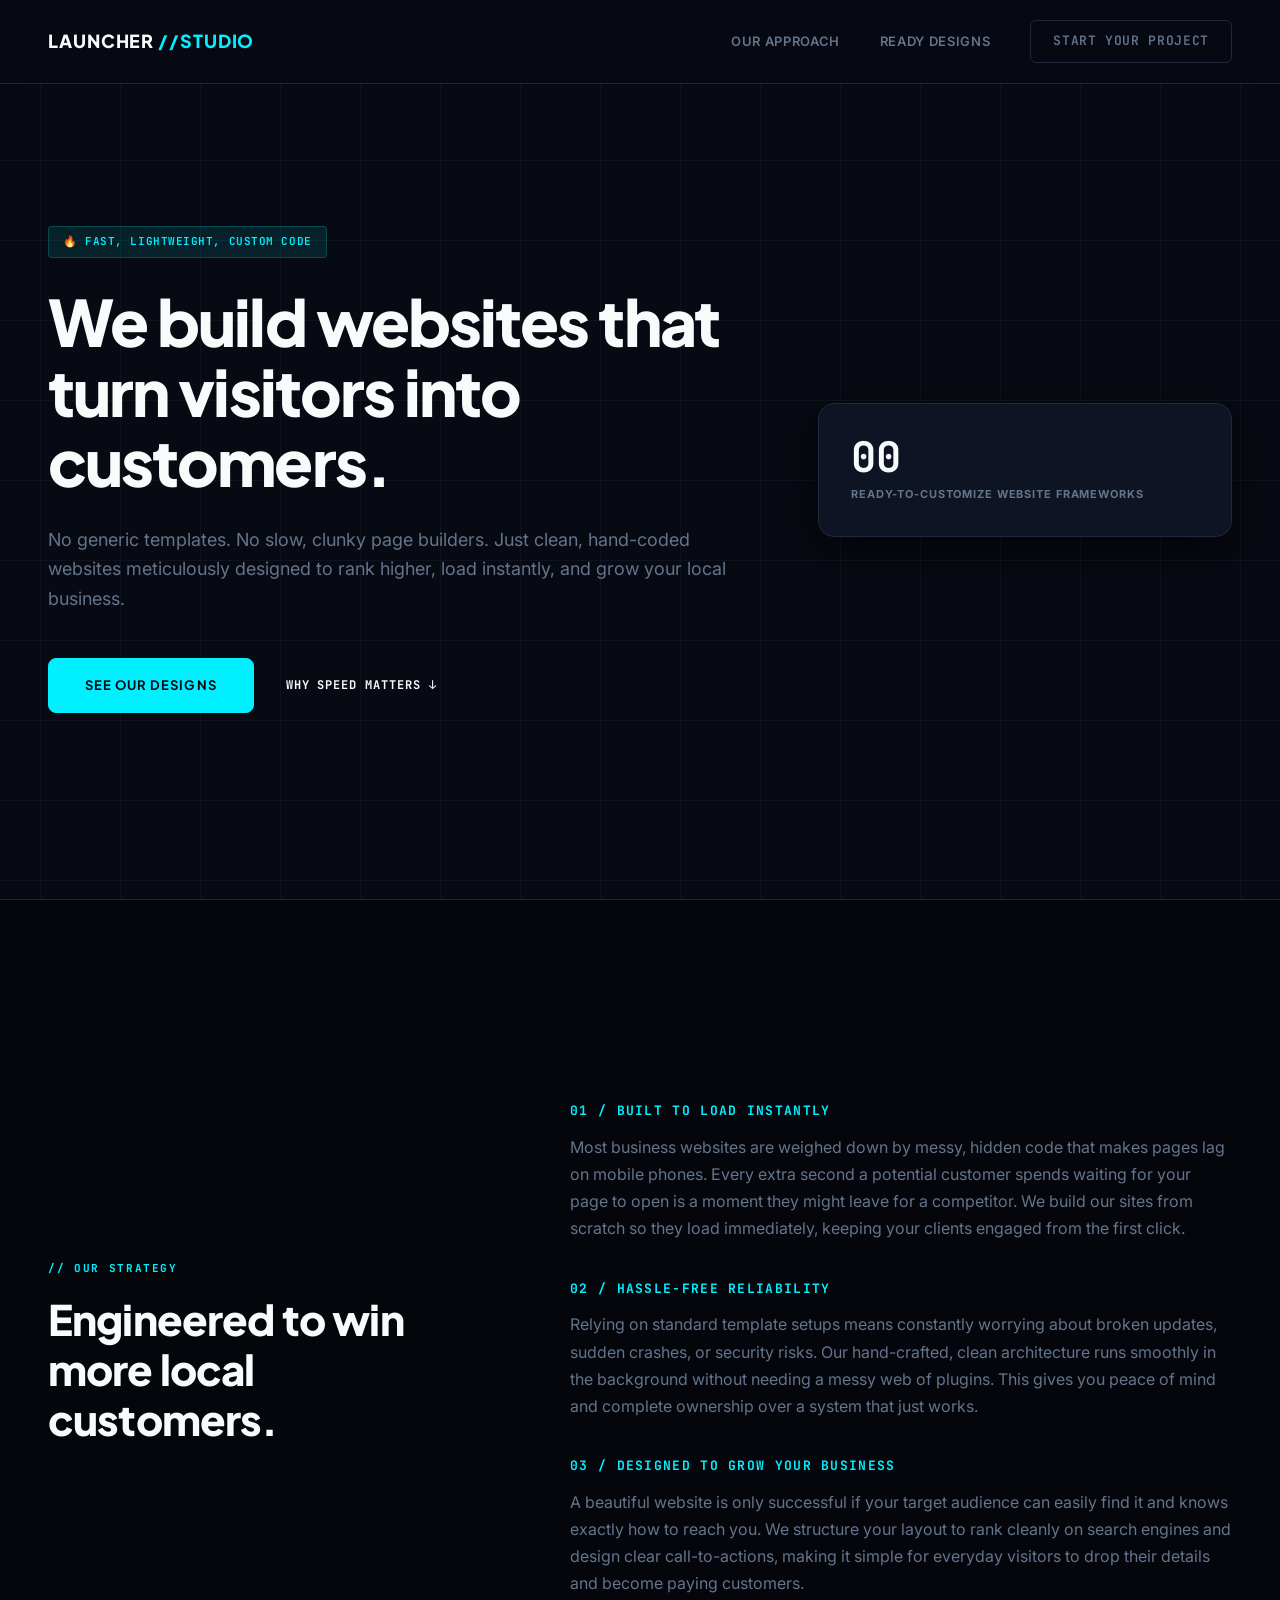
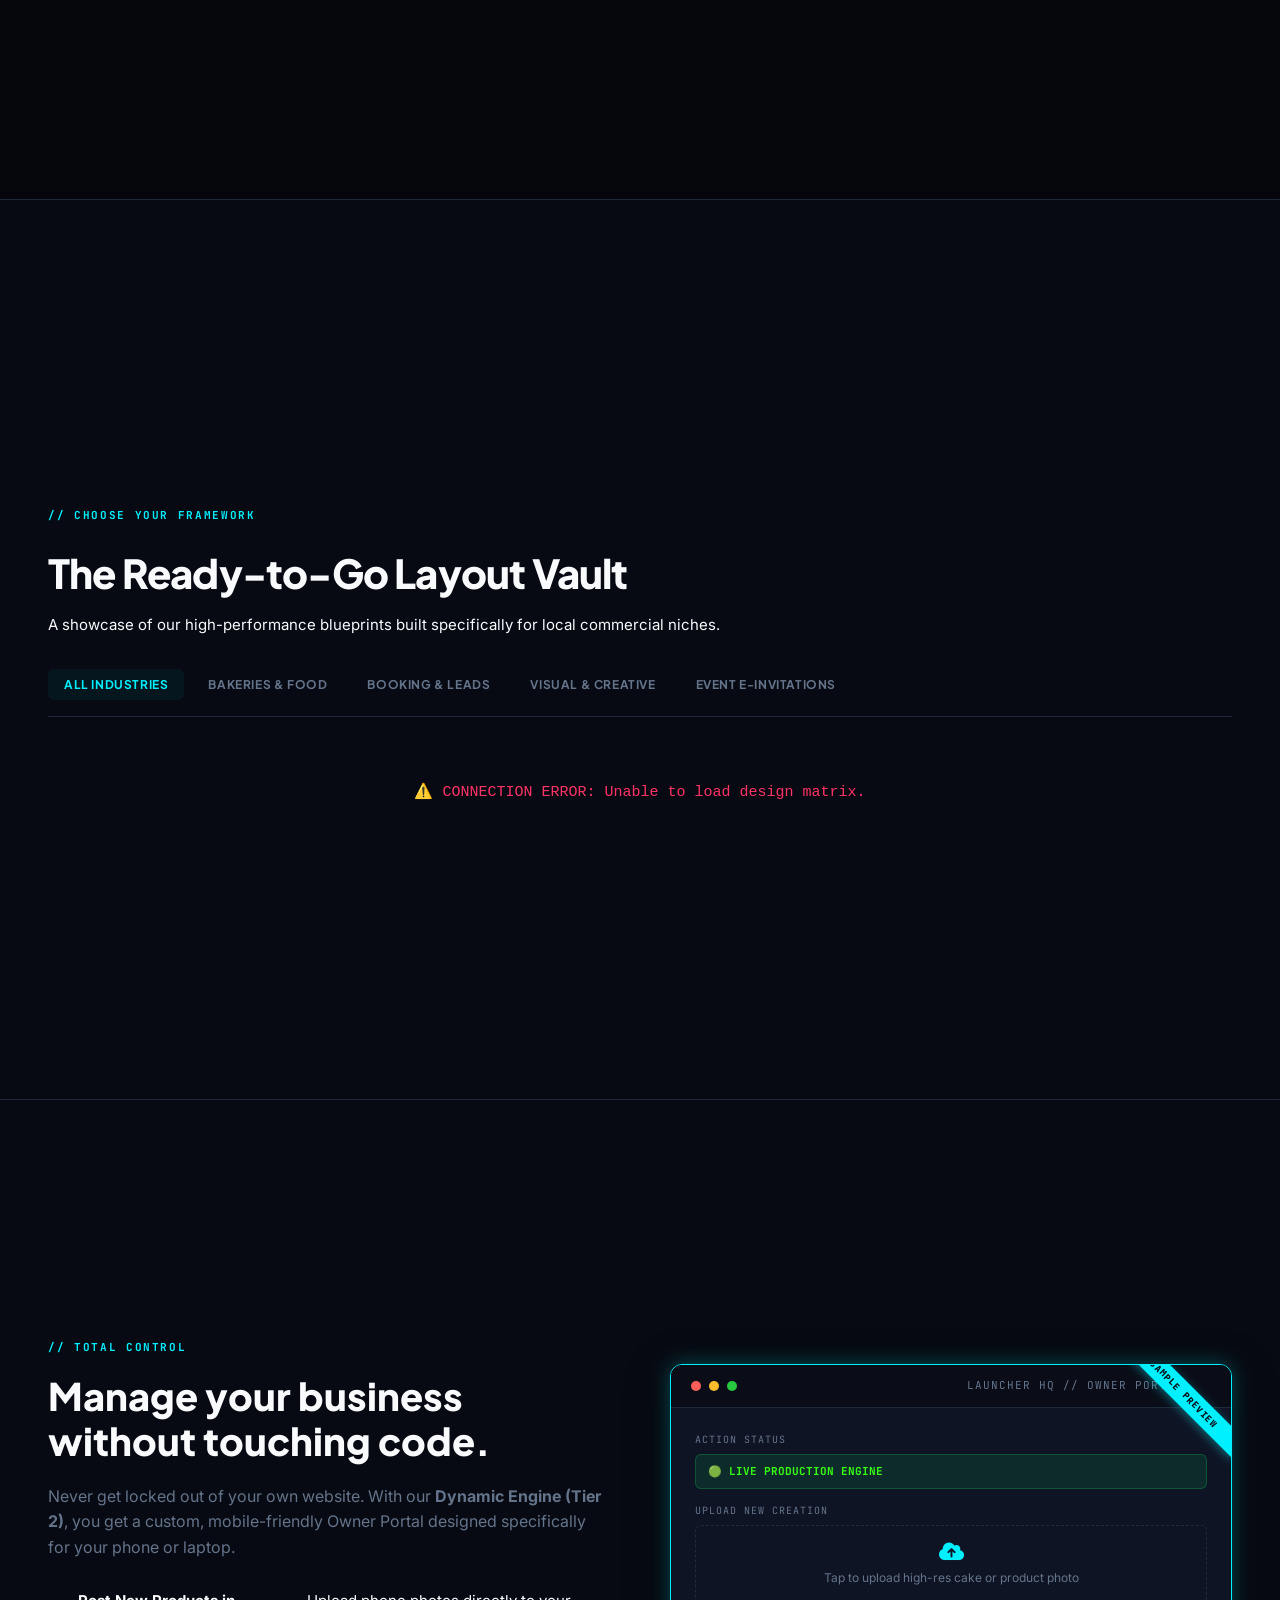
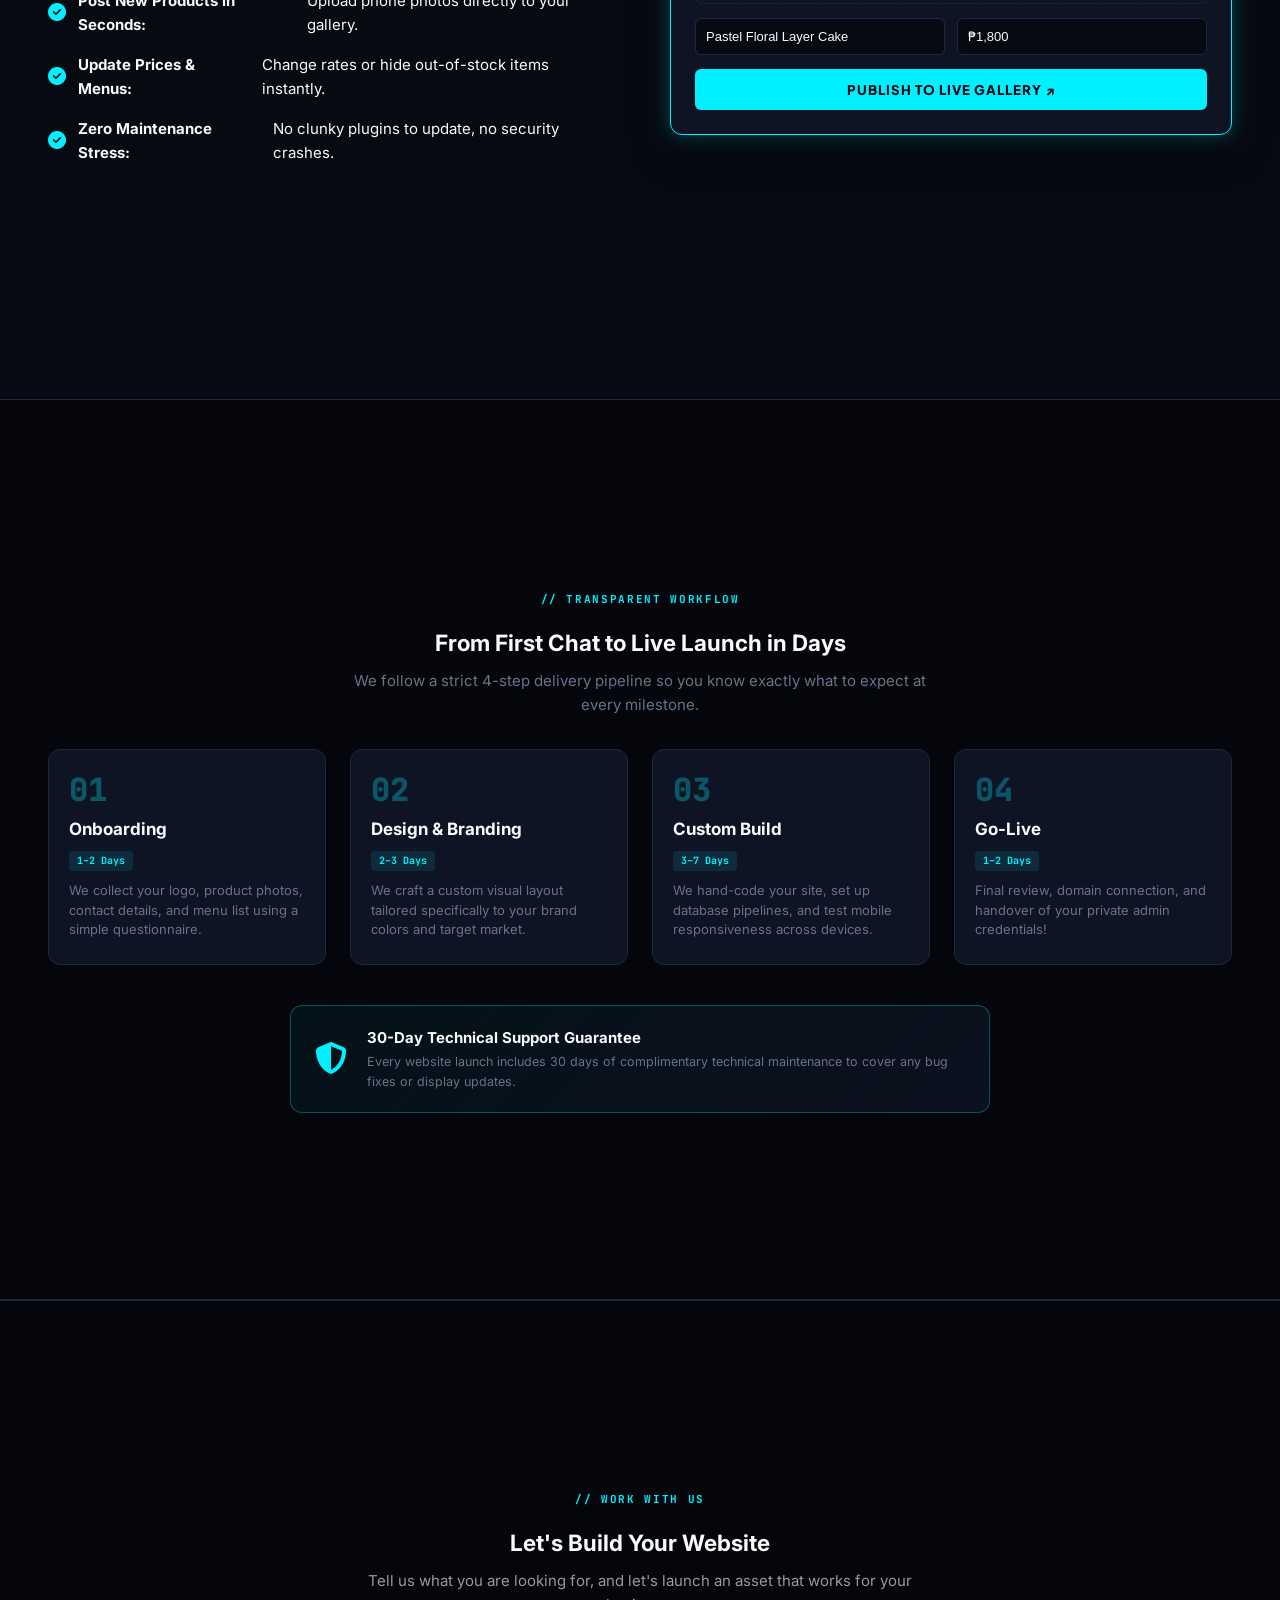
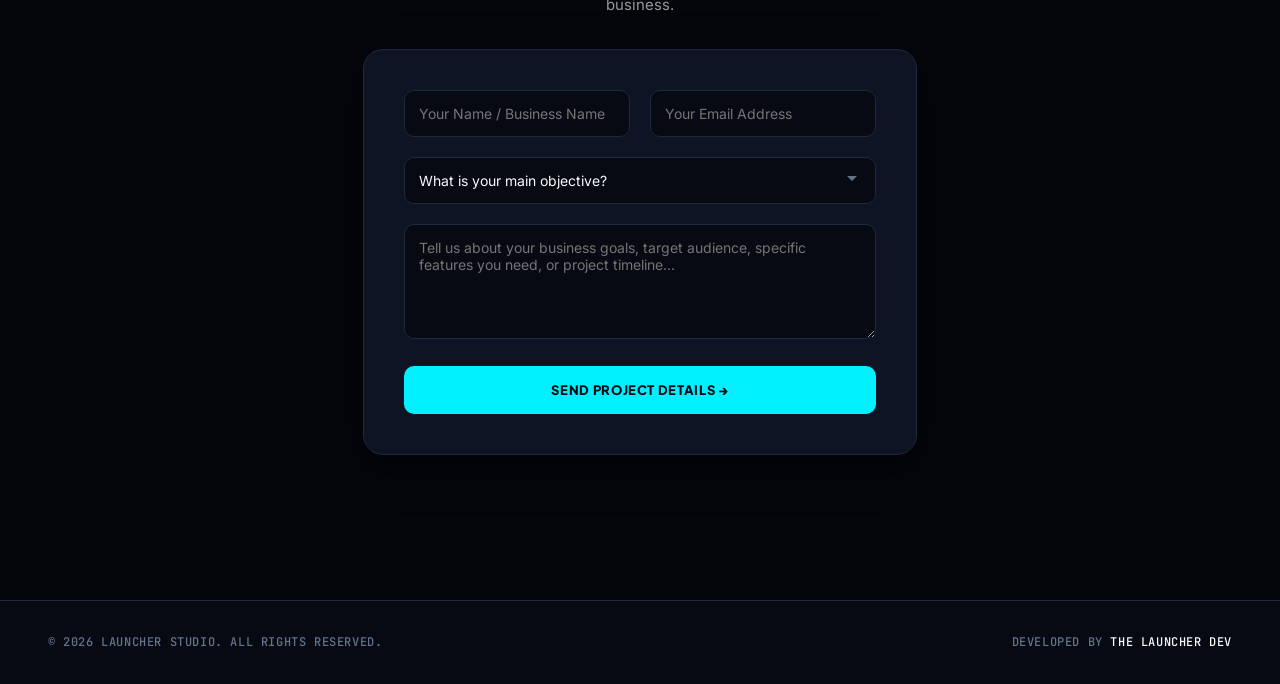
==== index.html @ 42aa4235 "design-update2" ====
<!DOCTYPE html>
<html lang="en">
<head>
    <meta charset="UTF-8">
    <meta name="viewport" content="width=device-width, initial-scale=1.0">
    <title>Launcher //Studio</title>
    <link rel="icon" type="image/svg+xml" href="/Files/LaunchpadFAV.svg">
    <link rel="stylesheet" href="styles.css">

    <!-- FontAwesome for loading spinners & icons -->
    <link rel="stylesheet" href="https://cdnjs.cloudflare.com/ajax/libs/font-awesome/6.4.0/css/all.min.css">

    <meta property="og:type" content="website">
    <meta property="og:url" content="https://launcher-studio.vercel.app">
    <meta property="og:title" content="LAUNCHER STUDIO // High-Performance Web Engine">
    <meta property="og:description" content="Fast, lightweight, hand-coded websites built to turn local visitors into customers. Zero page-builder bloat.">
    <meta property="og:image" content="https://launcher-studio.vercel.app/Files/og-preview.png">

    <meta name="twitter:card" content="summary_large_image">
    <meta name="twitter:url" content="https://launcher-studio.vercel.app">
    <meta name="twitter:title" content="LAUNCHER STUDIO // High-Performance Web Engine">
    <meta name="twitter:description" content="Fast, lightweight, hand-coded websites built to turn local visitors into customers. Zero page-builder bloat.">
    <meta name="twitter:image" content="https://launcher-studio.vercel.app/Files/og-preview.png">
</head>
<body>

    <header class="navbar">
        <div class="container nav-container">
            <a href="#" class="logo">LAUNCHER <span>//STUDIO</span></a>
            
            <button class="nav-toggle" aria-label="Toggle Menu" id="navToggle">
                <span class="bar"></span>
                <span class="bar"></span>
            </button>

            <nav class="nav-menu" id="navMenu">
                <a href="#mission">Our Approach</a>
                <a href="#work">Ready Designs</a>
                <a href="#contact" class="btn btn-nav-stark">Start Your Project</a>
            </nav>
        </div>
    </header>

    <main>
        <section class="hero-section">
            <div class="container hero-layout-grid">
                <div class="hero-text-block anim-slide-left">
                    <span class="hero-ticker">🔥 FAST, LIGHTWEIGHT, CUSTOM CODE</span>
                    <h1>We build websites that turn visitors into customers.</h1>
                    <p class="hero-lead">No generic templates. No slow, clunky page builders. Just clean, hand-coded websites meticulously designed to rank higher, load instantly, and grow your local business.</p>
                    <div class="hero-cta-group anim-fade-up delay-1">
                        <a href="#work" class="btn btn-stark-primary">See Our Designs</a>
                        <a href="#mission" class="btn btn-stark-link">Why Speed Matters ↓</a>
                    </div>
                </div>
                <div class="hero-stats-block anim-slide-right delay-2">
                    <div class="stat-box">
                        <div class="stat-num" id="templateCounter">
                            <i class="fas fa-spinner fa-spin" style="font-size: 0.8em; opacity: 0.6;"></i>
                        </div>
                        <div class="stat-label">Ready-to-Customize Website Frameworks</div>
                    </div>
                </div>
            </div>
        </section>

        <section id="mission" class="mission-section">
            <div class="container mission-grid">
                <div class="grid-left-sticky anim-slide-left">
                    <span class="section-indicator">// OUR STRATEGY</span>
                    <h2>Engineered to win more local customers.</h2>
                </div>
                <div class="grid-right-content anim-slide-right delay-1">
                    
                    <div class="philosophy-block">
                        <h4>01 / Built to Load Instantly</h4>
                        <p>
                            Most business websites are weighed down by messy, hidden code that makes pages lag on mobile phones. Every extra second a potential customer spends waiting for your page to open is a moment they might leave for a competitor. We build our sites from scratch so they load immediately, keeping your clients engaged from the first click.
                        </p>
                    </div>

                    <div class="philosophy-block">
                        <h4>02 / Hassle-Free Reliability</h4>
                        <p>
                            Relying on standard template setups means constantly worrying about broken updates, sudden crashes, or security risks. Our hand-crafted, clean architecture runs smoothly in the background without needing a messy web of plugins. This gives you peace of mind and complete ownership over a system that just works.
                        </p>
                    </div>

                    <div class="philosophy-block">
                        <h4>03 / Designed to Grow Your Business</h4>
                        <p>
                            A beautiful website is only successful if your target audience can easily find it and knows exactly how to reach you. We structure your layout to rank cleanly on search engines and design clear call-to-actions, making it simple for everyday visitors to drop their details and become paying customers.
                        </p>
                    </div>

                </div>
            </div>
        </section>

        <section id="work" class="work-section">
            <div class="container">
                <div class="work-section-header anim-slide-left">
                    <span class="section-indicator">// CHOOSE YOUR FRAMEWORK</span>
                    <h2>The Ready-to-Go Layout Vault</h2>
                    <p>A showcase of our high-performance blueprints built specifically for local commercial niches.</p>
                </div>

                <div class="filter-controls anim-fade-up delay-1">
                    <button class="filter-btn active" data-filter="all">All Industries</button>
                    <button class="filter-btn" data-filter="bakery">Bakeries & Food</button>
                    <button class="filter-btn" data-filter="conversion">Booking & Leads</button>
                    <button class="filter-btn" data-filter="visual">Visual & Creative</button>
                    <button class="filter-btn" data-filter="invite">Event E-Invitations</button>
                </div>

                <div class="work-matrix-grid anim-fade-up delay-2" id="projectMatrix">
                </div>
            </div>
        </section>

        <section id="portal-feature" class="portal-feature-section">
            <div class="container portal-grid">
                <div class="portal-text-block anim-slide-left">
                    <span class="section-indicator">// TOTAL CONTROL</span>
                    <h2>Manage your business without touching code.</h2>
                    <p class="portal-lead">
                        Never get locked out of your own website. With our <strong>Dynamic Engine (Tier 2)</strong>, you get a custom, mobile-friendly Owner Portal designed specifically for your phone or laptop.
                    </p>
                    <ul class="portal-benefits-list">
                        <li><i class="fas fa-check-circle"></i> <strong>Post New Products in Seconds:</strong> Upload phone photos directly to your gallery.</li>
                        <li><i class="fas fa-check-circle"></i> <strong>Update Prices & Menus:</strong> Change rates or hide out-of-stock items instantly.</li>
                        <li><i class="fas fa-check-circle"></i> <strong>Zero Maintenance Stress:</strong> No clunky plugins to update, no security crashes.</li>
                    </ul>
                </div>
                
                <div class="portal-preview-card anim-slide-right delay-1">
                    <div class="portal-sample-ribbon">SAMPLE PREVIEW</div>

                    <div class="portal-card-header">
                        <span class="dot red"></span>
                        <span class="dot yellow"></span>
                        <span class="dot green"></span>
                        <span class="console-title">LAUNCHER HQ // OWNER PORTAL</span>
                    </div>
                    <div class="portal-card-body">
                        <div class="mock-input-group">
                            <label>ACTION STATUS</label>
                            <div class="mock-badge">🟢 LIVE PRODUCTION ENGINE</div>
                        </div>
                        <div class="mock-input-group">
                            <label>UPLOAD NEW CREATION</label>
                            <div class="mock-upload-zone">
                                <i class="fas fa-cloud-upload-alt"></i>
                                <span>Tap to upload high-res cake or product photo</span>
                            </div>
                        </div>
                        <div class="mock-input-row">
                            <input type="text" value="Pastel Floral Layer Cake" readonly>
                            <input type="text" value="₱1,800" readonly>
                        </div>
                        <button class="mock-btn-publish" onclick="return false;">Publish to Live Gallery ↗</button>
                    </div>
                </div>
            </div>
        </section>

        <section id="process" class="process-section">
            <div class="container">
                <div class="text-center anim-slide-left" style="margin-bottom: 32px;">
                    <span class="section-indicator">// TRANSPARENT WORKFLOW</span>
                    <h2>From First Chat to Live Launch in Days</h2>
                    <p style="color: var(--text-muted); margin-top: 8px; max-width: 600px; margin-left: auto; margin-right: auto;">
                        We follow a strict 4-step delivery pipeline so you know exactly what to expect at every milestone.
                    </p>
                </div>

                <div class="pipeline-grid anim-fade-up delay-1">
                    <div class="pipeline-card">
                        <div class="step-num">01</div>
                        <h4>Onboarding</h4>
                        <span class="time-tag">1–2 Days</span>
                        <p>We collect your logo, product photos, contact details, and menu list using a simple questionnaire.</p>
                    </div>

                    <div class="pipeline-card">
                        <div class="step-num">02</div>
                        <h4>Design & Branding</h4>
                        <span class="time-tag">2–3 Days</span>
                        <p>We craft a custom visual layout tailored specifically to your brand colors and target market.</p>
                    </div>

                    <div class="pipeline-card">
                        <div class="step-num">03</div>
                        <h4>Custom Build</h4>
                        <span class="time-tag">3–7 Days</span>
                        <p>We hand-code your site, set up database pipelines, and test mobile responsiveness across devices.</p>
                    </div>

                    <div class="pipeline-card">
                        <div class="step-num">04</div>
                        <h4>Go-Live</h4>
                        <span class="time-tag">1–2 Days</span>
                        <p>Final review, domain connection, and handover of your private admin credentials!</p>
                    </div>
                </div>

                <div class="warranty-badge-container anim-fade-up delay-2">
                    <div class="warranty-badge">
                        <div class="warranty-icon"><i class="fas fa-shield-alt"></i></div>
                        <div class="warranty-text">
                            <h4>30-Day Technical Support Guarantee</h4>
                            <p>Every website launch includes 30 days of complimentary technical maintenance to cover any bug fixes or display updates.</p>
                        </div>
                    </div>
                </div>
            </div>
        </section>

        <section id="contact" class="contact-section">
            <div class="container contact-max-width">
                <div class="text-center anim-slide-left" style="margin-bottom: 32px;">
                    <span class="section-indicator">// WORK WITH US</span>
                    <h2>Let's Build Your Website</h2>
                    <p style="color: #999999; margin-top: 8px;">Tell us what you are looking for, and let's launch an asset that works for your business.</p>
                </div>

                <form id="agencyForm" class="agency-intake-form anim-fade-up delay-1">
                    <div class="stark-input-row">
                        <input type="text" id="bizName" placeholder="Your Name / Business Name" required>
                        <input type="email" id="bizEmail" placeholder="Your Email Address" required>
                    </div>
                    <div class="stark-input-group">
                        <select id="bizGoal" required>
                            <option value="" disabled selected>What is your main objective?</option>
                            <option value="custom">Launch a Pre-Built Vault Framework</option>
                            <option value="fullstack">Build a Custom Full-Stack Data App</option>
                            <option value="consult">Book an Optimization Strategy Call</option>
                        </select>
                    </div>
                    <div class="stark-input-group">
                        <textarea id="bizBrief" rows="5" placeholder="Tell us about your business goals, target audience, specific features you need, or project timeline..."></textarea>
                    </div>
                    <button type="submit" class="btn btn-stark-submit">Send Project Details →</button>
                </form>
            </div>
        </section>
    </main>

    <footer class="site-footer">
        <div class="container footer-grid">
            <p>&copy; 2026 LAUNCHER STUDIO. All Rights Reserved.</p>
            <p class="attribution">Developed by <a href="mailto:the.launchpaddev@gmail.com">The launcher Dev</a></p>
        </div>
    </footer>

    <script src="config.js"></script>
    <script src="script.js"></script>
</body>
</html>
---- styles.css ----
/* ==========================================================================
   1. PREMIUM STUDIO TOKENS & RESET (Cyber-Industrial Layered Theme)
   ========================================================================== */
@import url('https://fonts.googleapis.com/css2?family=Inter:wght@400;500;600;700&family=Plus+Jakarta+Sans:wght@700;800&family=JetBrains+Mono:wght@500;700&display=swap');

:root {
    /* Layered Slate Canvas Engine */
    --bg-obsidian: #070A12;         /* Deep, clean space background */
    --bg-panel: #0F1424;            /* Elevated surface for cards, forms, and modules */
    --border-slate: #1E293B;        /* Tactical crisp section separators */
    --border-glow: rgba(0, 240, 255, 0.2);
    
    /* Typography Palette */
    --text-primary: #F8FAFC;        /* High-contrast crisp silver white */
    --text-muted: #64748B;          /* Industrial secondary text gray */
    
    /* Ignition Accents */
    --neon-cyan: #00F0FF;           /* Core interactive system trigger */
    --neon-volt: #39FF14;           /* Successful state tracking green */
    --cyan-glow: 0px 0px 20px rgba(0, 240, 255, 0.3);
    --panel-shadow: 0 12px 40px rgba(0, 0, 0, 0.6);
    
    /* Fonts & System Metrics */
    --font-mono: 'JetBrains Mono', 'Fira Code', monospace;
    --font-sans: 'Inter', -apple-system, sans-serif;
    --font-heading: 'Plus Jakarta Sans', sans-serif;
    --matrix-transition: all 0.35s cubic-bezier(0.4, 0, 0.2, 1);
    --container-max-width: 1340px;
}

*, *::before, *::after {
    box-sizing: border-box;
    margin: 0;
    padding: 0;
}

/* ⚡ CONTINUOUS PROXIMITY SCROLL SNAP ENGINE */
html {
    scroll-behavior: smooth;
    scroll-snap-type: y proximity;
    -webkit-text-size-adjust: 100%;
}

body {
    font-family: var(--font-sans);
    font-size: 15px;
    line-height: 1.6;
    color: var(--text-primary);
    background-color: var(--bg-obsidian);
    overflow-x: hidden;
}

/* ==========================================================================
   2. REUSABLE INFRASTRUCTURE UTILITIES & DIRECTIONAL SCROLL ANIMATIONS
   ========================================================================== */
.container {
    width: 100%;
    max-width: var(--container-max-width);
    margin: 0 auto;
    padding: 0 48px;
}
@media (max-width: 768px) {
    .container { padding: 0 24px; }
}

.text-center { text-align: center; }

.section-indicator {
    display: inline-block;
    font-family: var(--font-mono);
    font-size: 11px;
    font-weight: 700;
    color: var(--neon-cyan);
    letter-spacing: 0.15em;
    margin-bottom: 16px;
    text-transform: uppercase;
}

/* Stark Premium Interface Buttons */
.btn {
    display: inline-flex;
    align-items: center;
    justify-content: center;
    font-family: var(--font-heading);
    font-size: 13px;
    font-weight: 700;
    text-transform: uppercase;
    letter-spacing: 0.08em;
    text-decoration: none;
    border-radius: 8px; 
    transition: var(--matrix-transition);
    cursor: pointer;
    border: none;
}

.btn-stark-primary {
    background-color: var(--neon-cyan);
    color: var(--bg-obsidian);
    padding: 16px 36px;
    border: 1px solid var(--neon-cyan);
}
.btn-stark-primary:hover {
    background-color: transparent;
    color: var(--neon-cyan);
    box-shadow: var(--cyan-glow);
    transform: translateY(-2px);
}

.btn-stark-link {
    background: transparent;
    color: var(--text-primary);
    padding: 16px 0;
    font-family: var(--font-mono);
    font-size: 12px;
}
.btn-stark-link:hover {
    color: var(--neon-cyan);
    padding-left: 8px;
}

/* ⚡ EDITORIAL DIRECTIONAL ANIMATION CLASSES */

/* 1. SLIDE IN FROM LEFT TO RIGHT (Text Headers, Indicators) */
.anim-slide-left {
    opacity: 0;
    transform: translateX(-60px);
    transition: opacity 0.9s cubic-bezier(0.16, 1, 0.3, 1), 
                transform 0.9s cubic-bezier(0.16, 1, 0.3, 1);
    will-change: opacity, transform;
}

/* 2. SLIDE IN FROM RIGHT TO LEFT (Cards, Mockups, Panels) */
.anim-slide-right {
    opacity: 0;
    transform: translateX(60px);
    transition: opacity 0.9s cubic-bezier(0.16, 1, 0.3, 1), 
                transform 0.9s cubic-bezier(0.16, 1, 0.3, 1);
    will-change: opacity, transform;
}

/* 3. SOFT VERTICAL FADE UP (Subtext, CTAs, Grid Cards) */
.anim-fade-up {
    opacity: 0;
    transform: translateY(40px);
    transition: opacity 0.9s cubic-bezier(0.16, 1, 0.3, 1), 
                transform 0.9s cubic-bezier(0.16, 1, 0.3, 1);
    will-change: opacity, transform;
}

/* Trigger classes added dynamically by JS IntersectionObserver */
.anim-slide-left.is-revealed,
.anim-slide-right.is-revealed,
.anim-fade-up.is-revealed {
    opacity: 1;
    transform: translate(0, 0);
}

/* Optional Stagger Delay Helpers */
.delay-1 { transition-delay: 0.15s; }
.delay-2 { transition-delay: 0.3s; }
.delay-3 { transition-delay: 0.45s; }

/* ==========================================================================
   3. STRUCTURAL FIXATION NAVIGATION LAYER
   ========================================================================== */
.navbar {
    position: fixed;
    top: 0;
    left: 0;
    width: 100%;
    background-color: rgba(7, 10, 18, 0.85);
    backdrop-filter: blur(12px);
    -webkit-backdrop-filter: blur(12px);
    border-bottom: 1px solid var(--border-slate);
    z-index: 1000;
    height: 84px;
    transition: var(--matrix-transition);
}

.nav-toggle {
    display: none !important;
}

.nav-container {
    display: flex;
    justify-content: space-between;
    align-items: center;
    height: 100%;
}

.logo {
    font-family: var(--font-heading);
    font-size: 18px;
    font-weight: 800;
    color: var(--text-primary);
    text-decoration: none;
    letter-spacing: 0.05em;
}

.logo span {
    color: var(--neon-cyan);
}

.nav-menu {
    display: flex;
    align-items: center;
    gap: 40px;
}

.nav-menu a {
    color: var(--text-muted);
    text-decoration: none;
    font-weight: 600;
    font-size: 13px;
    text-transform: uppercase;
    letter-spacing: 0.05em;
    transition: var(--matrix-transition);
}

.nav-menu a:hover {
    color: var(--neon-cyan);
}

.btn-nav-stark {
    background: transparent;
    border: 1px solid var(--border-slate);
    color: var(--text-primary);
    padding: 10px 22px;
    font-size: 11px;
    font-family: var(--font-mono);
    border-radius: 6px;
}
.btn-nav-stark:hover {
    border-color: var(--neon-cyan);
    color: var(--neon-cyan);
    box-shadow: var(--cyan-glow);
}

/* ==========================================================================
   4. FULL-VIEWPORT SECTIONS (100vh Layouts)
   ========================================================================== */

/* 1. HERO SECTION */
.hero-section {
    min-height: 100vh;
    scroll-snap-align: center;
    display: flex;
    align-items: center;
    padding: 100px 0 60px 0;
    border-bottom: 1px solid var(--border-slate);
    background-image: linear-gradient(rgba(30, 41, 59, 0.3) 1px, transparent 1px), 
                      linear-gradient(90deg, rgba(30, 41, 59, 0.3) 1px, transparent 1px);
    background-size: 80px 80px;
    background-position: center top;
}

.hero-layout-grid {
    display: grid;
    grid-template-columns: 1.25fr 0.75fr;
    gap: 80px;
    align-items: center;
    width: 100%;
}

.hero-ticker {
    display: inline-block;
    font-family: var(--font-mono);
    font-size: 11px;
    font-weight: 600;
    background-color: rgba(0, 240, 255, 0.1);
    color: var(--neon-cyan);
    border: 1px solid rgba(0, 240, 255, 0.2);
    padding: 6px 14px;
    margin-bottom: 28px;
    border-radius: 4px;
    letter-spacing: 0.05em;
}

.hero-text-block h1 {
    font-family: var(--font-heading);
    font-size: 64px;
    font-weight: 800;
    line-height: 1.1;
    letter-spacing: -0.03em;
    margin-bottom: 28px;
    color: var(--text-primary);
}

.hero-lead {
    font-size: 18px;
    line-height: 1.65;
    color: var(--text-muted);
    margin-bottom: 44px;
    max-width: 680px;
}

.hero-cta-group {
    display: flex;
    align-items: center;
    gap: 32px;
}

.hero-stats-block {
    display: flex;
    flex-direction: column;
    gap: 28px;
}

.stat-box {
    border: 1px solid var(--border-slate);
    background-color: var(--bg-panel);
    padding: 32px;
    border-radius: 16px;
    box-shadow: var(--panel-shadow);
    transition: var(--matrix-transition);
}
.stat-box:hover {
    border-color: rgba(0, 240, 255, 0.3);
    transform: translateX(4px);
}

.stat-num {
    font-family: var(--font-mono);
    font-size: 42px;
    font-weight: 700;
    line-height: 1;
    margin-bottom: 8px;
    color: var(--text-primary);
}

.stat-label {
    font-size: 11px;
    font-weight: 700;
    text-transform: uppercase;
    color: var(--text-muted);
    letter-spacing: 0.08em;
}

/* 2. MISSION SECTION */
.mission-section {
    min-height: 100vh;
    scroll-snap-align: center;
    display: flex;
    align-items: center;
    padding: 100px 0;
    background-color: #04060C;
    border-bottom: 1px solid var(--border-slate);
}

.mission-grid {
    display: grid;
    grid-template-columns: 0.8fr 1.2fr;
    gap: 80px;
    align-items: center;
    width: 100%;
}

.grid-left-sticky h2 {
    font-family: var(--font-heading);
    font-size: 42px;
    font-weight: 800;
    line-height: 1.2;
    letter-spacing: -0.02em;
    color: var(--text-primary);
}

.philosophy-block {
    margin-bottom: 36px;
}
.philosophy-block:last-child { margin-bottom: 0; }

.philosophy-block h4 {
    font-family: var(--font-mono);
    font-size: 13px;
    text-transform: uppercase;
    letter-spacing: 0.1em;
    margin-bottom: 12px;
    color: var(--neon-cyan);
}

.philosophy-block p {
    font-size: 16px;
    line-height: 1.7;
    color: var(--text-muted);
}

/* 3. READY DESIGNS MATRIX SECTION */
.work-section {
    min-height: 100vh;
    scroll-snap-align: center;
    display: flex;
    align-items: center;
    padding: 100px 0 60px 0;
    border-bottom: 1px solid var(--border-slate);
}

.work-section-header {
    margin-bottom: 32px;
}

.work-section-header h2 {
    font-family: var(--font-heading);
    font-size: 40px;
    font-weight: 800;
    margin-bottom: 8px;
    letter-spacing: -0.02em;
}

.filter-controls {
    display: flex;
    flex-wrap: wrap;
    gap: 8px;
    margin-bottom: 32px;
    border-bottom: 1px solid var(--border-slate);
    padding-bottom: 16px;
}

.filter-btn {
    background: transparent;
    border: none;
    font-family: var(--font-heading);
    font-size: 12px;
    font-weight: 700;
    text-transform: uppercase;
    letter-spacing: 0.05em;
    color: var(--text-muted);
    cursor: pointer;
    padding: 8px 16px;
    border-radius: 6px;
    transition: var(--matrix-transition);
}

.filter-btn.active, .filter-btn:hover {
    color: var(--neon-cyan);
    background-color: rgba(0, 240, 255, 0.05);
}

.work-matrix-grid {
    display: grid;
    grid-template-columns: repeat(auto-fill, minmax(280px, 320px));
    justify-content: center;
    gap: 20px;
    width: 100%;
    margin: 0 auto;
}

.matrix-item {
    background-color: var(--bg-panel);
    border: 1px solid var(--border-slate);
    border-radius: 12px;
    display: flex;
    flex-direction: column;
    justify-content: space-between;
    overflow: hidden;
    box-shadow: var(--panel-shadow);
    transition: var(--matrix-transition);
    height: 100%;
}

.matrix-item:hover {
    transform: translateY(-8px);
    border-color: var(--neon-cyan);
    box-shadow: var(--cyan-glow), var(--panel-shadow);
}

.image-viewport {
    width: 100%;
    height: 140px;
    background: linear-gradient(135deg, #0A0F1D 0%, #1A233D 100%);
    border-bottom: 1px solid var(--border-slate);
    position: relative;
    overflow: hidden;
    display: flex;
    align-items: center;
    justify-content: center;
}

.image-viewport.fallback-mesh,
.image-viewport:not(:has(img)), 
.image-viewport:has(img[src=""]), 
.image-viewport:has(img:not([src])) {
    background: radial-gradient(circle at 80% 20%, rgba(0, 240, 255, 0.15) 0%, transparent 60%),
                linear-gradient(135deg, #070A12 0%, #131A2E 100%) !important;
}

.image-viewport img {
    width: 100%;
    height: 100%;
    object-fit: cover;
    transition: var(--matrix-transition);
}

.matrix-item:hover .image-viewport img {
    transform: scale(1.04);
}

.mesh-banner-text {
    font-family: var(--font-mono);
    font-size: 11px;
    font-weight: 700;
    color: var(--neon-cyan);
    letter-spacing: 0.15em;
    text-transform: uppercase;
    opacity: 0.8;
    position: absolute;
    z-index: 2;
}

.item-data-pane {
    padding: 16px;
    display: flex;
    flex-direction: column;
    gap: 6px;
    flex-grow: 1;
}

.item-tag {
    font-family: var(--font-mono);
    font-size: 10px;
    font-weight: 700;
    text-transform: uppercase;
    color: var(--neon-cyan);
    letter-spacing: 0.08em;
}

.item-data-pane h3 {
    font-family: var(--font-heading);
    font-size: 16px; 
    font-weight: 700;
    color: var(--text-primary);
    line-height: 1.2;
}

.item-data-pane p {
    font-size: 12.5px;
    color: var(--text-muted);
    line-height: 1.4;
}

.item-action-pane {
    padding: 0 16px 16px 16px;
}

.matrix-btn-blueprint {
    display: inline-flex;
    align-items: center;
    justify-content: center;
    width: 100%;
    padding: 10px;
    background-color: transparent;
    border: 1px solid var(--border-slate);
    color: var(--text-primary) !important;
    font-family: var(--font-heading);
    font-size: 11px;
    font-weight: 700;
    text-transform: uppercase;
    text-decoration: none;
    letter-spacing: 0.08em;
    border-radius: 8px;
    transition: var(--matrix-transition);
}

.matrix-btn-blueprint:hover {
    background-color: var(--neon-cyan);
    border-color: var(--neon-cyan);
    color: var(--bg-obsidian) !important;
    box-shadow: var(--cyan-glow);
}

.matrix-fallback-tag {
    display: block;
    text-align: center;
    font-family: var(--font-mono);
    font-size: 11px;
    color: var(--text-muted);
    font-style: italic;
    padding: 10px;
    border: 1px dashed var(--border-slate);
    border-radius: 8px;
}

/* 4. OWNER PORTAL FEATURE SECTION */
.portal-feature-section {
    min-height: 100vh;
    scroll-snap-align: center;
    display: flex;
    align-items: center;
    padding: 100px 0;
    background-color: var(--bg-obsidian);
    border-bottom: 1px solid var(--border-slate);
}

.portal-grid {
    display: grid;
    grid-template-columns: 1fr 1fr;
    gap: 60px;
    align-items: center;
    width: 100%;
}

.portal-text-block h2 {
    font-family: var(--font-heading);
    font-size: 38px;
    font-weight: 800;
    line-height: 1.2;
    margin-bottom: 20px;
}

.portal-lead {
    font-size: 16px;
    color: var(--text-muted);
    margin-bottom: 28px;
}

.portal-benefits-list {
    list-style: none;
    display: flex;
    flex-direction: column;
    gap: 16px;
}

.portal-benefits-list li {
    display: flex;
    align-items: center;
    gap: 12px;
    font-size: 15px;
    color: var(--text-primary);
}

.portal-benefits-list i {
    color: var(--neon-cyan);
    font-size: 18px;
}

/* Mock Dashboard Preview Card */
.portal-preview-card {
    background: var(--bg-panel);
    border: 1px solid var(--neon-cyan);
    border-radius: 12px;
    box-shadow: var(--cyan-glow), var(--panel-shadow);
    overflow: hidden;
    position: relative;
}

.portal-sample-ribbon {
    position: absolute;
    top: 18px;
    right: -32px;
    transform: rotate(45deg);
    background: var(--neon-cyan);
    color: var(--bg-obsidian);
    font-family: var(--font-mono);
    font-size: 9px;
    font-weight: 800;
    letter-spacing: 1.5px;
    padding: 4px 34px;
    box-shadow: 0 2px 10px rgba(0, 240, 255, 0.4);
    z-index: 10;
    text-transform: uppercase;
    pointer-events: none;
}

.portal-card-header {
    background: #0A0D18;
    padding: 12px 20px;
    border-bottom: 1px solid var(--border-slate);
    display: flex;
    align-items: center;
    gap: 8px;
}

.portal-card-header .dot {
    width: 10px;
    height: 10px;
    border-radius: 50%;
}
.dot.red { background: #ff5f56; }
.dot.yellow { background: #ffbd2e; }
.dot.green { background: #27c93f; }

.console-title {
    font-family: var(--font-mono);
    font-size: 11px;
    color: var(--text-muted);
    margin-left: auto;
    letter-spacing: 1px;
    padding-right: 28px;
}

.portal-card-body {
    padding: 24px;
    display: flex;
    flex-direction: column;
    gap: 14px;
}

.mock-input-group label {
    font-family: var(--font-mono);
    font-size: 10px;
    color: var(--text-muted);
    letter-spacing: 1px;
    display: block;
    margin-bottom: 6px;
}

.mock-badge {
    background: rgba(0, 255, 102, 0.1);
    color: var(--neon-volt);
    border: 1px solid rgba(0, 255, 102, 0.2);
    padding: 8px 12px;
    border-radius: 6px;
    font-family: var(--font-mono);
    font-size: 11px;
    font-weight: 700;
}

.mock-upload-zone {
    border: 1px dashed var(--border-slate);
    padding: 16px;
    text-align: center;
    border-radius: 6px;
    color: var(--text-muted);
    font-size: 12px;
    display: flex;
    flex-direction: column;
    gap: 6px;
    cursor: pointer;
}

.mock-upload-zone i {
    font-size: 20px;
    color: var(--neon-cyan);
}

.mock-input-row {
    display: flex;
    gap: 12px;
}

.mock-input-row input {
    width: 100%;
    background: var(--bg-obsidian);
    border: 1px solid var(--border-slate);
    padding: 10px;
    color: var(--text-primary);
    border-radius: 6px;
    font-size: 13px;
}

.mock-btn-publish {
    background: var(--neon-cyan);
    color: var(--bg-obsidian);
    border: none;
    padding: 12px;
    font-family: var(--font-heading);
    font-weight: 800;
    border-radius: 6px;
    cursor: pointer;
    text-transform: uppercase;
    letter-spacing: 1px;
}

/* 5. PROCESS PIPELINE SECTION */
.process-section {
    min-height: 100vh;
    scroll-snap-align: center;
    display: flex;
    align-items: center;
    padding: 100px 0;
    background-color: #04060C;
    border-bottom: 1px solid var(--border-slate);
}

.pipeline-grid {
    display: grid;
    grid-template-columns: repeat(auto-fit, minmax(220px, 1fr));
    gap: 24px;
    margin-bottom: 40px;
}

.pipeline-card {
    background: var(--bg-panel);
    border: 1px solid var(--border-slate);
    padding: 24px 20px;
    border-radius: 12px;
    position: relative;
}

.step-num {
    font-family: var(--font-mono);
    font-size: 32px;
    font-weight: 800;
    color: var(--neon-cyan);
    opacity: 0.3;
    line-height: 1;
    margin-bottom: 10px;
}

.pipeline-card h4 {
    font-size: 17px;
    font-weight: 700;
    margin-bottom: 4px;
}

.time-tag {
    display: inline-block;
    font-family: var(--font-mono);
    font-size: 10px;
    background: rgba(0, 240, 255, 0.1);
    color: var(--neon-cyan);
    padding: 2px 8px;
    border-radius: 4px;
    margin-bottom: 10px;
    font-weight: 700;
}

.pipeline-card p {
    font-size: 13px;
    color: var(--text-muted);
    line-height: 1.5;
}

.warranty-badge-container {
    max-width: 700px;
    margin: 0 auto;
}

.warranty-badge {
    background: linear-gradient(135deg, rgba(0, 240, 255, 0.05) 0%, rgba(15, 20, 36, 0.8) 100%);
    border: 1px solid rgba(0, 240, 255, 0.3);
    padding: 20px 24px;
    border-radius: 12px;
    display: flex;
    align-items: center;
    gap: 20px;
}

.warranty-icon {
    font-size: 32px;
    color: var(--neon-cyan);
}

.warranty-text h4 {
    font-size: 15px;
    margin-bottom: 2px;
    color: var(--text-primary);
}

.warranty-text p {
    font-size: 12.5px;
    color: var(--text-muted);
}

/* 6. CONTACT SECTION */
.contact-section {
    min-height: 100vh;
    scroll-snap-align: center;
    display: flex;
    align-items: center;
    padding: 100px 0 60px 0;
    background-color: #04060C;
    border-top: 1px solid var(--border-slate);
}

.contact-max-width {
    max-width: 650px;
    margin: 0 auto;
    width: 100%;
}

.agency-intake-form {
    margin-top: 32px;
    background-color: var(--bg-panel);
    border: 1px solid var(--border-slate);
    padding: 40px;
    border-radius: 20px;
    box-shadow: var(--panel-shadow);
}

.stark-input-row {
    display: flex;
    gap: 20px;
    margin-bottom: 20px;
}

@media (max-width: 580px) {
    .stark-input-row { flex-direction: column; gap: 20px; }
}

.stark-input-group {
    margin-bottom: 20px;
    width: 100%;
}

.stark-input-group label {
    display: block;
    font-family: var(--font-mono);
    font-size: 11px;
    text-transform: uppercase;
    letter-spacing: 0.05em;
    margin-bottom: 8px;
    color: var(--text-muted);
}

.stark-input-row input, 
.stark-input-group select, 
.stark-input-group textarea {
    width: 100%;
    padding: 14px;
    font-family: var(--font-sans);
    font-size: 14px;
    background-color: var(--bg-obsidian);
    border: 1px solid var(--border-slate);
    color: var(--text-primary);
    border-radius: 10px;
    transition: var(--matrix-transition);
}

.stark-input-row input:focus, 
.stark-input-group select:focus, 
.stark-input-group textarea:focus {
    outline: none;
    border-color: var(--neon-cyan);
    box-shadow: 0 0 12px rgba(0, 240, 255, 0.15);
}

.stark-input-group select {
    appearance: none;
    background-image: url("data:image/svg+xml;utf8,<svg xmlns='http://www.w3.org/2000/svg' width='10' height='10' fill='%2364748B'><polygon points='0,0 10,0 5,5'/></svg>");
    background-repeat: no-repeat;
    background-position: right 18px center;
}

.btn-stark-submit {
    width: 100%;
    background-color: var(--neon-cyan);
    color: var(--bg-obsidian);
    padding: 16px;
    font-family: var(--font-heading);
    font-weight: 800;
    text-transform: uppercase;
    letter-spacing: 0.05em;
    border-radius: 10px;
    cursor: pointer;
    transition: var(--matrix-transition);
}
.btn-stark-submit:hover {
    background-color: var(--text-primary);
    color: var(--bg-obsidian);
    box-shadow: 0 0 25px rgba(255, 255, 255, 0.2);
    transform: translateY(-2px);
}

/* ==========================================================================
   5. STUDIO FOOTER SYSTEM & MOBILE OVERRIDES
   ========================================================================== */
.site-footer {
    scroll-snap-align: end;
    background-color: var(--bg-obsidian);
    color: var(--text-muted);
    padding: 32px 0;
    font-size: 12px;
    font-family: var(--font-mono);
    font-weight: 500;
    text-transform: uppercase;
    letter-spacing: 0.05em;
    border-top: 1px solid var(--border-slate);
}

.footer-grid {
    display: flex;
    justify-content: space-between;
    align-items: center;
}

.attribution a {
    color: var(--text-primary);
    text-decoration: none;
    transition: var(--matrix-transition);
}
.attribution a:hover {
    color: var(--neon-cyan);
}

@media (max-width: 992px) {
    .hero-layout-grid, .mission-grid {
        grid-template-columns: 1fr;
        gap: 40px;
    }
    .hero-stats-block { flex-direction: row; flex-wrap: wrap; }
    .stat-box { flex: 1 1 200px; }
}

@media (max-width: 768px) {
    html {
        scroll-snap-type: none;
    }

    .hero-section, 
    .mission-section, 
    .work-section, 
    .portal-feature-section, 
    .process-section, 
    .contact-section {
        min-height: auto;
        padding: 90px 0 60px 0;
    }

    .hero-text-block h1 { font-size: 42px; }
    .footer-grid { flex-direction: column; gap: 20px; text-align: center; }
    .agency-intake-form { padding: 24px; border-radius: 16px; }

    .navbar {
        height: 70px;
    }

    .nav-container {
        position: relative;
        width: 100%;
        display: flex;
        justify-content: space-between;
        align-items: center;
    }

    .nav-toggle {
        display: flex !important;
        flex-direction: column;
        justify-content: space-between;
        width: 24px;
        height: 16px;
        background: transparent;
        border: none;
        cursor: pointer;
        padding: 0;
        z-index: 1100;
    }

    .nav-toggle .bar {
        width: 100%;
        height: 2px;
        background-color: var(--text-primary);
        border-radius: 2px;
        transition: var(--matrix-transition);
        transform-origin: left center;
    }

    .nav-menu {
        display: flex !important;
        flex-direction: column;
        justify-content: flex-start;
        align-items: center;
        gap: 32px;
        position: fixed;
        top: 70px;
        left: 0;
        width: 100%;
        height: 0;
        background-color: rgba(15, 20, 36, 0.98);
        border-bottom: 1px solid var(--border-slate);
        backdrop-filter: blur(16px);
        -webkit-backdrop-filter: blur(16px);
        padding: 0 24px;
        overflow: hidden;
        z-index: 1050;
        transition: height 0.4s cubic-bezier(0.4, 0, 0.2, 1), 
                    padding 0.4s cubic-bezier(0.4, 0, 0.2, 1);
    }

    .nav-menu.active {
        height: calc(100vh - 70px);
        padding: 48px 24px;
    }

    .nav-menu a {
        font-size: 16px;
        width: 100%;
        text-align: center;
        padding: 12px 0;
    }

    .btn-nav-stark {
        width: 80% !important;
        max-width: 280px;
        text-align: center;
        justify-content: center;
        margin-top: 16px;
        border-color: var(--neon-cyan);
        color: var(--neon-cyan);
    }

    .nav-toggle.active .bar:nth-child(1) {
        transform: rotate(45deg) translateY(-2px);
    }

    .nav-toggle.active .bar:nth-child(2) {
        transform: rotate(-45deg) translateY(2px);
    }

    .work-matrix-grid {
        grid-template-columns: repeat(auto-fill, minmax(280px, 1fr)) !important;
        justify-content: center !important;
        gap: 20px !important;
    }

    .portal-grid { grid-template-columns: 1fr; gap: 40px; }
    .warranty-badge { flex-direction: column; text-align: center; }
}
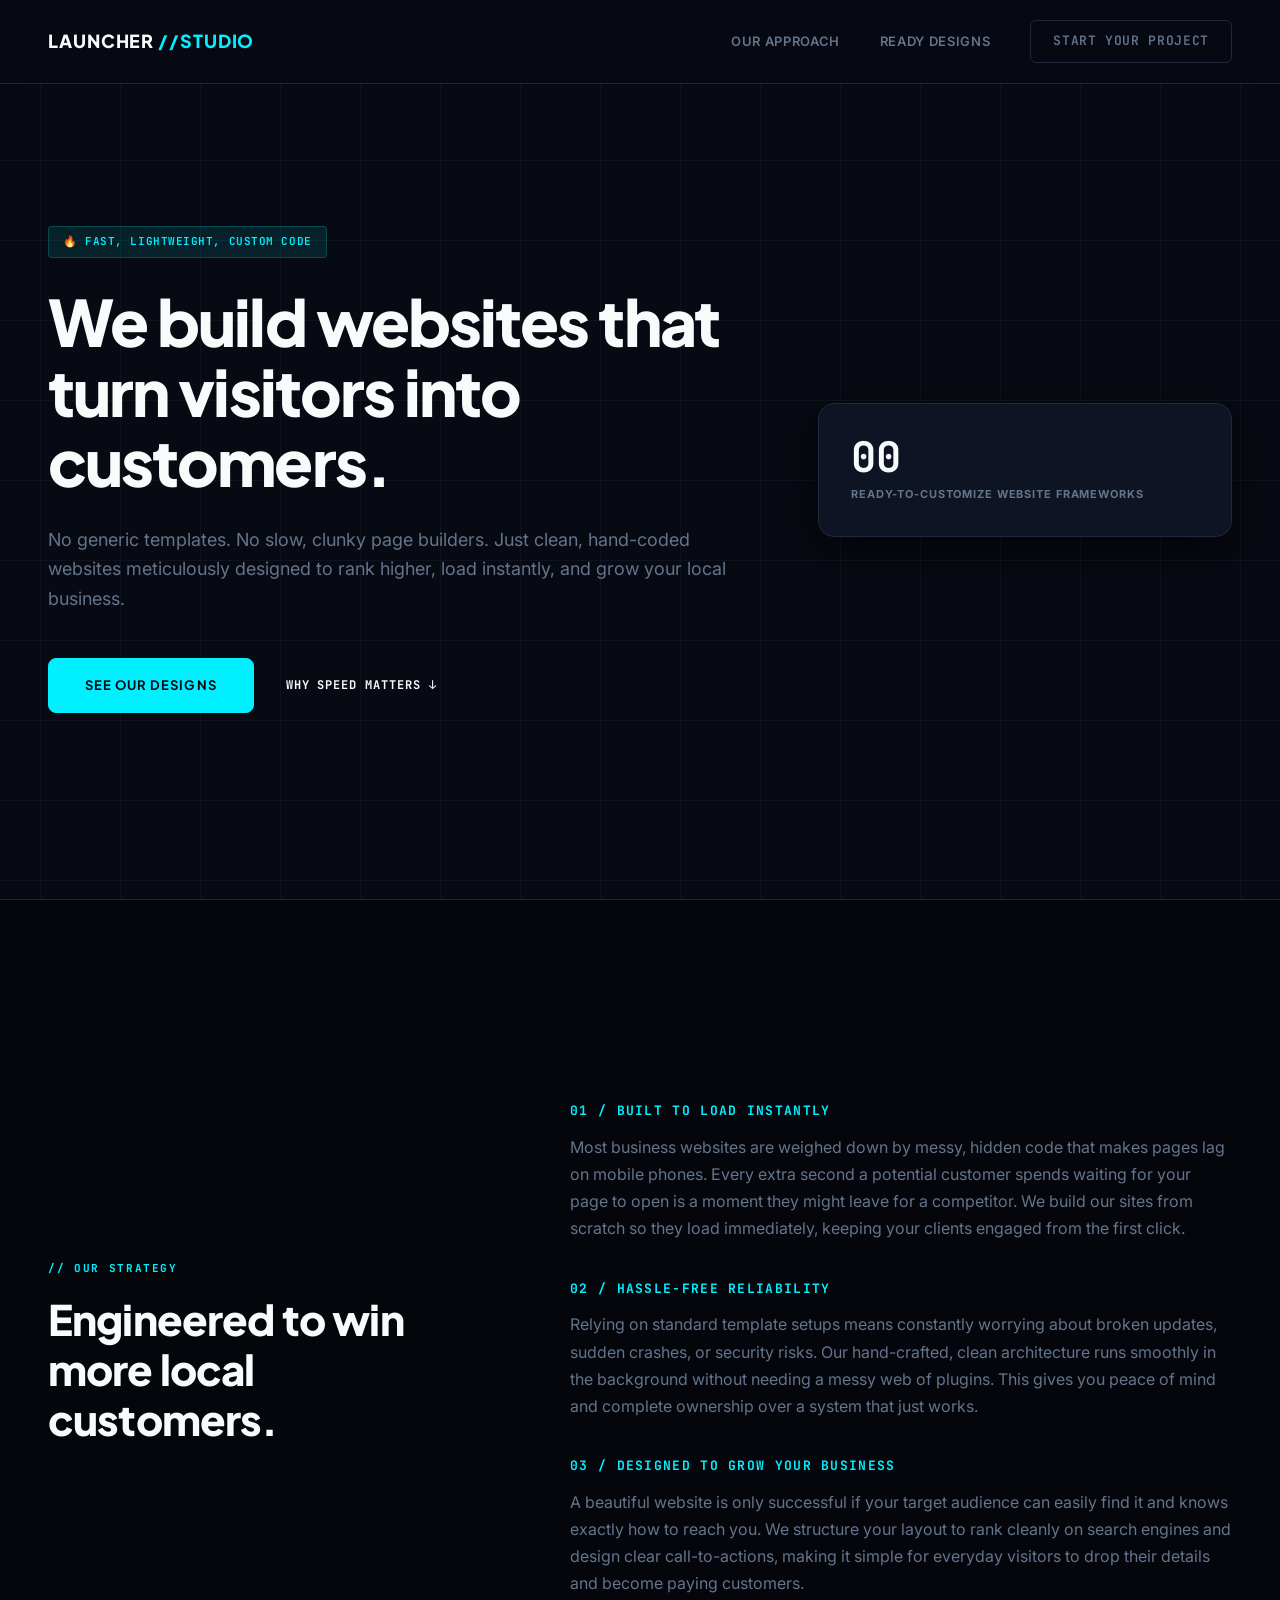
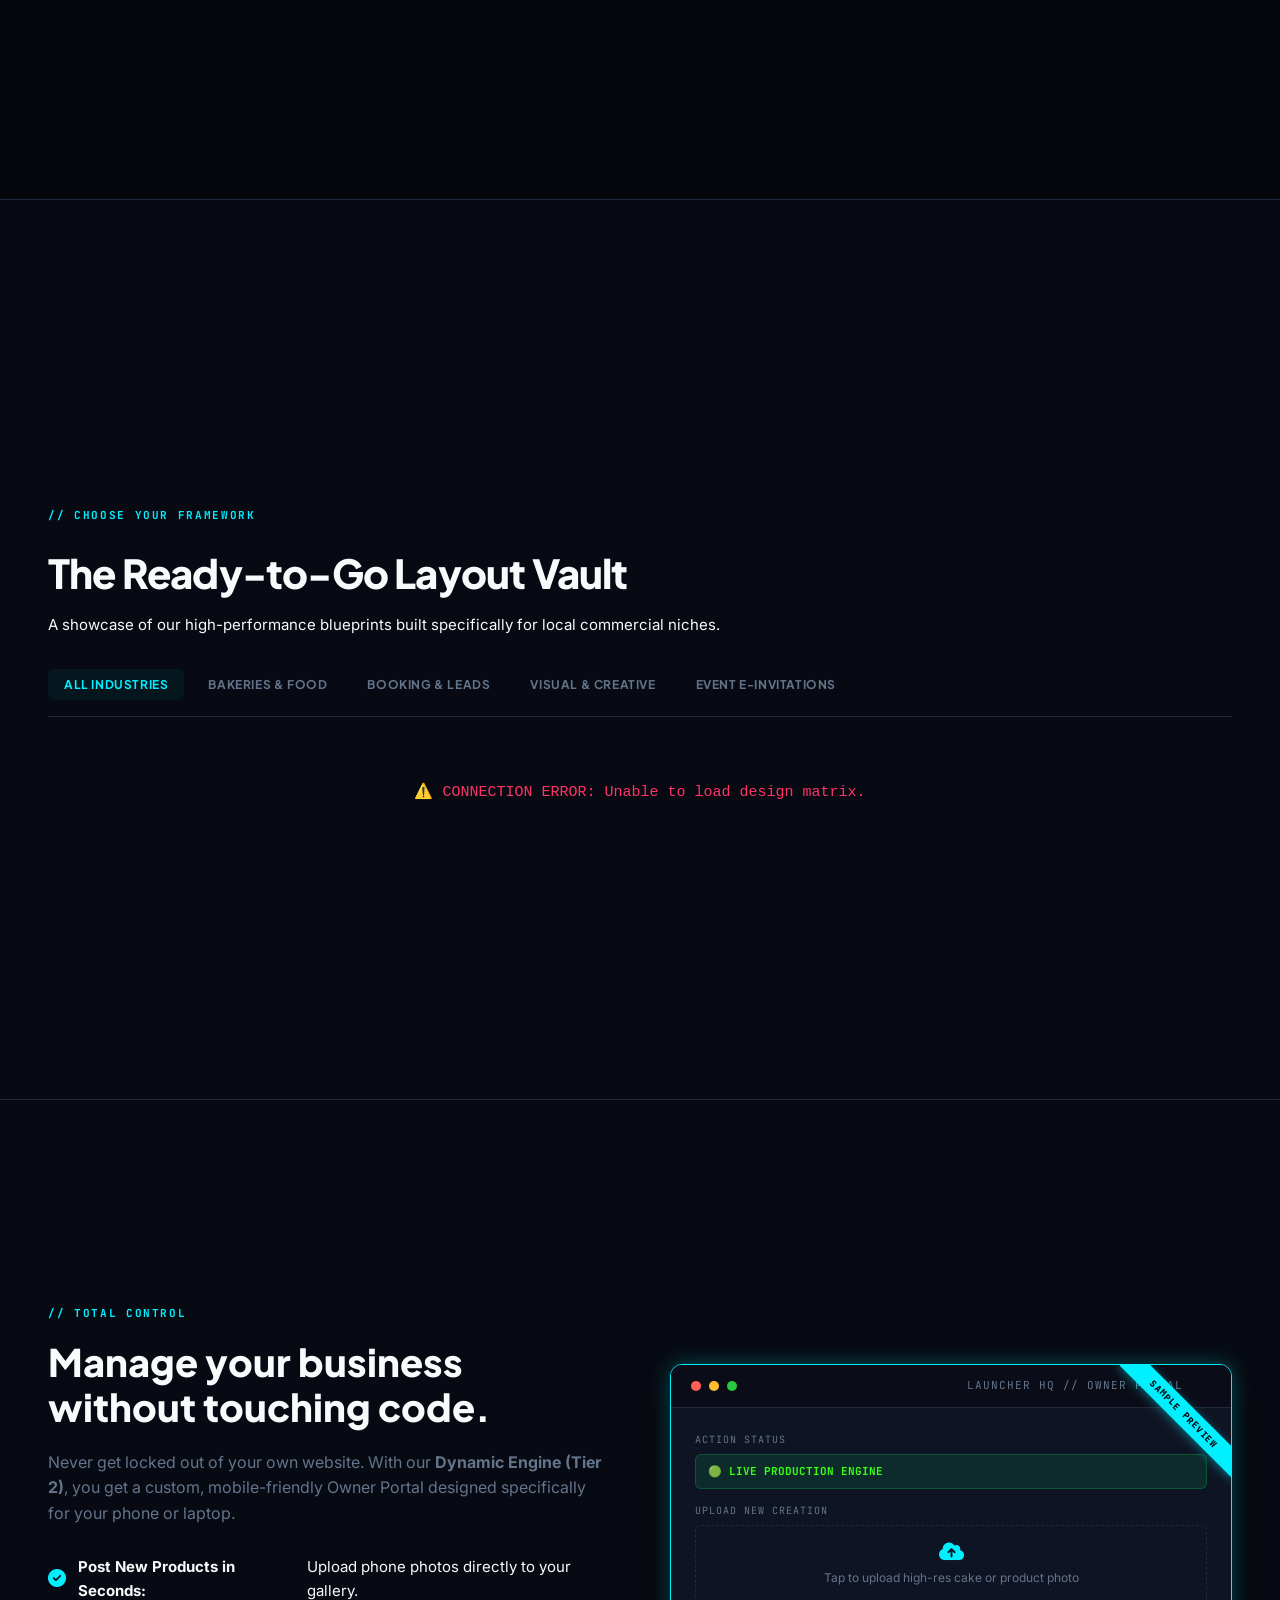
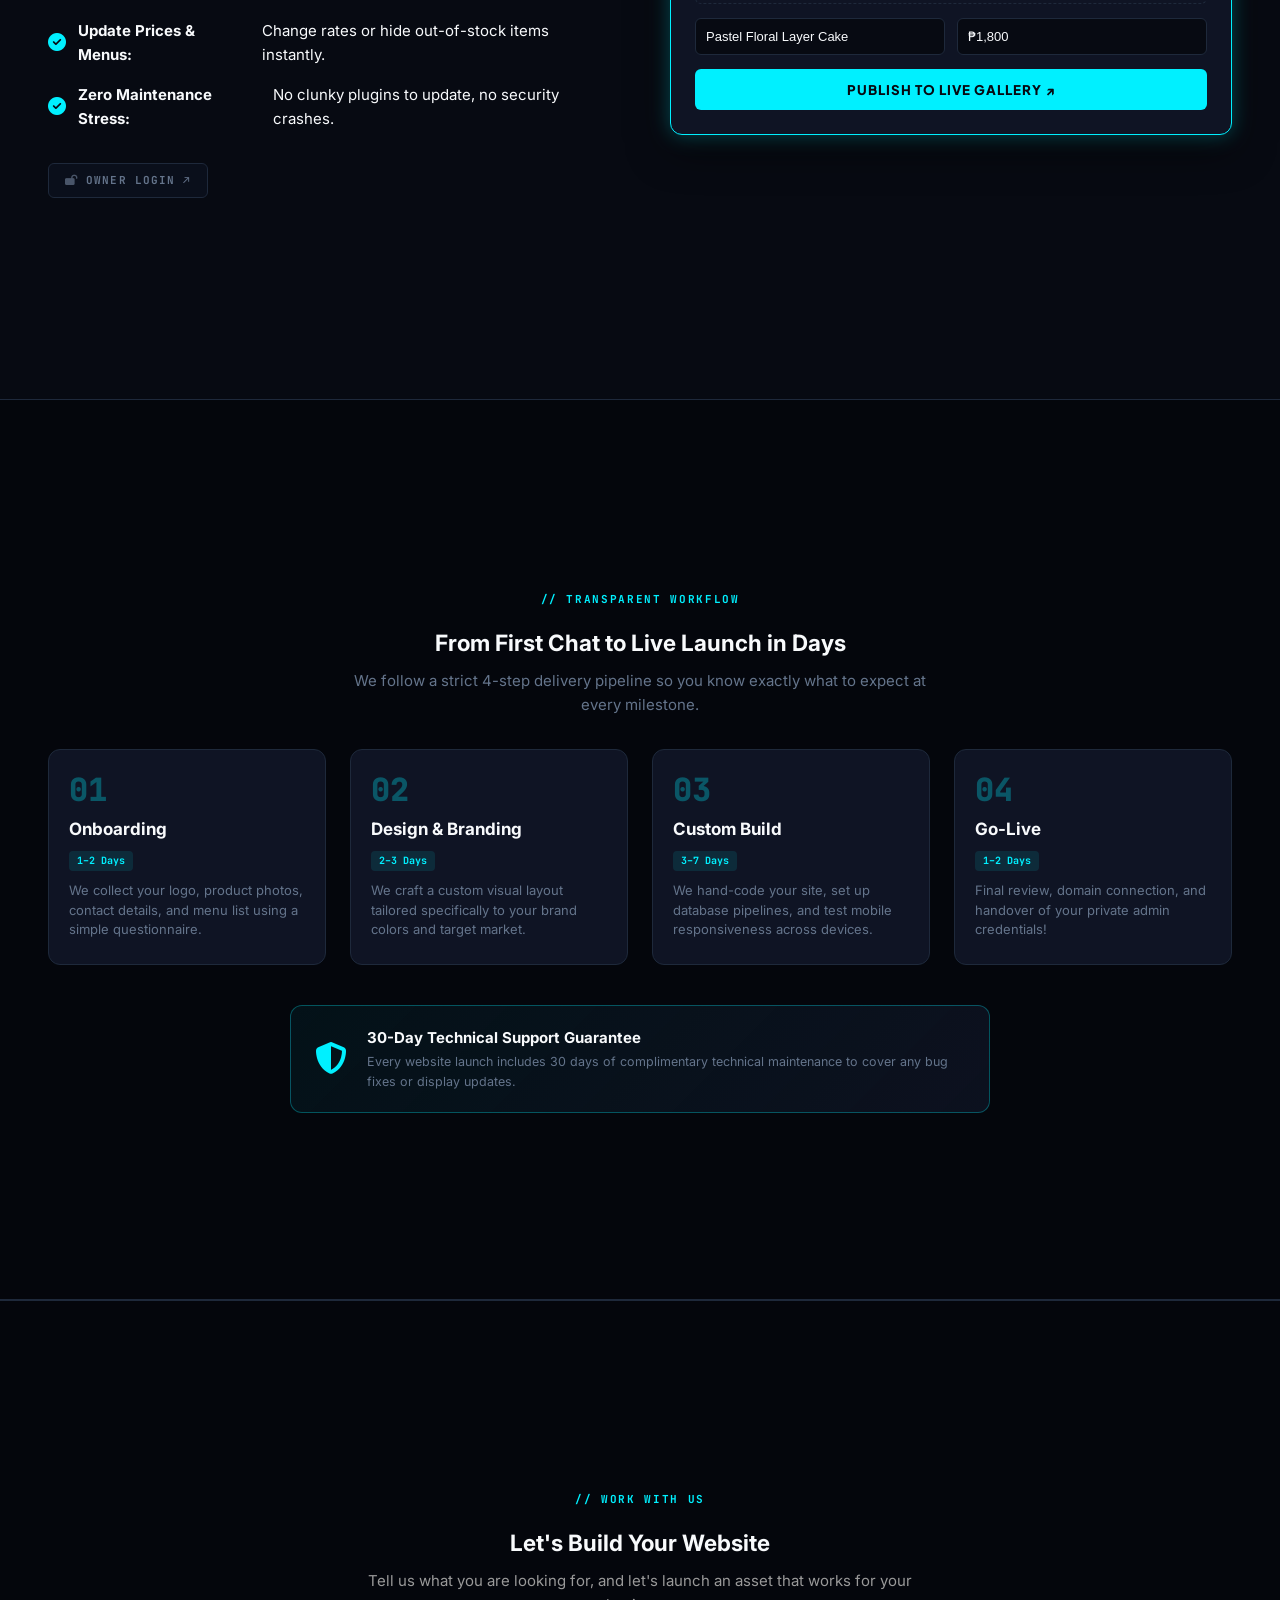
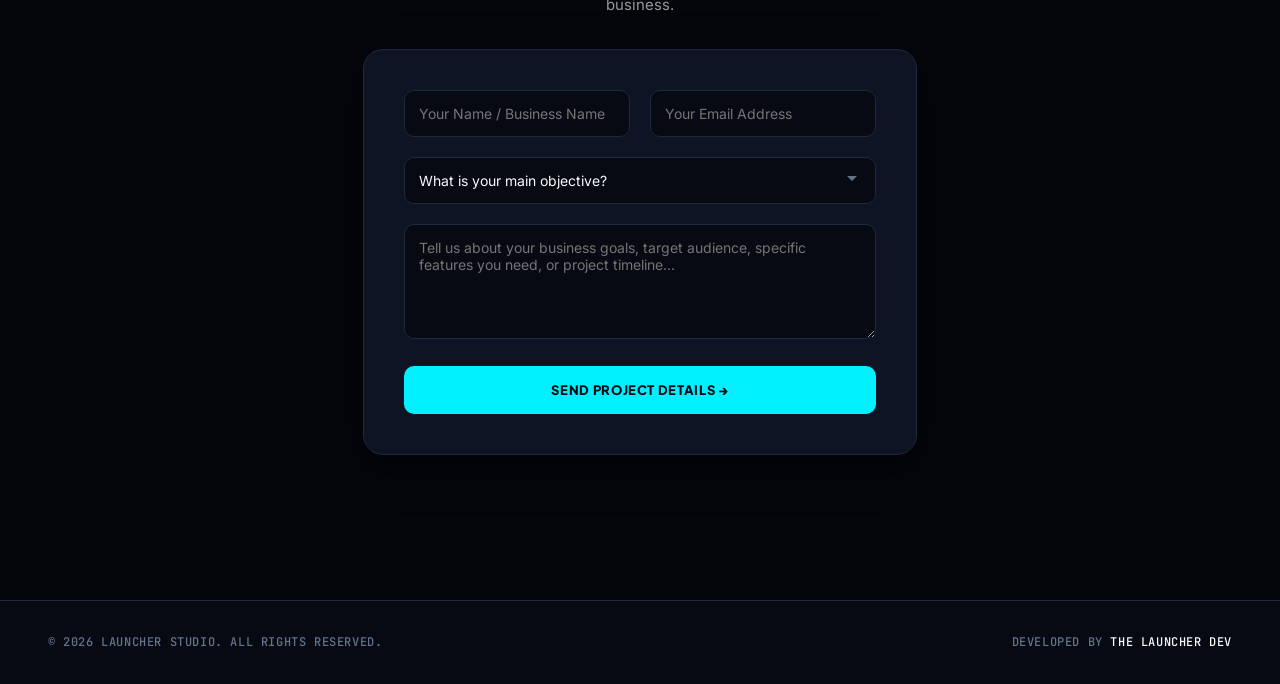
==== commit 47eb389d: "test" ====
--- a/index.html
+++ b/index.html
@@ -131,6 +131,13 @@
                         <li><i class="fas fa-check-circle"></i> <strong>Update Prices & Menus:</strong> Change rates or hide out-of-stock items instantly.</li>
                         <li><i class="fas fa-check-circle"></i> <strong>Zero Maintenance Stress:</strong> No clunky plugins to update, no security crashes.</li>
                     </ul>
+                    
+                    <!-- ⚡ SUBTLE DASHBOARD ACCESS TRIGGER -->
+                    <div class="portal-access-wrapper">
+                        <a href="/dashboard/" class="subtle-portal-btn">
+                            <i class="fas fa-lock-open"></i> Owner Login ↗
+                        </a>
+                    </div>
                 </div>
                 
                 <div class="portal-preview-card anim-slide-right delay-1">
--- a/styles.css
+++ b/styles.css
@@ -48,10 +48,11 @@
     color: var(--text-primary);
     background-color: var(--bg-obsidian);
     overflow-x: hidden;
+    width: 100%;
 }
 
 /* ==========================================================================
-   2. REUSABLE INFRASTRUCTURE UTILITIES & DIRECTIONAL SCROLL ANIMATIONS
+   2. REUSABLE INFRASTRUCTURE UTILITIES & DYNAMIC DIRECTIONAL ANIMATIONS
    ========================================================================== */
 .container {
     width: 100%;
@@ -118,36 +119,31 @@
     padding-left: 8px;
 }
 
-/* ⚡ EDITORIAL DIRECTIONAL ANIMATION CLASSES */
-
-/* 1. SLIDE IN FROM LEFT TO RIGHT (Text Headers, Indicators) */
+/* ⚡ DIRECTIONAL SCROLL ANIMATION CLASSES */
 .anim-slide-left {
     opacity: 0;
-    transform: translateX(-60px);
+    transform: translateX(-50px);
     transition: opacity 0.9s cubic-bezier(0.16, 1, 0.3, 1), 
                 transform 0.9s cubic-bezier(0.16, 1, 0.3, 1);
     will-change: opacity, transform;
 }
 
-/* 2. SLIDE IN FROM RIGHT TO LEFT (Cards, Mockups, Panels) */
 .anim-slide-right {
     opacity: 0;
-    transform: translateX(60px);
+    transform: translateX(50px);
     transition: opacity 0.9s cubic-bezier(0.16, 1, 0.3, 1), 
                 transform 0.9s cubic-bezier(0.16, 1, 0.3, 1);
     will-change: opacity, transform;
 }
 
-/* 3. SOFT VERTICAL FADE UP (Subtext, CTAs, Grid Cards) */
 .anim-fade-up {
     opacity: 0;
-    transform: translateY(40px);
+    transform: translateY(35px);
     transition: opacity 0.9s cubic-bezier(0.16, 1, 0.3, 1), 
                 transform 0.9s cubic-bezier(0.16, 1, 0.3, 1);
     will-change: opacity, transform;
 }
 
-/* Trigger classes added dynamically by JS IntersectionObserver */
 .anim-slide-left.is-revealed,
 .anim-slide-right.is-revealed,
 .anim-fade-up.is-revealed {
@@ -155,7 +151,6 @@
     transform: translate(0, 0);
 }
 
-/* Optional Stagger Delay Helpers */
 .delay-1 { transition-delay: 0.15s; }
 .delay-2 { transition-delay: 0.3s; }
 .delay-3 { transition-delay: 0.45s; }
@@ -617,6 +612,7 @@
     display: flex;
     flex-direction: column;
     gap: 16px;
+    margin-bottom: 32px;
 }
 
 .portal-benefits-list li {
@@ -630,6 +626,41 @@
 .portal-benefits-list i {
     color: var(--neon-cyan);
     font-size: 18px;
+}
+
+/* ⚡ SUBTLE DASHBOARD ACCESS TRIGGER BUTTON STYLING */
+.portal-access-wrapper {
+    display: inline-block;
+}
+
+.subtle-portal-btn {
+    display: inline-flex;
+    align-items: center;
+    gap: 8px;
+    font-family: var(--font-mono);
+    font-size: 11px;
+    font-weight: 700;
+    text-transform: uppercase;
+    letter-spacing: 0.1em;
+    color: var(--text-muted);
+    text-decoration: none;
+    padding: 8px 16px;
+    border: 1px solid var(--border-slate);
+    border-radius: 6px;
+    background-color: rgba(15, 20, 36, 0.5);
+    transition: var(--matrix-transition);
+}
+
+.subtle-portal-btn i {
+    font-size: 11px;
+    opacity: 0.7;
+}
+
+.subtle-portal-btn:hover {
+    color: var(--neon-cyan);
+    border-color: rgba(0, 240, 255, 0.4);
+    background-color: rgba(0, 240, 255, 0.05);
+    box-shadow: 0 0 15px rgba(0, 240, 255, 0.15);
 }
 
 /* Mock Dashboard Preview Card */
@@ -644,7 +675,7 @@
 
 .portal-sample-ribbon {
     position: absolute;
-    top: 18px;
+    top: 38px;
     right: -32px;
     transform: rotate(45deg);
     background: var(--neon-cyan);
@@ -991,9 +1022,20 @@
     .stat-box { flex: 1 1 200px; }
 }
 
+/* ⚡ MOBILE RESPONSIVE ENGINE & OVERFLOW CONTAINMENT */
 @media (max-width: 768px) {
     html {
         scroll-snap-type: none;
+    }
+
+    body, main, section {
+        max-width: 100vw;
+        overflow-x: hidden;
+    }
+
+    .anim-slide-left,
+    .anim-slide-right {
+        transform: translateY(30px);
     }
 
     .hero-section, 
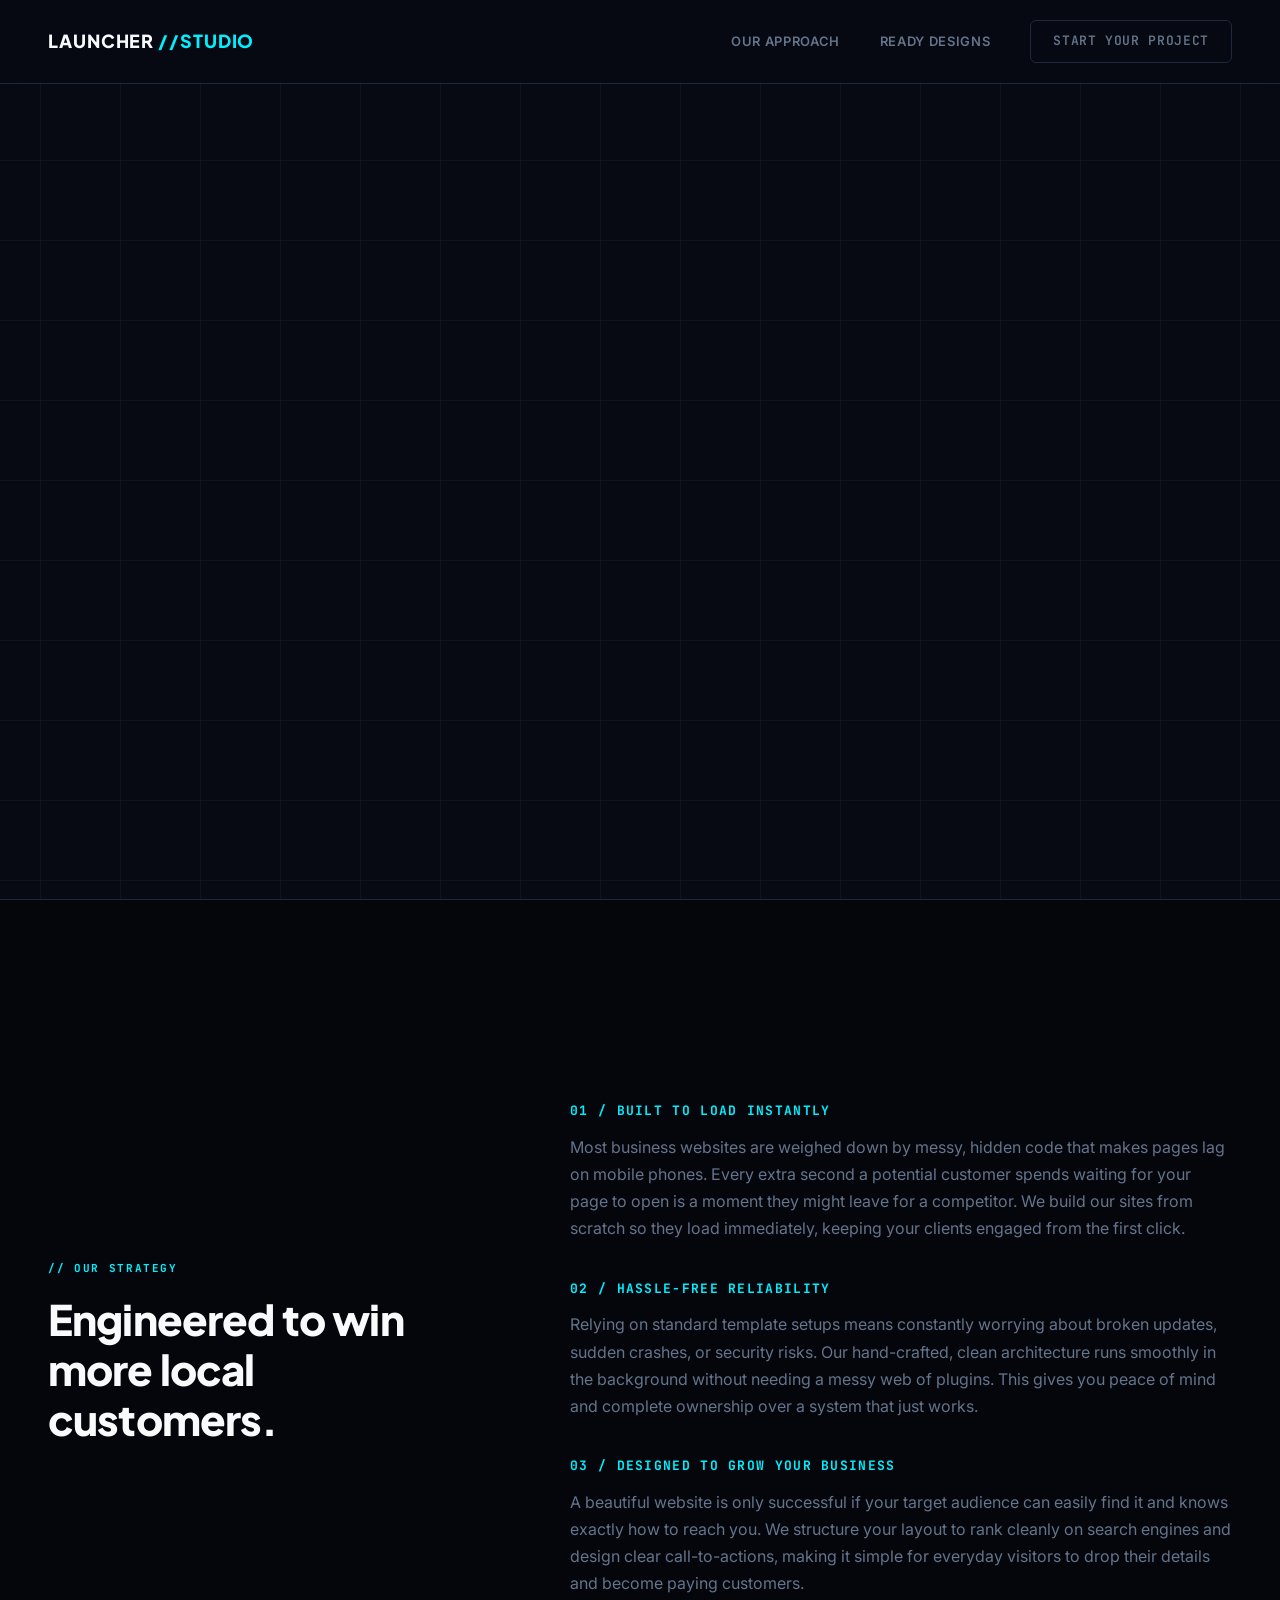
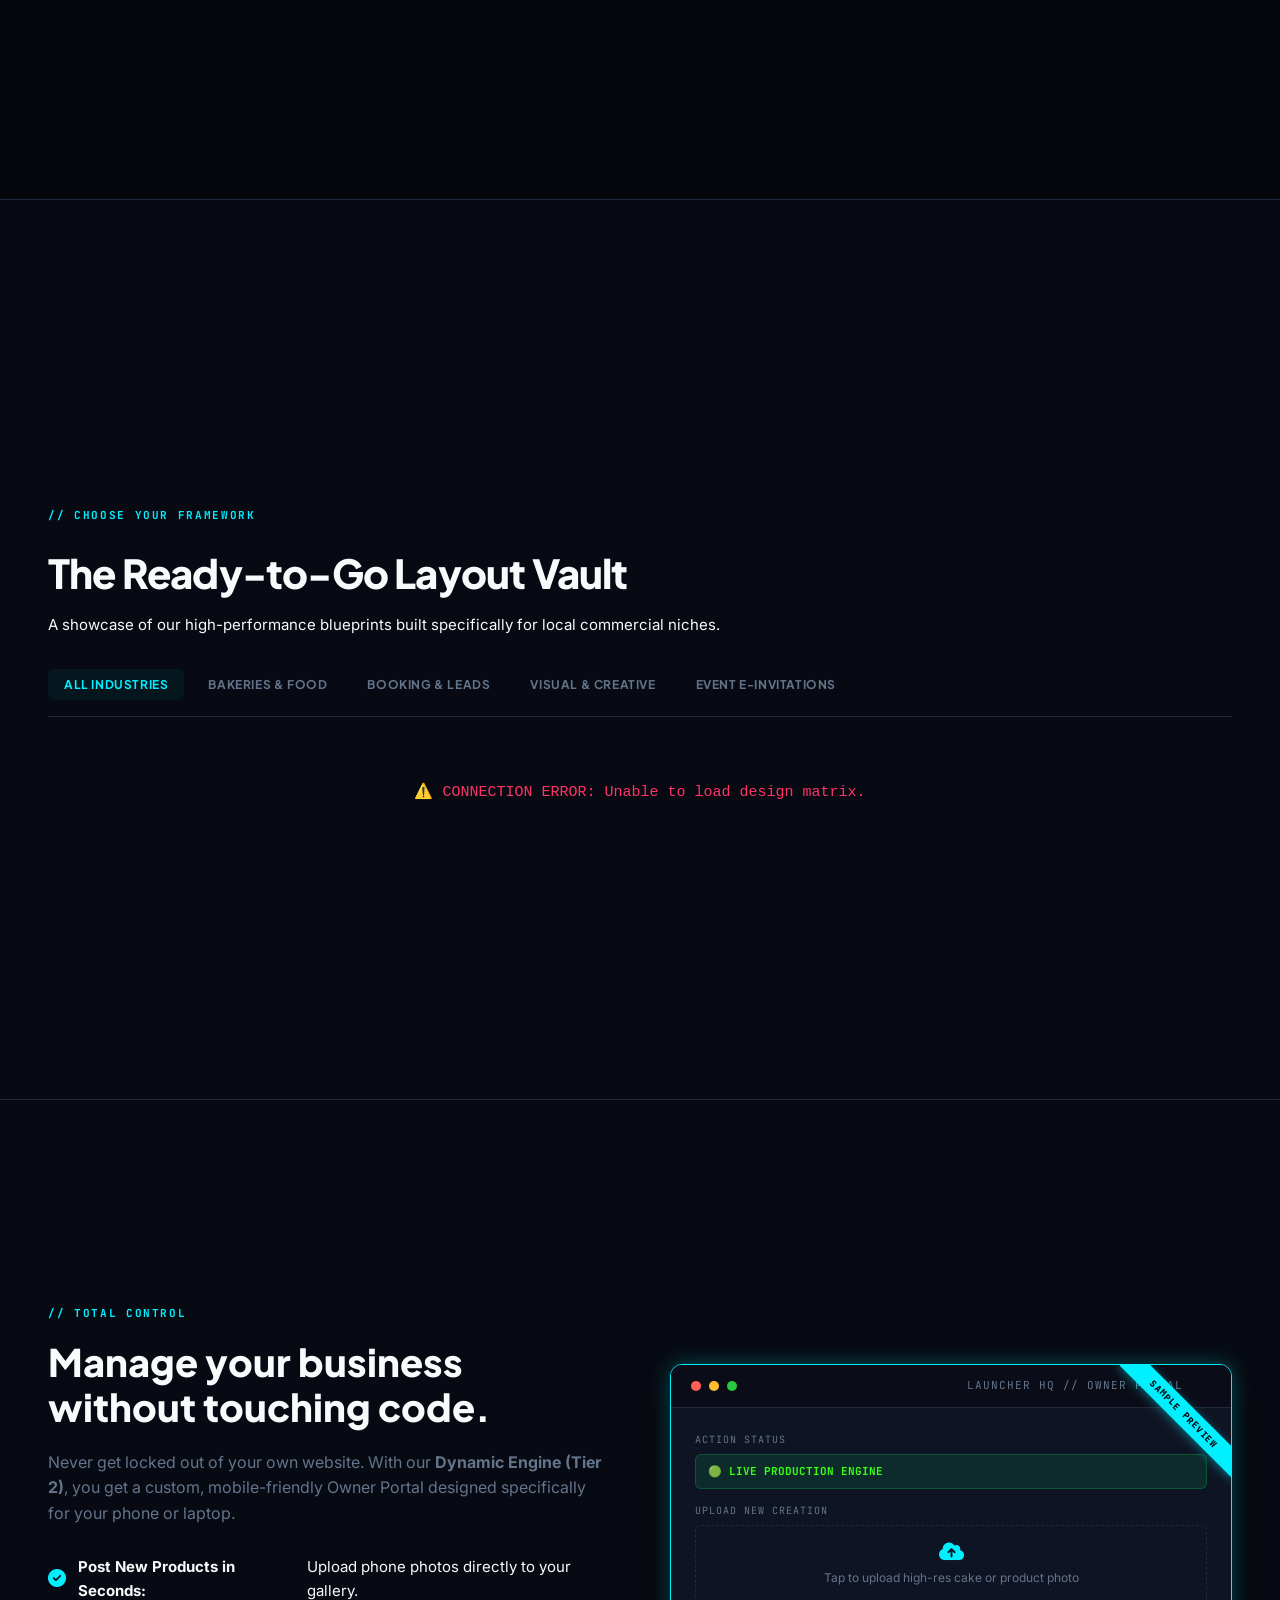
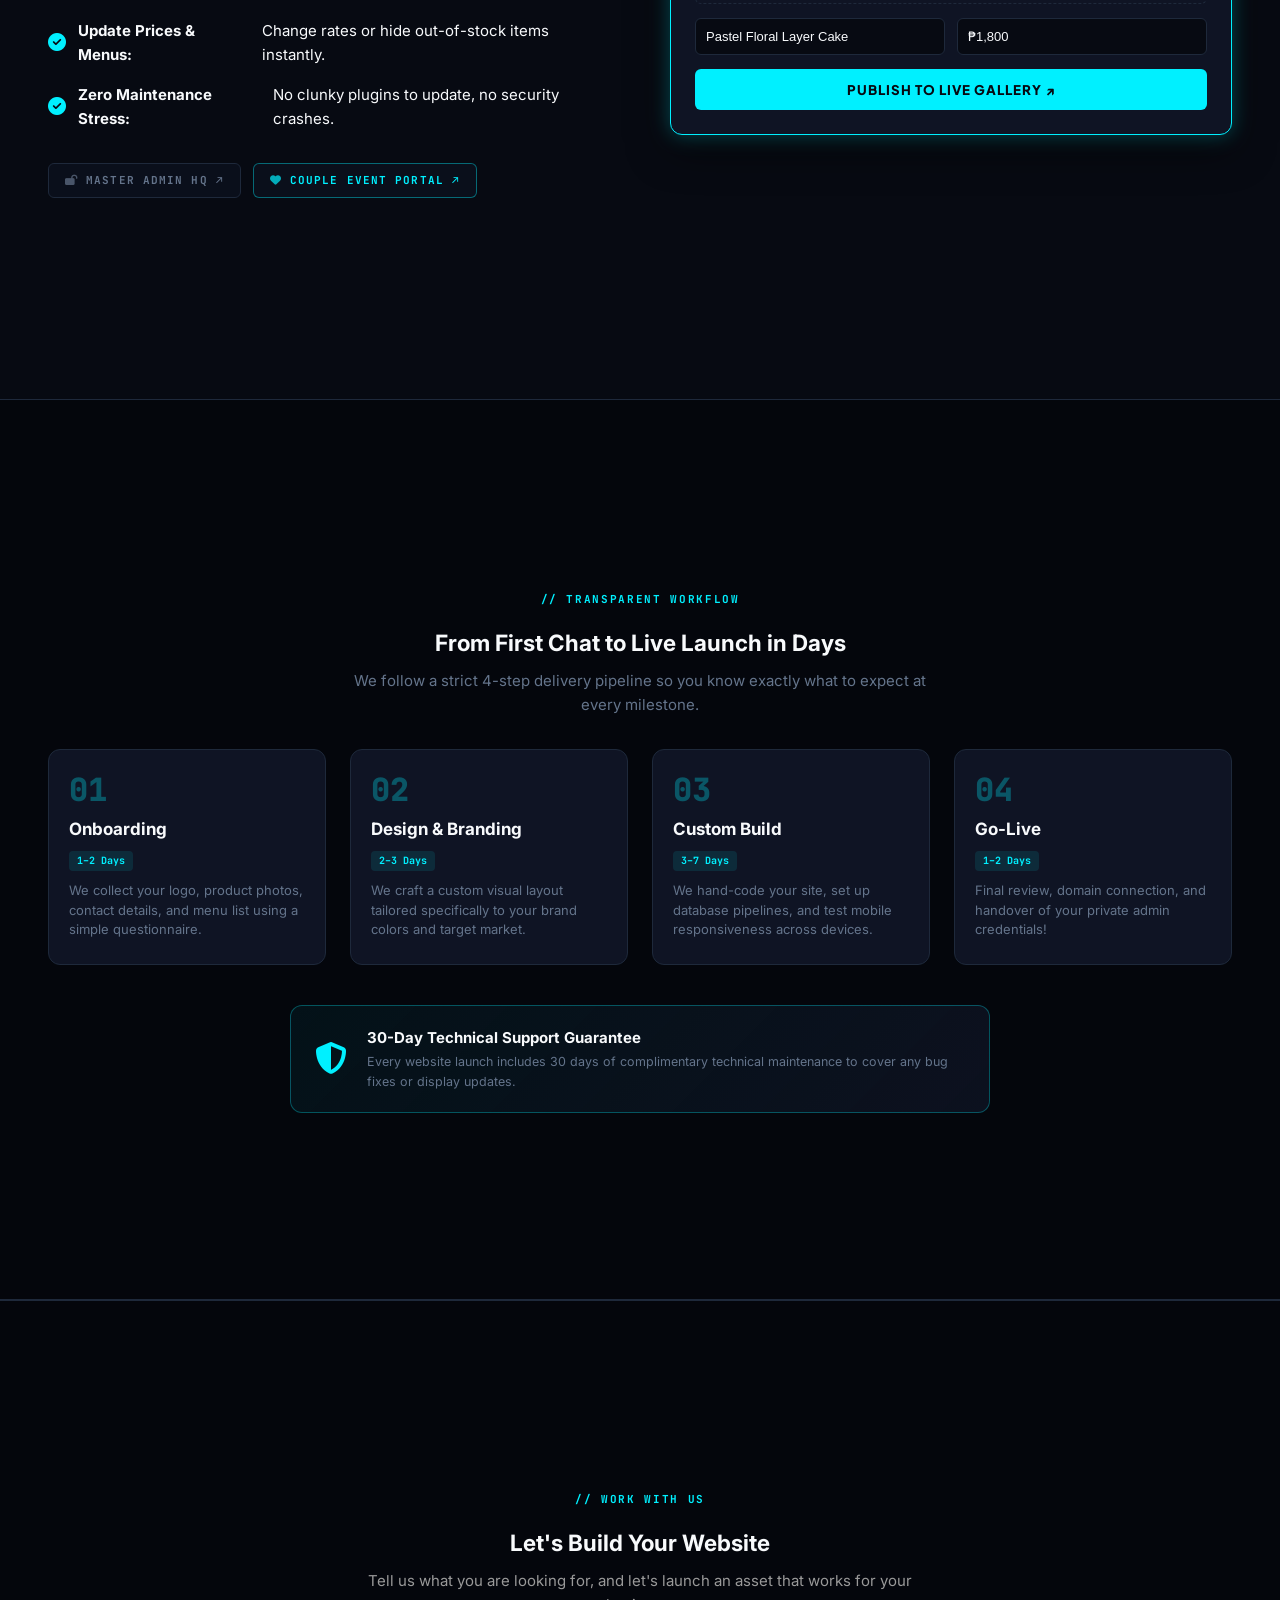
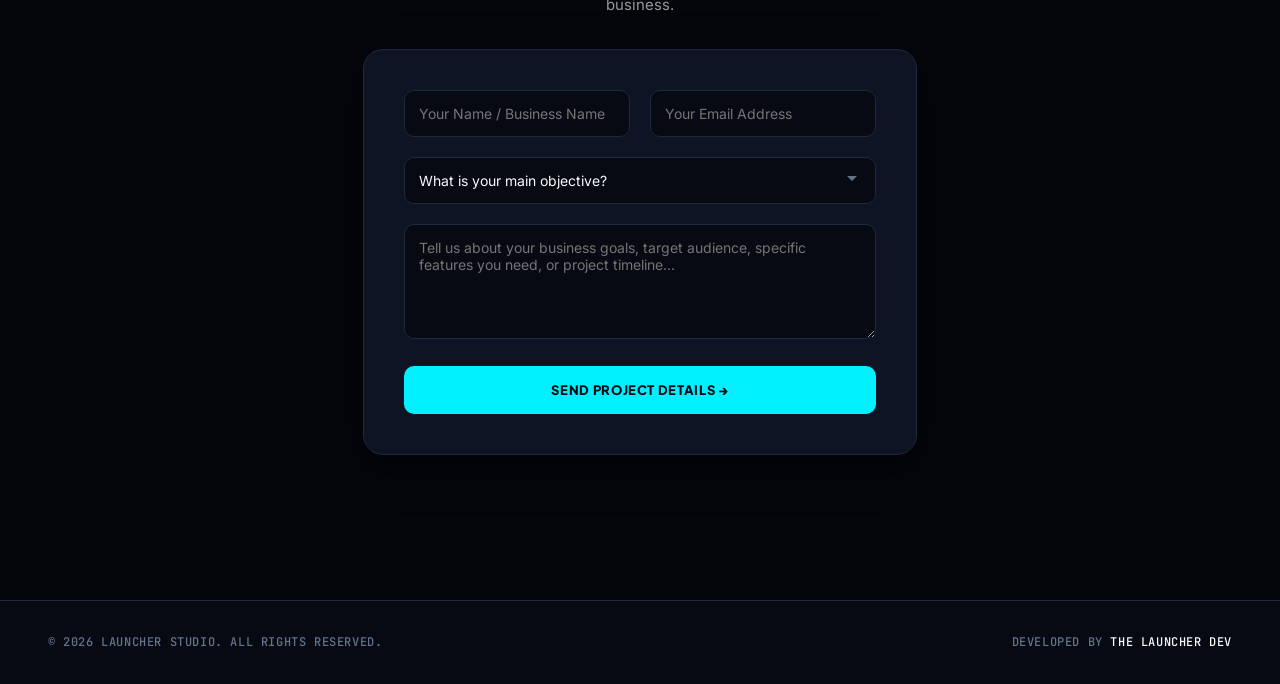
==== commit 3b73df50: "upgraded-version" ====
--- a/index.html
+++ b/index.html
@@ -132,10 +132,13 @@
                         <li><i class="fas fa-check-circle"></i> <strong>Zero Maintenance Stress:</strong> No clunky plugins to update, no security crashes.</li>
                     </ul>
                     
-                    <!-- ⚡ SUBTLE DASHBOARD ACCESS TRIGGER -->
-                    <div class="portal-access-wrapper">
+                    <!-- ⚡ SUBTLE DASHBOARD & EVENT HQ ACCESS TRIGGERS -->
+                    <div class="portal-access-wrapper" style="display: flex; gap: 12px; flex-wrap: wrap;">
                         <a href="/dashboard/" class="subtle-portal-btn">
-                            <i class="fas fa-lock-open"></i> Owner Login ↗
+                            <i class="fas fa-lock-open"></i> Master Admin HQ ↗
+                        </a>
+                        <a href="/event-hq-client-portal/" class="subtle-portal-btn" style="border-color: rgba(0, 240, 255, 0.4); color: var(--neon-cyan);">
+                            <i class="fas fa-heart"></i> Couple Event Portal ↗
                         </a>
                     </div>
                 </div>
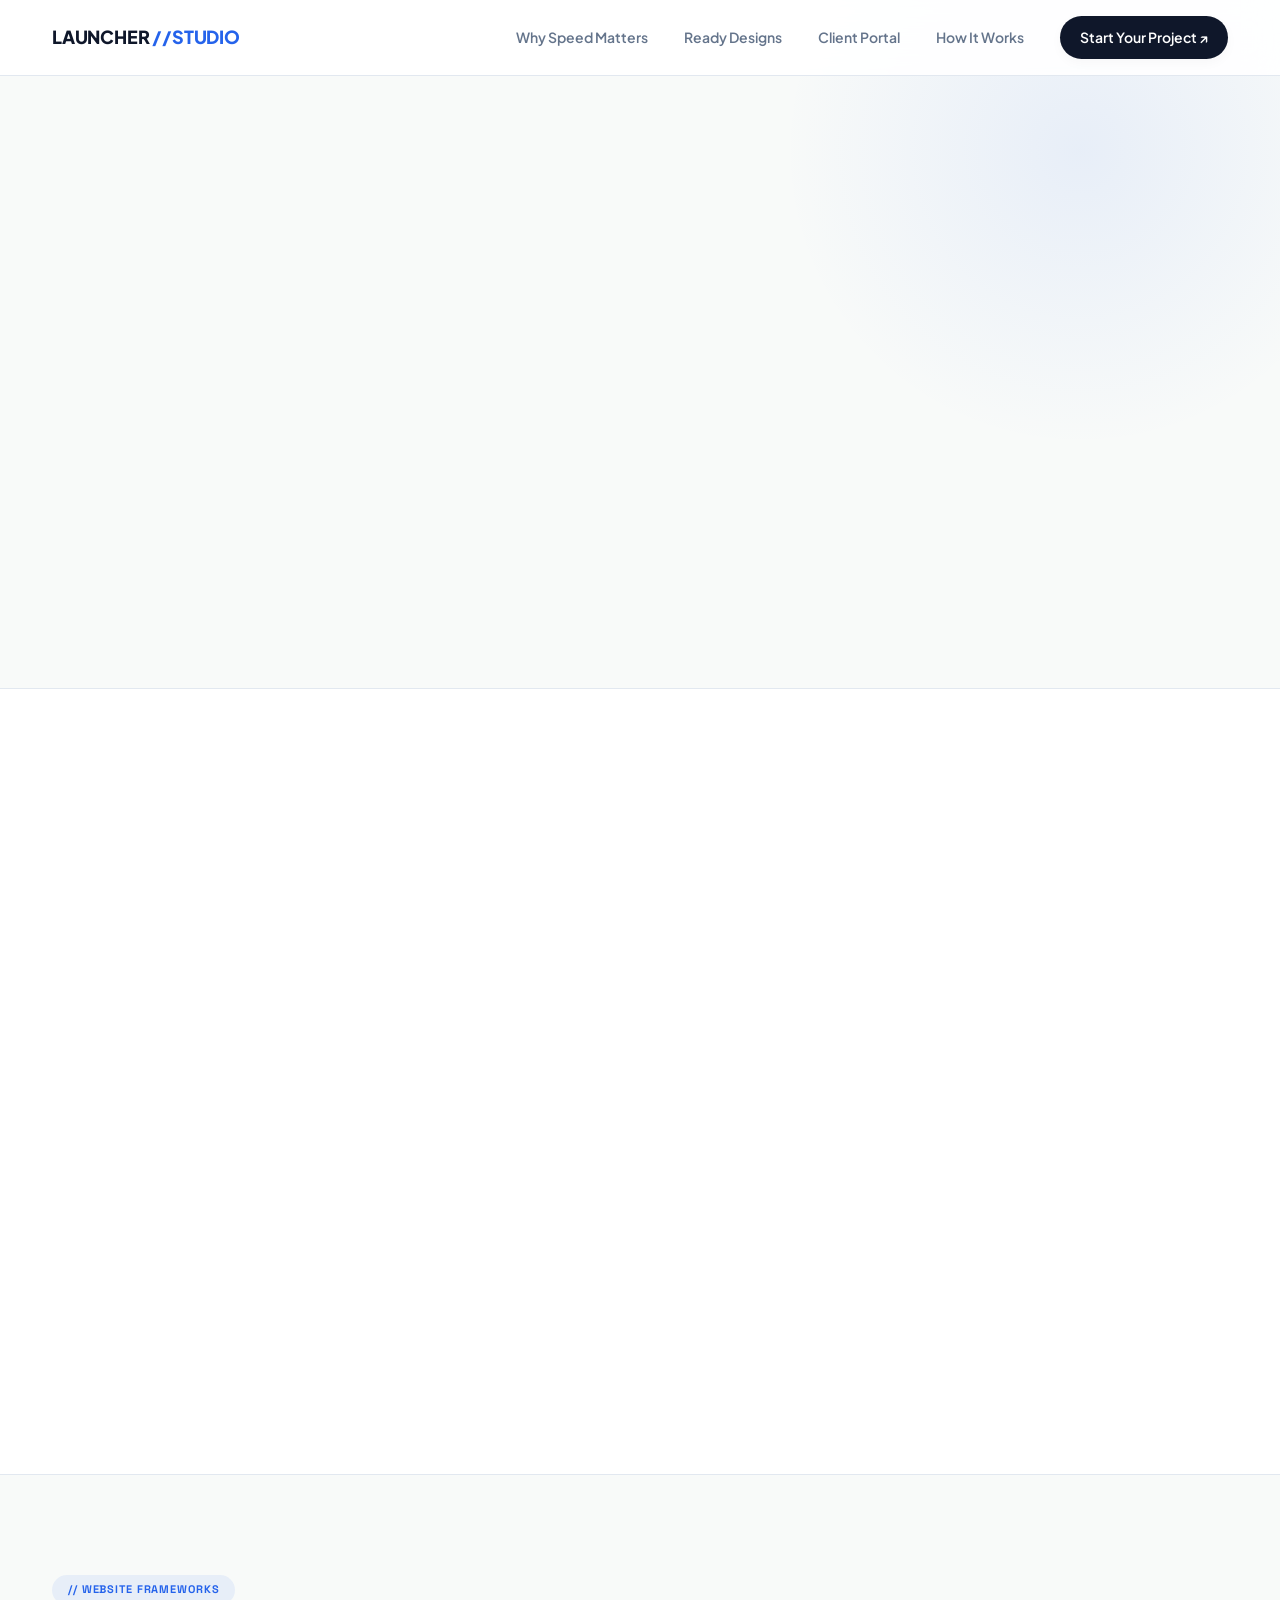
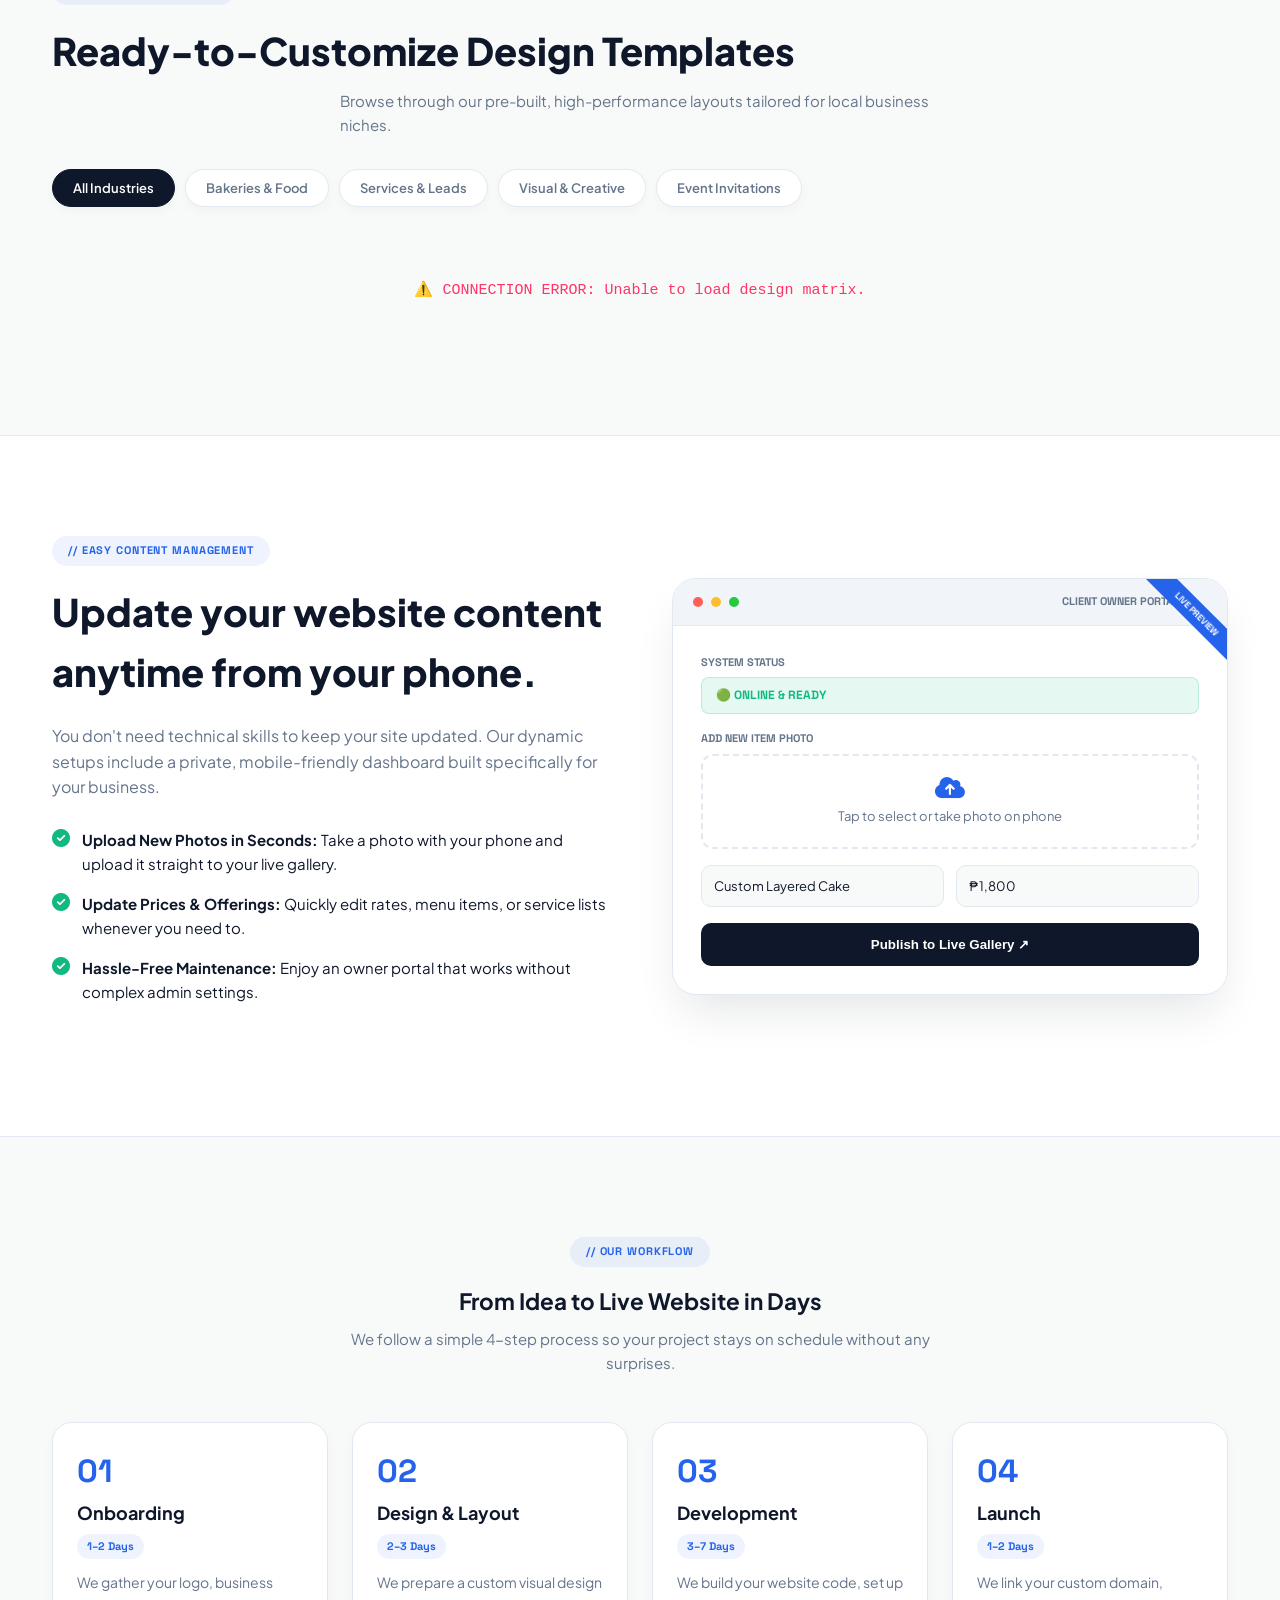
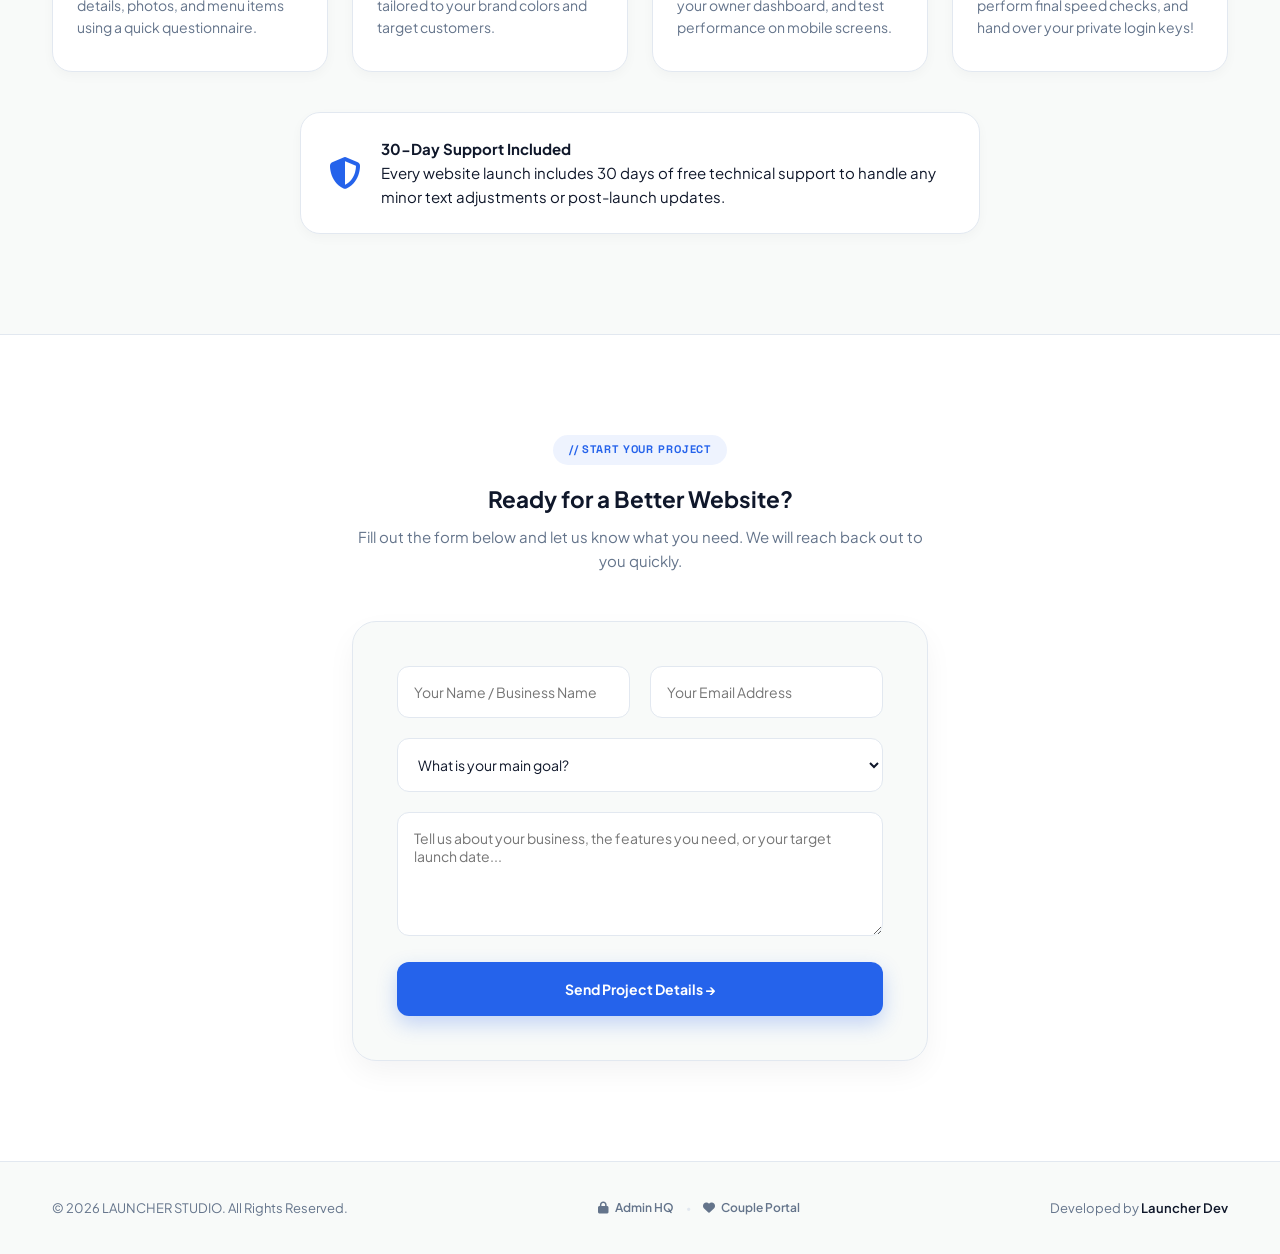
==== commit 53e39bea: "design-upgrade" ====
--- a/index.html
+++ b/index.html
@@ -3,24 +3,21 @@
 <head>
     <meta charset="UTF-8">
     <meta name="viewport" content="width=device-width, initial-scale=1.0">
-    <title>Launcher //Studio</title>
+    <title>Launcher // Studio</title>
     <link rel="icon" type="image/svg+xml" href="/Files/LaunchpadFAV.svg">
     <link rel="stylesheet" href="styles.css">
 
-    <!-- FontAwesome for loading spinners & icons -->
+    <!-- FontAwesome & Google Fonts -->
     <link rel="stylesheet" href="https://cdnjs.cloudflare.com/ajax/libs/font-awesome/6.4.0/css/all.min.css">
+    <link rel="preconnect" href="https://fonts.googleapis.com">
+    <link rel="preconnect" href="https://fonts.gstatic.com" crossorigin>
+    <link href="https://fonts.googleapis.com/css2?family=Plus+Jakarta+Sans:wght@400;500;600;700;800&family=Space+Grotesk:wght@500;700&display=swap" rel="stylesheet">
 
     <meta property="og:type" content="website">
     <meta property="og:url" content="https://launcher-studio.vercel.app">
-    <meta property="og:title" content="LAUNCHER STUDIO // High-Performance Web Engine">
-    <meta property="og:description" content="Fast, lightweight, hand-coded websites built to turn local visitors into customers. Zero page-builder bloat.">
+    <meta property="og:title" content="LAUNCHER STUDIO // High-Performance Web Development">
+    <meta property="og:description" content="Fast, custom-coded websites built to help local businesses attract more customers.">
     <meta property="og:image" content="https://launcher-studio.vercel.app/Files/og-preview.png">
-
-    <meta name="twitter:card" content="summary_large_image">
-    <meta name="twitter:url" content="https://launcher-studio.vercel.app">
-    <meta name="twitter:title" content="LAUNCHER STUDIO // High-Performance Web Engine">
-    <meta name="twitter:description" content="Fast, lightweight, hand-coded websites built to turn local visitors into customers. Zero page-builder bloat.">
-    <meta name="twitter:image" content="https://launcher-studio.vercel.app/Files/og-preview.png">
 </head>
 <body>
 
@@ -31,141 +28,136 @@
             <button class="nav-toggle" aria-label="Toggle Menu" id="navToggle">
                 <span class="bar"></span>
                 <span class="bar"></span>
+                <span class="bar"></span>
             </button>
 
             <nav class="nav-menu" id="navMenu">
-                <a href="#mission">Our Approach</a>
+                <a href="#mission">Why Speed Matters</a>
                 <a href="#work">Ready Designs</a>
-                <a href="#contact" class="btn btn-nav-stark">Start Your Project</a>
+                <a href="#portal-feature">Client Portal</a>
+                <a href="#process">How It Works</a>
+                <a href="#contact" class="btn btn-nav-stark">Start Your Project ↗</a>
             </nav>
         </div>
     </header>
 
     <main>
+        <!-- Hero Section -->
         <section class="hero-section">
+            <div class="hero-backdrop"></div>
             <div class="container hero-layout-grid">
                 <div class="hero-text-block anim-slide-left">
-                    <span class="hero-ticker">🔥 FAST, LIGHTWEIGHT, CUSTOM CODE</span>
-                    <h1>We build websites that turn visitors into customers.</h1>
-                    <p class="hero-lead">No generic templates. No slow, clunky page builders. Just clean, hand-coded websites meticulously designed to rank higher, load instantly, and grow your local business.</p>
+                    <span class="hero-ticker"><i class="fas fa-bolt"></i> FAST, CLEAN & CUSTOM-CODED</span>
+                    <h1>We build websites that turn site visitors into paying customers.</h1>
+                    <p class="hero-lead">No clunky site builders. No slow plugins. We write clean code so your website loads instantly on mobile, ranks better on Google, and makes it easy for local clients to get in touch with you.</p>
                     <div class="hero-cta-group anim-fade-up delay-1">
-                        <a href="#work" class="btn btn-stark-primary">See Our Designs</a>
-                        <a href="#mission" class="btn btn-stark-link">Why Speed Matters ↓</a>
-                    </div>
-                </div>
+                        <a href="#work" class="btn btn-stark-primary">View Ready Designs ↗</a>
+                        <a href="#mission" class="btn btn-stark-link">See How We Help ↓</a>
+                    </div>
+                </div>
+
                 <div class="hero-stats-block anim-slide-right delay-2">
-                    <div class="stat-box">
+                    <div class="floating-card">
+                        <div class="stat-header">
+                            <span class="pulse-indicator"></span>
+                            <span class="stat-tag">SYSTEM STATUS: ACTIVE</span>
+                        </div>
                         <div class="stat-num" id="templateCounter">
                             <i class="fas fa-spinner fa-spin" style="font-size: 0.8em; opacity: 0.6;"></i>
                         </div>
                         <div class="stat-label">Ready-to-Customize Website Frameworks</div>
-                    </div>
-                </div>
-            </div>
-        </section>
-
+                        <div class="stat-footer-bar">
+                            <span><i class="fas fa-mobile-alt"></i> 100% Mobile Ready</span>
+                            <span><i class="fas fa-tachometer-alt"></i> Instant Loading</span>
+                        </div>
+                    </div>
+                </div>
+            </div>
+        </section>
+
+        <!-- Why Speed Matters Section -->
         <section id="mission" class="mission-section">
             <div class="container mission-grid">
                 <div class="grid-left-sticky anim-slide-left">
-                    <span class="section-indicator">// OUR STRATEGY</span>
-                    <h2>Engineered to win more local customers.</h2>
+                    <span class="section-indicator">// OUR APPROACH</span>
+                    <h2>Built to grow your business, not just look pretty.</h2>
                 </div>
                 <div class="grid-right-content anim-slide-right delay-1">
-                    
-                    <div class="philosophy-block">
-                        <h4>01 / Built to Load Instantly</h4>
-                        <p>
-                            Most business websites are weighed down by messy, hidden code that makes pages lag on mobile phones. Every extra second a potential customer spends waiting for your page to open is a moment they might leave for a competitor. We build our sites from scratch so they load immediately, keeping your clients engaged from the first click.
-                        </p>
-                    </div>
-
-                    <div class="philosophy-block">
-                        <h4>02 / Hassle-Free Reliability</h4>
-                        <p>
-                            Relying on standard template setups means constantly worrying about broken updates, sudden crashes, or security risks. Our hand-crafted, clean architecture runs smoothly in the background without needing a messy web of plugins. This gives you peace of mind and complete ownership over a system that just works.
-                        </p>
-                    </div>
-
-                    <div class="philosophy-block">
-                        <h4>03 / Designed to Grow Your Business</h4>
-                        <p>
-                            A beautiful website is only successful if your target audience can easily find it and knows exactly how to reach you. We structure your layout to rank cleanly on search engines and design clear call-to-actions, making it simple for everyday visitors to drop their details and become paying customers.
-                        </p>
-                    </div>
-
-                </div>
-            </div>
-        </section>
-
+                    <div class="philosophy-block hover-lift">
+                        <h4>01 / Loads Instantly on Every Phone</h4>
+                        <p>Most small business websites lag because of heavy templates and unnecessary code. Every second a potential client spends waiting is a client lost to your competitor. Our websites open immediately.</p>
+                    </div>
+
+                    <div class="philosophy-block hover-lift">
+                        <h4>02 / No Constant Breakage or Plugin Updates</h4>
+                        <p>Standard website setups break when plugins auto-update. We hand-code our architecture from scratch so your website runs reliably 24/7 without needing constant troubleshooting.</p>
+                    </div>
+
+                    <div class="philosophy-block hover-lift">
+                        <h4>03 / Clear Steps for Visitors to Contact You</h4>
+                        <p>A great website makes it obvious what to do next. We structure your content with clear buttons and simple contact options so interested visitors can message or call you right away.</p>
+                    </div>
+                </div>
+            </div>
+        </section>
+
+        <!-- Ready Designs Vault Section -->
         <section id="work" class="work-section">
             <div class="container">
                 <div class="work-section-header anim-slide-left">
-                    <span class="section-indicator">// CHOOSE YOUR FRAMEWORK</span>
-                    <h2>The Ready-to-Go Layout Vault</h2>
-                    <p>A showcase of our high-performance blueprints built specifically for local commercial niches.</p>
+                    <span class="section-indicator">// WEBSITE FRAMEWORKS</span>
+                    <h2>Ready-to-Customize Design Templates</h2>
+                    <p class="section-subtitle">Browse through our pre-built, high-performance layouts tailored for local business niches.</p>
                 </div>
 
                 <div class="filter-controls anim-fade-up delay-1">
                     <button class="filter-btn active" data-filter="all">All Industries</button>
                     <button class="filter-btn" data-filter="bakery">Bakeries & Food</button>
-                    <button class="filter-btn" data-filter="conversion">Booking & Leads</button>
+                    <button class="filter-btn" data-filter="conversion">Services & Leads</button>
                     <button class="filter-btn" data-filter="visual">Visual & Creative</button>
-                    <button class="filter-btn" data-filter="invite">Event E-Invitations</button>
-                </div>
-
-                <div class="work-matrix-grid anim-fade-up delay-2" id="projectMatrix">
-                </div>
-            </div>
-        </section>
-
+                    <button class="filter-btn" data-filter="invite">Event Invitations</button>
+                </div>
+
+                <div class="work-matrix-grid anim-fade-up delay-2" id="projectMatrix"></div>
+            </div>
+        </section>
+
+        <!-- Client Portal Feature Section -->
         <section id="portal-feature" class="portal-feature-section">
             <div class="container portal-grid">
                 <div class="portal-text-block anim-slide-left">
-                    <span class="section-indicator">// TOTAL CONTROL</span>
-                    <h2>Manage your business without touching code.</h2>
-                    <p class="portal-lead">
-                        Never get locked out of your own website. With our <strong>Dynamic Engine (Tier 2)</strong>, you get a custom, mobile-friendly Owner Portal designed specifically for your phone or laptop.
-                    </p>
+                    <span class="section-indicator">// EASY CONTENT MANAGEMENT</span>
+                    <h2>Update your website content anytime from your phone.</h2>
+                    <p class="portal-lead">You don't need technical skills to keep your site updated. Our dynamic setups include a private, mobile-friendly dashboard built specifically for your business.</p>
                     <ul class="portal-benefits-list">
-                        <li><i class="fas fa-check-circle"></i> <strong>Post New Products in Seconds:</strong> Upload phone photos directly to your gallery.</li>
-                        <li><i class="fas fa-check-circle"></i> <strong>Update Prices & Menus:</strong> Change rates or hide out-of-stock items instantly.</li>
-                        <li><i class="fas fa-check-circle"></i> <strong>Zero Maintenance Stress:</strong> No clunky plugins to update, no security crashes.</li>
+                        <li><i class="fas fa-check-circle"></i> <span><strong>Upload New Photos in Seconds:</strong> Take a photo with your phone and upload it straight to your live gallery.</span></li>
+                        <li><i class="fas fa-check-circle"></i> <span><strong>Update Prices & Offerings:</strong> Quickly edit rates, menu items, or service lists whenever you need to.</span></li>
+                        <li><i class="fas fa-check-circle"></i> <span><strong>Hassle-Free Maintenance:</strong> Enjoy an owner portal that works without complex admin settings.</span></li>
                     </ul>
-                    
-                    <!-- ⚡ SUBTLE DASHBOARD & EVENT HQ ACCESS TRIGGERS -->
-                    <div class="portal-access-wrapper" style="display: flex; gap: 12px; flex-wrap: wrap;">
-                        <a href="/dashboard/" class="subtle-portal-btn">
-                            <i class="fas fa-lock-open"></i> Master Admin HQ ↗
-                        </a>
-                        <a href="/event-hq-client-portal/" class="subtle-portal-btn" style="border-color: rgba(0, 240, 255, 0.4); color: var(--neon-cyan);">
-                            <i class="fas fa-heart"></i> Couple Event Portal ↗
-                        </a>
-                    </div>
                 </div>
                 
-                <div class="portal-preview-card anim-slide-right delay-1">
-                    <div class="portal-sample-ribbon">SAMPLE PREVIEW</div>
-
+                <div class="portal-preview-card anim-slide-right delay-1 hover-lift">
+                    <div class="portal-sample-ribbon">LIVE PREVIEW</div>
                     <div class="portal-card-header">
                         <span class="dot red"></span>
                         <span class="dot yellow"></span>
                         <span class="dot green"></span>
-                        <span class="console-title">LAUNCHER HQ // OWNER PORTAL</span>
+                        <span class="console-title">CLIENT OWNER PORTAL</span>
                     </div>
                     <div class="portal-card-body">
                         <div class="mock-input-group">
-                            <label>ACTION STATUS</label>
-                            <div class="mock-badge">🟢 LIVE PRODUCTION ENGINE</div>
+                            <label>SYSTEM STATUS</label>
+                            <div class="mock-badge">🟢 ONLINE & READY</div>
                         </div>
                         <div class="mock-input-group">
-                            <label>UPLOAD NEW CREATION</label>
+                            <label>ADD NEW ITEM PHOTO</label>
                             <div class="mock-upload-zone">
                                 <i class="fas fa-cloud-upload-alt"></i>
-                                <span>Tap to upload high-res cake or product photo</span>
+                                <span>Tap to select or take photo on phone</span>
                             </div>
                         </div>
                         <div class="mock-input-row">
-                            <input type="text" value="Pastel Floral Layer Cake" readonly>
+                            <input type="text" value="Custom Layered Cake" readonly>
                             <input type="text" value="₱1,800" readonly>
                         </div>
                         <button class="mock-btn-publish" onclick="return false;">Publish to Live Gallery ↗</button>
@@ -174,43 +166,42 @@
             </div>
         </section>
 
+        <!-- Process Pipeline Section -->
         <section id="process" class="process-section">
             <div class="container">
-                <div class="text-center anim-slide-left" style="margin-bottom: 32px;">
-                    <span class="section-indicator">// TRANSPARENT WORKFLOW</span>
-                    <h2>From First Chat to Live Launch in Days</h2>
-                    <p style="color: var(--text-muted); margin-top: 8px; max-width: 600px; margin-left: auto; margin-right: auto;">
-                        We follow a strict 4-step delivery pipeline so you know exactly what to expect at every milestone.
-                    </p>
+                <div class="text-center anim-slide-left header-margin">
+                    <span class="section-indicator">// OUR WORKFLOW</span>
+                    <h2>From Idea to Live Website in Days</h2>
+                    <p class="section-subtitle">We follow a simple 4-step process so your project stays on schedule without any surprises.</p>
                 </div>
 
                 <div class="pipeline-grid anim-fade-up delay-1">
-                    <div class="pipeline-card">
+                    <div class="pipeline-card hover-lift">
                         <div class="step-num">01</div>
                         <h4>Onboarding</h4>
                         <span class="time-tag">1–2 Days</span>
-                        <p>We collect your logo, product photos, contact details, and menu list using a simple questionnaire.</p>
-                    </div>
-
-                    <div class="pipeline-card">
+                        <p>We gather your logo, business details, photos, and menu items using a quick questionnaire.</p>
+                    </div>
+
+                    <div class="pipeline-card hover-lift">
                         <div class="step-num">02</div>
-                        <h4>Design & Branding</h4>
+                        <h4>Design & Layout</h4>
                         <span class="time-tag">2–3 Days</span>
-                        <p>We craft a custom visual layout tailored specifically to your brand colors and target market.</p>
-                    </div>
-
-                    <div class="pipeline-card">
+                        <p>We prepare a custom visual design tailored to your brand colors and target customers.</p>
+                    </div>
+
+                    <div class="pipeline-card hover-lift">
                         <div class="step-num">03</div>
-                        <h4>Custom Build</h4>
+                        <h4>Development</h4>
                         <span class="time-tag">3–7 Days</span>
-                        <p>We hand-code your site, set up database pipelines, and test mobile responsiveness across devices.</p>
-                    </div>
-
-                    <div class="pipeline-card">
+                        <p>We build your website code, set up your owner dashboard, and test performance on mobile screens.</p>
+                    </div>
+
+                    <div class="pipeline-card hover-lift">
                         <div class="step-num">04</div>
-                        <h4>Go-Live</h4>
+                        <h4>Launch</h4>
                         <span class="time-tag">1–2 Days</span>
-                        <p>Final review, domain connection, and handover of your private admin credentials!</p>
+                        <p>We link your custom domain, perform final speed checks, and hand over your private login keys!</p>
                     </div>
                 </div>
 
@@ -218,20 +209,21 @@
                     <div class="warranty-badge">
                         <div class="warranty-icon"><i class="fas fa-shield-alt"></i></div>
                         <div class="warranty-text">
-                            <h4>30-Day Technical Support Guarantee</h4>
-                            <p>Every website launch includes 30 days of complimentary technical maintenance to cover any bug fixes or display updates.</p>
-                        </div>
-                    </div>
-                </div>
-            </div>
-        </section>
-
+                            <h4>30-Day Support Included</h4>
+                            <p>Every website launch includes 30 days of free technical support to handle any minor text adjustments or post-launch updates.</p>
+                        </div>
+                    </div>
+                </div>
+            </div>
+        </section>
+
+        <!-- Contact Form Section -->
         <section id="contact" class="contact-section">
             <div class="container contact-max-width">
-                <div class="text-center anim-slide-left" style="margin-bottom: 32px;">
-                    <span class="section-indicator">// WORK WITH US</span>
-                    <h2>Let's Build Your Website</h2>
-                    <p style="color: #999999; margin-top: 8px;">Tell us what you are looking for, and let's launch an asset that works for your business.</p>
+                <div class="text-center anim-slide-left header-margin">
+                    <span class="section-indicator">// START YOUR PROJECT</span>
+                    <h2>Ready for a Better Website?</h2>
+                    <p class="section-subtitle">Fill out the form below and let us know what you need. We will reach back out to you quickly.</p>
                 </div>
 
                 <form id="agencyForm" class="agency-intake-form anim-fade-up delay-1">
@@ -241,14 +233,14 @@
                     </div>
                     <div class="stark-input-group">
                         <select id="bizGoal" required>
-                            <option value="" disabled selected>What is your main objective?</option>
-                            <option value="custom">Launch a Pre-Built Vault Framework</option>
-                            <option value="fullstack">Build a Custom Full-Stack Data App</option>
-                            <option value="consult">Book an Optimization Strategy Call</option>
+                            <option value="" disabled selected>What is your main goal?</option>
+                            <option value="custom">Customize a Ready Design Template</option>
+                            <option value="fullstack">Build a Custom Web Application</option>
+                            <option value="consult">Book a Free Strategy Consultation</option>
                         </select>
                     </div>
                     <div class="stark-input-group">
-                        <textarea id="bizBrief" rows="5" placeholder="Tell us about your business goals, target audience, specific features you need, or project timeline..."></textarea>
+                        <textarea id="bizBrief" rows="5" placeholder="Tell us about your business, the features you need, or your target launch date..."></textarea>
                     </div>
                     <button type="submit" class="btn btn-stark-submit">Send Project Details →</button>
                 </form>
@@ -256,10 +248,21 @@
         </section>
     </main>
 
+    <!-- Footer with Clean Utility Access Bar -->
     <footer class="site-footer">
-        <div class="container footer-grid">
-            <p>&copy; 2026 LAUNCHER STUDIO. All Rights Reserved.</p>
-            <p class="attribution">Developed by <a href="mailto:the.launchpaddev@gmail.com">The launcher Dev</a></p>
+        <div class="container">
+            <div class="footer-grid">
+                <p>&copy; 2026 LAUNCHER STUDIO. All Rights Reserved.</p>
+                
+                <!-- Clean Management Links moved to Footer -->
+                <div class="footer-admin-links">
+                    <a href="/dashboard/" class="footer-portal-link"><i class="fas fa-lock"></i> Admin HQ</a>
+                    <span class="divider">•</span>
+                    <a href="/event-hq-client-portal/" class="footer-portal-link"><i class="fas fa-heart"></i> Couple Portal</a>
+                </div>
+
+                <p class="attribution">Developed by <a href="mailto:the.launchpaddev@gmail.com">Launcher Dev</a></p>
+            </div>
         </div>
     </footer>
 
--- a/styles.css
+++ b/styles.css
@@ -1,31 +1,31 @@
 /* ==========================================================================
-   1. PREMIUM STUDIO TOKENS & RESET (Cyber-Industrial Layered Theme)
-   ========================================================================== */
-@import url('https://fonts.googleapis.com/css2?family=Inter:wght@400;500;600;700&family=Plus+Jakarta+Sans:wght@700;800&family=JetBrains+Mono:wght@500;700&display=swap');
+   LAUNCHER STUDIO // RESPONSIVE & ANIMATED DESIGN SYSTEM
+   ========================================================================== */
+@import url('https://fonts.googleapis.com/css2?family=Plus+Jakarta+Sans:wght@400;500;600;700;800&family=Space+Grotesk:wght@500;700&display=swap');
 
 :root {
-    /* Layered Slate Canvas Engine */
-    --bg-obsidian: #070A12;         /* Deep, clean space background */
-    --bg-panel: #0F1424;            /* Elevated surface for cards, forms, and modules */
-    --border-slate: #1E293B;        /* Tactical crisp section separators */
-    --border-glow: rgba(0, 240, 255, 0.2);
+    --bg-canvas: #F8FAF9;
+    --bg-surface: #FFFFFF;
+    --bg-subtle: #F1F5F9;
+    --border-line: #E2E8F0;
+    --border-hover: #CBD5E1;
     
-    /* Typography Palette */
-    --text-primary: #F8FAFC;        /* High-contrast crisp silver white */
-    --text-muted: #64748B;          /* Industrial secondary text gray */
+    --text-main: #0F172A;
+    --text-muted: #64748B;
     
-    /* Ignition Accents */
-    --neon-cyan: #00F0FF;           /* Core interactive system trigger */
-    --neon-volt: #39FF14;           /* Successful state tracking green */
-    --cyan-glow: 0px 0px 20px rgba(0, 240, 255, 0.3);
-    --panel-shadow: 0 12px 40px rgba(0, 0, 0, 0.6);
+    --accent-blue: #2563EB;
+    --accent-blue-hover: #1D4ED8;
+    --accent-soft: rgba(37, 99, 235, 0.08);
+    --status-green: #10B981;
     
-    /* Fonts & System Metrics */
-    --font-mono: 'JetBrains Mono', 'Fira Code', monospace;
-    --font-sans: 'Inter', -apple-system, sans-serif;
-    --font-heading: 'Plus Jakarta Sans', sans-serif;
-    --matrix-transition: all 0.35s cubic-bezier(0.4, 0, 0.2, 1);
-    --container-max-width: 1340px;
+    --shadow-sm: 0 4px 12px rgba(15, 23, 42, 0.03);
+    --shadow-md: 0 12px 32px -4px rgba(15, 23, 42, 0.06);
+    --shadow-lg: 0 24px 48px -12px rgba(15, 23, 42, 0.12);
+    
+    --font-heading: 'Plus Jakarta Sans', -apple-system, sans-serif;
+    --font-mono: 'Space Grotesk', sans-serif;
+    --transition-spring: all 0.4s cubic-bezier(0.16, 1, 0.3, 1);
+    --container-max-width: 1240px;
 }
 
 *, *::before, *::after {
@@ -34,34 +34,26 @@
     padding: 0;
 }
 
-/* ⚡ CONTINUOUS PROXIMITY SCROLL SNAP ENGINE */
 html {
     scroll-behavior: smooth;
-    scroll-snap-type: y proximity;
     -webkit-text-size-adjust: 100%;
 }
 
 body {
-    font-family: var(--font-sans);
+    font-family: var(--font-heading);
     font-size: 15px;
     line-height: 1.6;
-    color: var(--text-primary);
-    background-color: var(--bg-obsidian);
+    color: var(--text-main);
+    background-color: var(--bg-canvas);
     overflow-x: hidden;
     width: 100%;
 }
 
-/* ==========================================================================
-   2. REUSABLE INFRASTRUCTURE UTILITIES & DYNAMIC DIRECTIONAL ANIMATIONS
-   ========================================================================== */
 .container {
     width: 100%;
     max-width: var(--container-max-width);
     margin: 0 auto;
-    padding: 0 48px;
-}
-@media (max-width: 768px) {
-    .container { padding: 0 24px; }
+    padding: 0 32px;
 }
 
 .text-center { text-align: center; }
@@ -71,78 +63,84 @@
     font-family: var(--font-mono);
     font-size: 11px;
     font-weight: 700;
-    color: var(--neon-cyan);
-    letter-spacing: 0.15em;
+    color: var(--accent-blue);
+    background-color: var(--accent-soft);
+    padding: 6px 16px;
+    border-radius: 100px;
+    letter-spacing: 0.08em;
     margin-bottom: 16px;
     text-transform: uppercase;
 }
 
-/* Stark Premium Interface Buttons */
+.section-subtitle {
+    color: var(--text-muted);
+    margin-top: 8px;
+    max-width: 600px;
+    margin-left: auto;
+    margin-right: auto;
+}
+
+.header-margin {
+    margin-bottom: 48px;
+}
+
+/* ==========================================================================
+   BUTTON ARCHITECTURE & HOVER PHYSICS
+   ========================================================================== */
 .btn {
     display: inline-flex;
     align-items: center;
     justify-content: center;
     font-family: var(--font-heading);
-    font-size: 13px;
-    font-weight: 700;
-    text-transform: uppercase;
-    letter-spacing: 0.08em;
+    font-size: 14px;
+    font-weight: 700;
     text-decoration: none;
-    border-radius: 8px; 
-    transition: var(--matrix-transition);
+    border-radius: 12px;
+    transition: var(--transition-spring);
     cursor: pointer;
     border: none;
 }
 
 .btn-stark-primary {
-    background-color: var(--neon-cyan);
-    color: var(--bg-obsidian);
-    padding: 16px 36px;
-    border: 1px solid var(--neon-cyan);
-}
+    background-color: var(--accent-blue);
+    color: #FFFFFF;
+    padding: 16px 32px;
+    box-shadow: 0 8px 20px rgba(37, 99, 235, 0.25);
+}
+
 .btn-stark-primary:hover {
-    background-color: transparent;
-    color: var(--neon-cyan);
-    box-shadow: var(--cyan-glow);
-    transform: translateY(-2px);
+    background-color: var(--accent-blue-hover);
+    transform: translateY(-3px);
+    box-shadow: 0 12px 28px rgba(37, 99, 235, 0.35);
 }
 
 .btn-stark-link {
     background: transparent;
-    color: var(--text-primary);
+    color: var(--text-main);
     padding: 16px 0;
-    font-family: var(--font-mono);
-    font-size: 12px;
-}
+    font-weight: 600;
+}
+
 .btn-stark-link:hover {
-    color: var(--neon-cyan);
-    padding-left: 8px;
-}
-
-/* ⚡ DIRECTIONAL SCROLL ANIMATION CLASSES */
-.anim-slide-left {
-    opacity: 0;
-    transform: translateX(-50px);
-    transition: opacity 0.9s cubic-bezier(0.16, 1, 0.3, 1), 
-                transform 0.9s cubic-bezier(0.16, 1, 0.3, 1);
-    will-change: opacity, transform;
-}
-
-.anim-slide-right {
-    opacity: 0;
-    transform: translateX(50px);
-    transition: opacity 0.9s cubic-bezier(0.16, 1, 0.3, 1), 
-                transform 0.9s cubic-bezier(0.16, 1, 0.3, 1);
-    will-change: opacity, transform;
-}
-
+    color: var(--accent-blue);
+    transform: translateX(4px);
+}
+
+/* ==========================================================================
+   INTERACTIVE SCROLL & HOVER ANIMATIONS
+   ========================================================================== */
+.anim-slide-left,
+.anim-slide-right,
 .anim-fade-up {
     opacity: 0;
-    transform: translateY(35px);
-    transition: opacity 0.9s cubic-bezier(0.16, 1, 0.3, 1), 
-                transform 0.9s cubic-bezier(0.16, 1, 0.3, 1);
+    transition: opacity 0.8s cubic-bezier(0.16, 1, 0.3, 1), 
+                transform 0.8s cubic-bezier(0.16, 1, 0.3, 1);
     will-change: opacity, transform;
 }
+
+.anim-slide-left { transform: translateX(-40px); }
+.anim-slide-right { transform: translateX(40px); }
+.anim-fade-up { transform: translateY(30px); }
 
 .anim-slide-left.is-revealed,
 .anim-slide-right.is-revealed,
@@ -153,27 +151,32 @@
 
 .delay-1 { transition-delay: 0.15s; }
 .delay-2 { transition-delay: 0.3s; }
-.delay-3 { transition-delay: 0.45s; }
-
-/* ==========================================================================
-   3. STRUCTURAL FIXATION NAVIGATION LAYER
+
+.hover-lift {
+    transition: var(--transition-spring);
+}
+
+.hover-lift:hover {
+    transform: translateY(-6px);
+    box-shadow: var(--shadow-md);
+    border-color: var(--border-hover) !important;
+}
+
+/* ==========================================================================
+   NAVIGATION LAYER (RESPONSIVE)
    ========================================================================== */
 .navbar {
     position: fixed;
     top: 0;
     left: 0;
     width: 100%;
-    background-color: rgba(7, 10, 18, 0.85);
-    backdrop-filter: blur(12px);
-    -webkit-backdrop-filter: blur(12px);
-    border-bottom: 1px solid var(--border-slate);
+    background-color: rgba(255, 255, 255, 0.9);
+    backdrop-filter: blur(16px);
+    -webkit-backdrop-filter: blur(16px);
+    border-bottom: 1px solid var(--border-line);
     z-index: 1000;
-    height: 84px;
-    transition: var(--matrix-transition);
-}
-
-.nav-toggle {
-    display: none !important;
+    height: 76px;
+    transition: var(--transition-spring);
 }
 
 .nav-container {
@@ -187,425 +190,367 @@
     font-family: var(--font-heading);
     font-size: 18px;
     font-weight: 800;
-    color: var(--text-primary);
+    color: var(--text-main);
     text-decoration: none;
-    letter-spacing: 0.05em;
-}
-
-.logo span {
-    color: var(--neon-cyan);
-}
+    letter-spacing: -0.01em;
+}
+
+.logo span { color: var(--accent-blue); }
 
 .nav-menu {
     display: flex;
     align-items: center;
-    gap: 40px;
+    gap: 36px;
 }
 
 .nav-menu a {
     color: var(--text-muted);
     text-decoration: none;
     font-weight: 600;
+    font-size: 14px;
+    transition: var(--transition-spring);
+}
+
+.nav-menu a:hover { color: var(--accent-blue); }
+
+.btn-nav-stark {
+    background-color: var(--text-main);
+    color: #FFFFFF !important;
+    padding: 10px 20px;
+    border-radius: 100px;
     font-size: 13px;
-    text-transform: uppercase;
-    letter-spacing: 0.05em;
-    transition: var(--matrix-transition);
-}
-
-.nav-menu a:hover {
-    color: var(--neon-cyan);
-}
-
-.btn-nav-stark {
-    background: transparent;
-    border: 1px solid var(--border-slate);
-    color: var(--text-primary);
-    padding: 10px 22px;
-    font-size: 11px;
-    font-family: var(--font-mono);
-    border-radius: 6px;
-}
+    box-shadow: var(--shadow-sm);
+}
+
 .btn-nav-stark:hover {
-    border-color: var(--neon-cyan);
-    color: var(--neon-cyan);
-    box-shadow: var(--cyan-glow);
-}
-
-/* ==========================================================================
-   4. FULL-VIEWPORT SECTIONS (100vh Layouts)
-   ========================================================================== */
-
-/* 1. HERO SECTION */
+    background-color: var(--accent-blue);
+    transform: translateY(-2px);
+}
+
+.nav-toggle { display: none; }
+
+/* ==========================================================================
+   HERO SECTION
+   ========================================================================== */
 .hero-section {
-    min-height: 100vh;
-    scroll-snap-align: center;
-    display: flex;
-    align-items: center;
-    padding: 100px 0 60px 0;
-    border-bottom: 1px solid var(--border-slate);
-    background-image: linear-gradient(rgba(30, 41, 59, 0.3) 1px, transparent 1px), 
-                      linear-gradient(90deg, rgba(30, 41, 59, 0.3) 1px, transparent 1px);
-    background-size: 80px 80px;
-    background-position: center top;
+    position: relative;
+    padding: 150px 0 100px 0;
+    border-bottom: 1px solid var(--border-line);
+    overflow: hidden;
+}
+
+.hero-backdrop {
+    position: absolute;
+    top: -150px;
+    right: -100px;
+    width: 600px;
+    height: 600px;
+    background: radial-gradient(circle, rgba(37, 99, 235, 0.08) 0%, transparent 70%);
+    pointer-events: none;
 }
 
 .hero-layout-grid {
     display: grid;
-    grid-template-columns: 1.25fr 0.75fr;
-    gap: 80px;
-    align-items: center;
-    width: 100%;
+    grid-template-columns: 1.2fr 0.8fr;
+    gap: 64px;
+    align-items: center;
 }
 
 .hero-ticker {
-    display: inline-block;
-    font-family: var(--font-mono);
-    font-size: 11px;
-    font-weight: 600;
-    background-color: rgba(0, 240, 255, 0.1);
-    color: var(--neon-cyan);
-    border: 1px solid rgba(0, 240, 255, 0.2);
-    padding: 6px 14px;
-    margin-bottom: 28px;
-    border-radius: 4px;
-    letter-spacing: 0.05em;
+    display: inline-flex;
+    align-items: center;
+    gap: 8px;
+    font-family: var(--font-mono);
+    font-size: 12px;
+    font-weight: 700;
+    background-color: var(--accent-soft);
+    color: var(--accent-blue);
+    padding: 6px 16px;
+    margin-bottom: 24px;
+    border-radius: 100px;
 }
 
 .hero-text-block h1 {
-    font-family: var(--font-heading);
-    font-size: 64px;
+    font-size: 54px;
     font-weight: 800;
     line-height: 1.1;
-    letter-spacing: -0.03em;
-    margin-bottom: 28px;
-    color: var(--text-primary);
+    letter-spacing: -0.02em;
+    margin-bottom: 24px;
+    color: var(--text-main);
 }
 
 .hero-lead {
     font-size: 18px;
-    line-height: 1.65;
-    color: var(--text-muted);
-    margin-bottom: 44px;
-    max-width: 680px;
+    line-height: 1.6;
+    color: var(--text-muted);
+    margin-bottom: 40px;
+    max-width: 620px;
 }
 
 .hero-cta-group {
     display: flex;
     align-items: center;
-    gap: 32px;
-}
-
-.hero-stats-block {
-    display: flex;
-    flex-direction: column;
-    gap: 28px;
-}
-
-.stat-box {
-    border: 1px solid var(--border-slate);
-    background-color: var(--bg-panel);
-    padding: 32px;
-    border-radius: 16px;
-    box-shadow: var(--panel-shadow);
-    transition: var(--matrix-transition);
-}
-.stat-box:hover {
-    border-color: rgba(0, 240, 255, 0.3);
-    transform: translateX(4px);
+    gap: 24px;
+}
+
+.floating-card {
+    background: var(--bg-surface);
+    border: 1px solid var(--border-line);
+    padding: 36px;
+    border-radius: 24px;
+    box-shadow: var(--shadow-lg);
+    animation: floatCard 6s ease-in-out infinite;
+}
+
+@keyframes floatCard {
+    0%, 100% { transform: translateY(0); }
+    50% { transform: translateY(-10px); }
+}
+
+.stat-header {
+    display: flex;
+    align-items: center;
+    gap: 8px;
+    margin-bottom: 16px;
+}
+
+.pulse-indicator {
+    width: 8px;
+    height: 8px;
+    border-radius: 50%;
+    background-color: var(--status-green);
+    box-shadow: 0 0 10px var(--status-green);
+}
+
+.stat-tag {
+    font-family: var(--font-mono);
+    font-size: 11px;
+    font-weight: 700;
+    color: var(--text-muted);
 }
 
 .stat-num {
-    font-family: var(--font-mono);
-    font-size: 42px;
-    font-weight: 700;
+    font-family: var(--font-heading);
+    font-size: 52px;
+    font-weight: 800;
+    color: var(--text-main);
     line-height: 1;
-    margin-bottom: 8px;
-    color: var(--text-primary);
+    margin-bottom: 12px;
 }
 
 .stat-label {
-    font-size: 11px;
-    font-weight: 700;
-    text-transform: uppercase;
-    color: var(--text-muted);
-    letter-spacing: 0.08em;
-}
-
-/* 2. MISSION SECTION */
+    font-size: 14px;
+    color: var(--text-muted);
+    margin-bottom: 24px;
+}
+
+.stat-footer-bar {
+    display: flex;
+    justify-content: space-between;
+    padding-top: 20px;
+    border-top: 1px solid var(--border-line);
+    font-size: 12px;
+    font-weight: 600;
+    color: var(--text-main);
+}
+
+/* ==========================================================================
+   MISSION & STRATEGY SECTION
+   ========================================================================== */
 .mission-section {
-    min-height: 100vh;
-    scroll-snap-align: center;
-    display: flex;
-    align-items: center;
     padding: 100px 0;
-    background-color: #04060C;
-    border-bottom: 1px solid var(--border-slate);
+    background-color: var(--bg-surface);
+    border-bottom: 1px solid var(--border-line);
 }
 
 .mission-grid {
     display: grid;
     grid-template-columns: 0.8fr 1.2fr;
-    gap: 80px;
-    align-items: center;
-    width: 100%;
+    gap: 64px;
+    align-items: start;
 }
 
 .grid-left-sticky h2 {
-    font-family: var(--font-heading);
-    font-size: 42px;
-    font-weight: 800;
-    line-height: 1.2;
-    letter-spacing: -0.02em;
-    color: var(--text-primary);
-}
-
-.philosophy-block {
-    margin-bottom: 36px;
-}
-.philosophy-block:last-child { margin-bottom: 0; }
-
-.philosophy-block h4 {
-    font-family: var(--font-mono);
-    font-size: 13px;
-    text-transform: uppercase;
-    letter-spacing: 0.1em;
-    margin-bottom: 12px;
-    color: var(--neon-cyan);
-}
-
-.philosophy-block p {
-    font-size: 16px;
-    line-height: 1.7;
-    color: var(--text-muted);
-}
-
-/* 3. READY DESIGNS MATRIX SECTION */
-.work-section {
-    min-height: 100vh;
-    scroll-snap-align: center;
-    display: flex;
-    align-items: center;
-    padding: 100px 0 60px 0;
-    border-bottom: 1px solid var(--border-slate);
-}
-
-.work-section-header {
-    margin-bottom: 32px;
-}
-
-.work-section-header h2 {
-    font-family: var(--font-heading);
     font-size: 40px;
     font-weight: 800;
+    line-height: 1.15;
+}
+
+.philosophy-block {
+    background: var(--bg-canvas);
+    border: 1px solid var(--border-line);
+    padding: 32px;
+    border-radius: 20px;
+    margin-bottom: 24px;
+}
+
+.philosophy-block h4 {
+    font-family: var(--font-mono);
+    font-size: 13px;
+    font-weight: 700;
+    color: var(--accent-blue);
+    margin-bottom: 12px;
+}
+
+.philosophy-block p {
+    font-size: 15px;
+    color: var(--text-muted);
+}
+
+/* ==========================================================================
+   READY DESIGNS VAULT MATRIX
+   ========================================================================== */
+.work-section {
+    padding: 100px 0;
+    border-bottom: 1px solid var(--border-line);
+}
+
+.work-section-header h2 {
+    font-size: 38px;
+    font-weight: 800;
     margin-bottom: 8px;
-    letter-spacing: -0.02em;
 }
 
 .filter-controls {
     display: flex;
     flex-wrap: wrap;
-    gap: 8px;
-    margin-bottom: 32px;
-    border-bottom: 1px solid var(--border-slate);
-    padding-bottom: 16px;
+    gap: 10px;
+    margin: 32px 0 40px 0;
 }
 
 .filter-btn {
-    background: transparent;
-    border: none;
+    background-color: var(--bg-surface);
+    border: 1px solid var(--border-line);
     font-family: var(--font-heading);
-    font-size: 12px;
-    font-weight: 700;
-    text-transform: uppercase;
-    letter-spacing: 0.05em;
+    font-size: 13px;
+    font-weight: 600;
     color: var(--text-muted);
     cursor: pointer;
-    padding: 8px 16px;
-    border-radius: 6px;
-    transition: var(--matrix-transition);
+    padding: 10px 20px;
+    border-radius: 100px;
+    transition: var(--transition-spring);
+    box-shadow: var(--shadow-sm);
 }
 
 .filter-btn.active, .filter-btn:hover {
-    color: var(--neon-cyan);
-    background-color: rgba(0, 240, 255, 0.05);
+    color: #FFFFFF;
+    background-color: var(--text-main);
+    border-color: var(--text-main);
 }
 
 .work-matrix-grid {
     display: grid;
-    grid-template-columns: repeat(auto-fill, minmax(280px, 320px));
-    justify-content: center;
-    gap: 20px;
-    width: 100%;
-    margin: 0 auto;
+    grid-template-columns: repeat(auto-fill, minmax(320px, 1fr));
+    gap: 28px;
 }
 
 .matrix-item {
-    background-color: var(--bg-panel);
-    border: 1px solid var(--border-slate);
-    border-radius: 12px;
+    background-color: var(--bg-surface);
+    border: 1px solid var(--border-line);
+    border-radius: 20px;
     display: flex;
     flex-direction: column;
     justify-content: space-between;
     overflow: hidden;
-    box-shadow: var(--panel-shadow);
-    transition: var(--matrix-transition);
-    height: 100%;
+    box-shadow: var(--shadow-sm);
+    transition: var(--transition-spring);
 }
 
 .matrix-item:hover {
     transform: translateY(-8px);
-    border-color: var(--neon-cyan);
-    box-shadow: var(--cyan-glow), var(--panel-shadow);
+    box-shadow: var(--shadow-lg);
+    border-color: var(--border-hover);
 }
 
 .image-viewport {
     width: 100%;
-    height: 140px;
-    background: linear-gradient(135deg, #0A0F1D 0%, #1A233D 100%);
-    border-bottom: 1px solid var(--border-slate);
+    height: 180px;
+    background: var(--bg-subtle);
+    border-bottom: 1px solid var(--border-line);
     position: relative;
     overflow: hidden;
     display: flex;
     align-items: center;
     justify-content: center;
-}
-
-.image-viewport.fallback-mesh,
-.image-viewport:not(:has(img)), 
-.image-viewport:has(img[src=""]), 
-.image-viewport:has(img:not([src])) {
-    background: radial-gradient(circle at 80% 20%, rgba(0, 240, 255, 0.15) 0%, transparent 60%),
-                linear-gradient(135deg, #070A12 0%, #131A2E 100%) !important;
 }
 
 .image-viewport img {
     width: 100%;
     height: 100%;
     object-fit: cover;
-    transition: var(--matrix-transition);
-}
-
-.matrix-item:hover .image-viewport img {
-    transform: scale(1.04);
-}
+    transition: var(--transition-spring);
+}
+
+.matrix-item:hover .image-viewport img { transform: scale(1.06); }
 
 .mesh-banner-text {
     font-family: var(--font-mono);
+    font-size: 12px;
+    font-weight: 700;
+    color: var(--text-main);
+    text-transform: uppercase;
+}
+
+.item-data-pane {
+    padding: 24px;
+    display: flex;
+    flex-direction: column;
+    gap: 8px;
+    flex-grow: 1;
+}
+
+.item-tag {
+    font-family: var(--font-mono);
     font-size: 11px;
     font-weight: 700;
-    color: var(--neon-cyan);
-    letter-spacing: 0.15em;
     text-transform: uppercase;
-    opacity: 0.8;
-    position: absolute;
-    z-index: 2;
-}
-
-.item-data-pane {
-    padding: 16px;
-    display: flex;
-    flex-direction: column;
-    gap: 6px;
-    flex-grow: 1;
-}
-
-.item-tag {
-    font-family: var(--font-mono);
-    font-size: 10px;
-    font-weight: 700;
-    text-transform: uppercase;
-    color: var(--neon-cyan);
-    letter-spacing: 0.08em;
-}
-
-.item-data-pane h3 {
-    font-family: var(--font-heading);
-    font-size: 16px; 
-    font-weight: 700;
-    color: var(--text-primary);
-    line-height: 1.2;
-}
-
-.item-data-pane p {
-    font-size: 12.5px;
-    color: var(--text-muted);
-    line-height: 1.4;
-}
-
-.item-action-pane {
-    padding: 0 16px 16px 16px;
-}
+    color: var(--accent-blue);
+}
+
+.item-data-pane h3 { font-size: 18px; font-weight: 700; }
+.item-data-pane p { font-size: 14px; color: var(--text-muted); }
+
+.item-action-pane { padding: 0 24px 24px 24px; }
 
 .matrix-btn-blueprint {
-    display: inline-flex;
+    display: flex;
     align-items: center;
     justify-content: center;
     width: 100%;
-    padding: 10px;
-    background-color: transparent;
-    border: 1px solid var(--border-slate);
-    color: var(--text-primary) !important;
-    font-family: var(--font-heading);
-    font-size: 11px;
-    font-weight: 700;
-    text-transform: uppercase;
+    padding: 12px;
+    background-color: var(--bg-subtle);
+    border: 1px solid var(--border-line);
+    color: var(--text-main) !important;
+    font-weight: 700;
+    font-size: 13px;
     text-decoration: none;
-    letter-spacing: 0.08em;
-    border-radius: 8px;
-    transition: var(--matrix-transition);
+    border-radius: 12px;
+    transition: var(--transition-spring);
 }
 
 .matrix-btn-blueprint:hover {
-    background-color: var(--neon-cyan);
-    border-color: var(--neon-cyan);
-    color: var(--bg-obsidian) !important;
-    box-shadow: var(--cyan-glow);
-}
-
-.matrix-fallback-tag {
-    display: block;
-    text-align: center;
-    font-family: var(--font-mono);
-    font-size: 11px;
-    color: var(--text-muted);
-    font-style: italic;
-    padding: 10px;
-    border: 1px dashed var(--border-slate);
-    border-radius: 8px;
-}
-
-/* 4. OWNER PORTAL FEATURE SECTION */
+    background-color: var(--text-main);
+    color: #FFFFFF !important;
+}
+
+/* ==========================================================================
+   OWNER PORTAL SECTION
+   ========================================================================== */
 .portal-feature-section {
-    min-height: 100vh;
-    scroll-snap-align: center;
-    display: flex;
-    align-items: center;
     padding: 100px 0;
-    background-color: var(--bg-obsidian);
-    border-bottom: 1px solid var(--border-slate);
+    background-color: var(--bg-surface);
+    border-bottom: 1px solid var(--border-line);
 }
 
 .portal-grid {
     display: grid;
     grid-template-columns: 1fr 1fr;
-    gap: 60px;
-    align-items: center;
-    width: 100%;
-}
-
-.portal-text-block h2 {
-    font-family: var(--font-heading);
-    font-size: 38px;
-    font-weight: 800;
-    line-height: 1.2;
-    margin-bottom: 20px;
-}
-
-.portal-lead {
-    font-size: 16px;
-    color: var(--text-muted);
-    margin-bottom: 28px;
-}
+    gap: 64px;
+    align-items: center;
+}
+
+.portal-text-block h2 { font-size: 38px; font-weight: 800; margin-bottom: 20px; }
+.portal-lead { font-size: 16px; color: var(--text-muted); margin-bottom: 28px; }
 
 .portal-benefits-list {
     list-style: none;
@@ -617,459 +562,302 @@
 
 .portal-benefits-list li {
     display: flex;
-    align-items: center;
+    align-items: flex-start;
     gap: 12px;
     font-size: 15px;
-    color: var(--text-primary);
-}
-
-.portal-benefits-list i {
-    color: var(--neon-cyan);
-    font-size: 18px;
-}
-
-/* ⚡ SUBTLE DASHBOARD ACCESS TRIGGER BUTTON STYLING */
-.portal-access-wrapper {
-    display: inline-block;
-}
+}
+
+.portal-benefits-list i { color: var(--status-green); font-size: 18px; margin-top: 2px; }
+
+.portal-access-wrapper { display: flex; gap: 12px; flex-wrap: wrap; }
 
 .subtle-portal-btn {
     display: inline-flex;
     align-items: center;
     gap: 8px;
     font-family: var(--font-mono);
-    font-size: 11px;
-    font-weight: 700;
-    text-transform: uppercase;
-    letter-spacing: 0.1em;
-    color: var(--text-muted);
+    font-size: 12px;
+    font-weight: 700;
+    color: var(--text-main);
     text-decoration: none;
-    padding: 8px 16px;
-    border: 1px solid var(--border-slate);
-    border-radius: 6px;
-    background-color: rgba(15, 20, 36, 0.5);
-    transition: var(--matrix-transition);
-}
-
-.subtle-portal-btn i {
-    font-size: 11px;
-    opacity: 0.7;
+    padding: 12px 20px;
+    border: 1px solid var(--border-line);
+    border-radius: 12px;
+    background-color: var(--bg-canvas);
+    transition: var(--transition-spring);
 }
 
 .subtle-portal-btn:hover {
-    color: var(--neon-cyan);
-    border-color: rgba(0, 240, 255, 0.4);
-    background-color: rgba(0, 240, 255, 0.05);
-    box-shadow: 0 0 15px rgba(0, 240, 255, 0.15);
-}
-
-/* Mock Dashboard Preview Card */
+    background-color: var(--bg-subtle);
+    border-color: var(--border-hover);
+    transform: translateY(-2px);
+}
+
 .portal-preview-card {
-    background: var(--bg-panel);
-    border: 1px solid var(--neon-cyan);
-    border-radius: 12px;
-    box-shadow: var(--cyan-glow), var(--panel-shadow);
+    background: var(--bg-surface);
+    border: 1px solid var(--border-line);
+    border-radius: 24px;
+    box-shadow: var(--shadow-lg);
     overflow: hidden;
     position: relative;
 }
 
 .portal-sample-ribbon {
     position: absolute;
-    top: 38px;
+    top: 24px;
     right: -32px;
     transform: rotate(45deg);
-    background: var(--neon-cyan);
-    color: var(--bg-obsidian);
+    background: var(--accent-blue);
+    color: #FFFFFF;
     font-family: var(--font-mono);
     font-size: 9px;
     font-weight: 800;
-    letter-spacing: 1.5px;
     padding: 4px 34px;
-    box-shadow: 0 2px 10px rgba(0, 240, 255, 0.4);
     z-index: 10;
-    text-transform: uppercase;
-    pointer-events: none;
 }
 
 .portal-card-header {
-    background: #0A0D18;
-    padding: 12px 20px;
-    border-bottom: 1px solid var(--border-slate);
+    background: var(--bg-subtle);
+    padding: 14px 20px;
+    border-bottom: 1px solid var(--border-line);
     display: flex;
     align-items: center;
     gap: 8px;
 }
 
-.portal-card-header .dot {
-    width: 10px;
-    height: 10px;
-    border-radius: 50%;
-}
-.dot.red { background: #ff5f56; }
-.dot.yellow { background: #ffbd2e; }
-.dot.green { background: #27c93f; }
+.portal-card-header .dot { width: 10px; height: 10px; border-radius: 50%; }
+.dot.red { background: #FF5F56; }
+.dot.yellow { background: #FFBD2E; }
+.dot.green { background: #27C93F; }
 
 .console-title {
     font-family: var(--font-mono);
     font-size: 11px;
+    font-weight: 700;
     color: var(--text-muted);
     margin-left: auto;
-    letter-spacing: 1px;
     padding-right: 28px;
 }
 
-.portal-card-body {
-    padding: 24px;
-    display: flex;
-    flex-direction: column;
-    gap: 14px;
-}
+.portal-card-body { padding: 28px; display: flex; flex-direction: column; gap: 16px; }
 
 .mock-input-group label {
     font-family: var(--font-mono);
-    font-size: 10px;
-    color: var(--text-muted);
-    letter-spacing: 1px;
+    font-size: 11px;
+    font-weight: 700;
+    color: var(--text-muted);
     display: block;
     margin-bottom: 6px;
 }
 
 .mock-badge {
-    background: rgba(0, 255, 102, 0.1);
-    color: var(--neon-volt);
-    border: 1px solid rgba(0, 255, 102, 0.2);
-    padding: 8px 12px;
-    border-radius: 6px;
-    font-family: var(--font-mono);
-    font-size: 11px;
+    background: rgba(16, 185, 129, 0.1);
+    color: var(--status-green);
+    border: 1px solid rgba(16, 185, 129, 0.2);
+    padding: 8px 14px;
+    border-radius: 8px;
+    font-family: var(--font-mono);
+    font-size: 12px;
     font-weight: 700;
 }
 
 .mock-upload-zone {
-    border: 1px dashed var(--border-slate);
-    padding: 16px;
+    border: 2px dashed var(--border-line);
+    padding: 20px;
     text-align: center;
-    border-radius: 6px;
-    color: var(--text-muted);
-    font-size: 12px;
+    border-radius: 12px;
+    color: var(--text-muted);
+    font-size: 13px;
     display: flex;
     flex-direction: column;
     gap: 6px;
-    cursor: pointer;
-}
-
-.mock-upload-zone i {
-    font-size: 20px;
-    color: var(--neon-cyan);
-}
-
-.mock-input-row {
-    display: flex;
-    gap: 12px;
-}
+}
+
+.mock-upload-zone i { font-size: 24px; color: var(--accent-blue); }
+
+.mock-input-row { display: flex; gap: 12px; }
 
 .mock-input-row input {
     width: 100%;
-    background: var(--bg-obsidian);
-    border: 1px solid var(--border-slate);
-    padding: 10px;
-    color: var(--text-primary);
-    border-radius: 6px;
+    background: var(--bg-canvas);
+    border: 1px solid var(--border-line);
+    padding: 12px;
+    color: var(--text-main);
+    border-radius: 10px;
     font-size: 13px;
+    font-family: inherit;
 }
 
 .mock-btn-publish {
-    background: var(--neon-cyan);
-    color: var(--bg-obsidian);
+    background: var(--text-main);
+    color: #FFFFFF;
     border: none;
-    padding: 12px;
-    font-family: var(--font-heading);
-    font-weight: 800;
-    border-radius: 6px;
+    padding: 14px;
+    font-weight: 700;
+    border-radius: 10px;
     cursor: pointer;
-    text-transform: uppercase;
-    letter-spacing: 1px;
-}
-
-/* 5. PROCESS PIPELINE SECTION */
+}
+
+/* ==========================================================================
+   PROCESS & INTAKE SECTIONS
+   ========================================================================== */
 .process-section {
-    min-height: 100vh;
-    scroll-snap-align: center;
-    display: flex;
-    align-items: center;
     padding: 100px 0;
-    background-color: #04060C;
-    border-bottom: 1px solid var(--border-slate);
+    border-bottom: 1px solid var(--border-line);
 }
 
 .pipeline-grid {
     display: grid;
-    grid-template-columns: repeat(auto-fit, minmax(220px, 1fr));
+    grid-template-columns: repeat(auto-fit, minmax(240px, 1fr));
     gap: 24px;
     margin-bottom: 40px;
 }
 
 .pipeline-card {
-    background: var(--bg-panel);
-    border: 1px solid var(--border-slate);
-    padding: 24px 20px;
-    border-radius: 12px;
-    position: relative;
+    background: var(--bg-surface);
+    border: 1px solid var(--border-line);
+    padding: 32px 24px;
+    border-radius: 20px;
+    box-shadow: var(--shadow-sm);
 }
 
 .step-num {
     font-family: var(--font-mono);
     font-size: 32px;
     font-weight: 800;
-    color: var(--neon-cyan);
-    opacity: 0.3;
+    color: var(--accent-blue);
     line-height: 1;
-    margin-bottom: 10px;
-}
-
-.pipeline-card h4 {
-    font-size: 17px;
-    font-weight: 700;
-    margin-bottom: 4px;
-}
+    margin-bottom: 12px;
+}
+
+.pipeline-card h4 { font-size: 18px; font-weight: 700; margin-bottom: 4px; }
 
 .time-tag {
     display: inline-block;
     font-family: var(--font-mono);
-    font-size: 10px;
-    background: rgba(0, 240, 255, 0.1);
-    color: var(--neon-cyan);
-    padding: 2px 8px;
-    border-radius: 4px;
-    margin-bottom: 10px;
-    font-weight: 700;
-}
-
-.pipeline-card p {
-    font-size: 13px;
-    color: var(--text-muted);
-    line-height: 1.5;
-}
-
-.warranty-badge-container {
-    max-width: 700px;
-    margin: 0 auto;
-}
+    font-size: 11px;
+    background: var(--accent-soft);
+    color: var(--accent-blue);
+    padding: 4px 10px;
+    border-radius: 100px;
+    margin-bottom: 12px;
+    font-weight: 700;
+}
+
+.pipeline-card p { font-size: 14px; color: var(--text-muted); }
+
+.warranty-badge-container { max-width: 680px; margin: 0 auto; }
 
 .warranty-badge {
-    background: linear-gradient(135deg, rgba(0, 240, 255, 0.05) 0%, rgba(15, 20, 36, 0.8) 100%);
-    border: 1px solid rgba(0, 240, 255, 0.3);
-    padding: 20px 24px;
-    border-radius: 12px;
+    background: var(--bg-surface);
+    border: 1px solid var(--border-line);
+    padding: 24px 28px;
+    border-radius: 20px;
     display: flex;
     align-items: center;
     gap: 20px;
-}
-
-.warranty-icon {
-    font-size: 32px;
-    color: var(--neon-cyan);
-}
-
-.warranty-text h4 {
-    font-size: 15px;
-    margin-bottom: 2px;
-    color: var(--text-primary);
-}
-
-.warranty-text p {
-    font-size: 12.5px;
-    color: var(--text-muted);
-}
-
-/* 6. CONTACT SECTION */
-.contact-section {
-    min-height: 100vh;
-    scroll-snap-align: center;
-    display: flex;
-    align-items: center;
-    padding: 100px 0 60px 0;
-    background-color: #04060C;
-    border-top: 1px solid var(--border-slate);
-}
-
-.contact-max-width {
-    max-width: 650px;
-    margin: 0 auto;
-    width: 100%;
-}
+    box-shadow: var(--shadow-sm);
+}
+
+.warranty-icon { font-size: 32px; color: var(--accent-blue); }
+
+.contact-section { padding: 100px 0; background-color: var(--bg-surface); }
+.contact-max-width { max-width: 640px; margin: 0 auto; }
 
 .agency-intake-form {
-    margin-top: 32px;
-    background-color: var(--bg-panel);
-    border: 1px solid var(--border-slate);
-    padding: 40px;
-    border-radius: 20px;
-    box-shadow: var(--panel-shadow);
-}
-
-.stark-input-row {
-    display: flex;
-    gap: 20px;
-    margin-bottom: 20px;
-}
-
-@media (max-width: 580px) {
-    .stark-input-row { flex-direction: column; gap: 20px; }
-}
-
-.stark-input-group {
-    margin-bottom: 20px;
-    width: 100%;
-}
-
-.stark-input-group label {
-    display: block;
-    font-family: var(--font-mono);
-    font-size: 11px;
-    text-transform: uppercase;
-    letter-spacing: 0.05em;
-    margin-bottom: 8px;
-    color: var(--text-muted);
-}
+    margin-top: 36px;
+    background-color: var(--bg-canvas);
+    border: 1px solid var(--border-line);
+    padding: 44px;
+    border-radius: 24px;
+    box-shadow: var(--shadow-md);
+}
+
+.stark-input-row { display: flex; gap: 20px; margin-bottom: 20px; }
+.stark-input-group { margin-bottom: 20px; width: 100%; }
 
 .stark-input-row input, 
 .stark-input-group select, 
 .stark-input-group textarea {
     width: 100%;
-    padding: 14px;
-    font-family: var(--font-sans);
+    padding: 16px;
+    font-family: var(--font-heading);
     font-size: 14px;
-    background-color: var(--bg-obsidian);
-    border: 1px solid var(--border-slate);
-    color: var(--text-primary);
-    border-radius: 10px;
-    transition: var(--matrix-transition);
+    background-color: var(--bg-surface);
+    border: 1px solid var(--border-line);
+    color: var(--text-main);
+    border-radius: 12px;
+    transition: var(--transition-spring);
+    outline: none;
 }
 
 .stark-input-row input:focus, 
 .stark-input-group select:focus, 
 .stark-input-group textarea:focus {
-    outline: none;
-    border-color: var(--neon-cyan);
-    box-shadow: 0 0 12px rgba(0, 240, 255, 0.15);
-}
-
-.stark-input-group select {
-    appearance: none;
-    background-image: url("data:image/svg+xml;utf8,<svg xmlns='http://www.w3.org/2000/svg' width='10' height='10' fill='%2364748B'><polygon points='0,0 10,0 5,5'/></svg>");
-    background-repeat: no-repeat;
-    background-position: right 18px center;
+    border-color: var(--accent-blue);
+    box-shadow: 0 0 0 4px var(--accent-soft);
 }
 
 .btn-stark-submit {
     width: 100%;
-    background-color: var(--neon-cyan);
-    color: var(--bg-obsidian);
-    padding: 16px;
-    font-family: var(--font-heading);
-    font-weight: 800;
-    text-transform: uppercase;
-    letter-spacing: 0.05em;
-    border-radius: 10px;
+    background-color: var(--accent-blue);
+    color: #FFFFFF;
+    padding: 18px;
+    font-weight: 700;
+    border-radius: 12px;
     cursor: pointer;
-    transition: var(--matrix-transition);
-}
+    box-shadow: 0 8px 20px rgba(37, 99, 235, 0.25);
+    transition: var(--transition-spring);
+}
+
 .btn-stark-submit:hover {
-    background-color: var(--text-primary);
-    color: var(--bg-obsidian);
-    box-shadow: 0 0 25px rgba(255, 255, 255, 0.2);
+    background-color: var(--accent-blue-hover);
     transform: translateY(-2px);
-}
-
-/* ==========================================================================
-   5. STUDIO FOOTER SYSTEM & MOBILE OVERRIDES
-   ========================================================================== */
+    box-shadow: 0 12px 28px rgba(37, 99, 235, 0.35);
+}
+
 .site-footer {
-    scroll-snap-align: end;
-    background-color: var(--bg-obsidian);
-    color: var(--text-muted);
-    padding: 32px 0;
-    font-size: 12px;
-    font-family: var(--font-mono);
-    font-weight: 500;
-    text-transform: uppercase;
-    letter-spacing: 0.05em;
-    border-top: 1px solid var(--border-slate);
-}
-
-.footer-grid {
-    display: flex;
-    justify-content: space-between;
-    align-items: center;
-}
-
-.attribution a {
-    color: var(--text-primary);
-    text-decoration: none;
-    transition: var(--matrix-transition);
-}
-.attribution a:hover {
-    color: var(--neon-cyan);
-}
-
+    background-color: var(--bg-canvas);
+    color: var(--text-muted);
+    padding: 36px 0;
+    font-size: 13px;
+    border-top: 1px solid var(--border-line);
+}
+
+.footer-grid { display: flex; justify-content: space-between; align-items: center; }
+.attribution a { color: var(--text-main); text-decoration: none; font-weight: 600; }
+
+/* ==========================================================================
+   MOBILE RESPONSIVE ENGINE & DRAWER FIXES
+   ========================================================================== */
 @media (max-width: 992px) {
-    .hero-layout-grid, .mission-grid {
+    .hero-layout-grid, .mission-grid, .portal-grid {
         grid-template-columns: 1fr;
-        gap: 40px;
+        gap: 48px;
     }
-    .hero-stats-block { flex-direction: row; flex-wrap: wrap; }
-    .stat-box { flex: 1 1 200px; }
-}
-
-/* ⚡ MOBILE RESPONSIVE ENGINE & OVERFLOW CONTAINMENT */
+}
+
 @media (max-width: 768px) {
-    html {
-        scroll-snap-type: none;
+    .hero-section, .mission-section, .work-section, 
+    .portal-feature-section, .process-section, .contact-section {
+        padding: 80px 0;
     }
 
-    body, main, section {
-        max-width: 100vw;
-        overflow-x: hidden;
-    }
-
-    .anim-slide-left,
-    .anim-slide-right {
-        transform: translateY(30px);
-    }
-
-    .hero-section, 
-    .mission-section, 
-    .work-section, 
-    .portal-feature-section, 
-    .process-section, 
-    .contact-section {
-        min-height: auto;
-        padding: 90px 0 60px 0;
-    }
-
-    .hero-text-block h1 { font-size: 42px; }
-    .footer-grid { flex-direction: column; gap: 20px; text-align: center; }
+    .hero-text-block h1 { font-size: 38px; }
+    .stark-input-row { flex-direction: column; gap: 20px; }
+    .footer-grid { flex-direction: column; gap: 16px; text-align: center; }
     .agency-intake-form { padding: 24px; border-radius: 16px; }
-
-    .navbar {
-        height: 70px;
-    }
-
-    .nav-container {
-        position: relative;
-        width: 100%;
-        display: flex;
-        justify-content: space-between;
-        align-items: center;
-    }
+    .warranty-badge { flex-direction: column; text-align: center; }
+
+    /* Mobile Navigation Bar & Drawer */
+    .navbar { height: 70px; }
 
     .nav-toggle {
         display: flex !important;
         flex-direction: column;
         justify-content: space-between;
         width: 24px;
-        height: 16px;
+        height: 18px;
         background: transparent;
         border: none;
         cursor: pointer;
@@ -1080,9 +868,9 @@
     .nav-toggle .bar {
         width: 100%;
         height: 2px;
-        background-color: var(--text-primary);
+        background-color: var(--text-main);
         border-radius: 2px;
-        transition: var(--matrix-transition);
+        transition: var(--transition-spring);
         transform-origin: left center;
     }
 
@@ -1091,59 +879,79 @@
         flex-direction: column;
         justify-content: flex-start;
         align-items: center;
-        gap: 32px;
+        gap: 24px;
         position: fixed;
         top: 70px;
         left: 0;
         width: 100%;
         height: 0;
-        background-color: rgba(15, 20, 36, 0.98);
-        border-bottom: 1px solid var(--border-slate);
+        background-color: rgba(255, 255, 255, 0.98);
+        border-bottom: 1px solid var(--border-line);
         backdrop-filter: blur(16px);
         -webkit-backdrop-filter: blur(16px);
         padding: 0 24px;
         overflow: hidden;
         z-index: 1050;
-        transition: height 0.4s cubic-bezier(0.4, 0, 0.2, 1), 
-                    padding 0.4s cubic-bezier(0.4, 0, 0.2, 1);
+        transition: height 0.4s cubic-bezier(0.16, 1, 0.3, 1), padding 0.4s ease;
     }
 
     .nav-menu.active {
         height: calc(100vh - 70px);
-        padding: 48px 24px;
+        padding: 40px 24px;
+        box-shadow: var(--shadow-lg);
     }
 
     .nav-menu a {
         font-size: 16px;
         width: 100%;
         text-align: center;
-        padding: 12px 0;
+        padding: 10px 0;
     }
 
     .btn-nav-stark {
-        width: 80% !important;
-        max-width: 280px;
+        width: 100% !important;
         text-align: center;
         justify-content: center;
-        margin-top: 16px;
-        border-color: var(--neon-cyan);
-        color: var(--neon-cyan);
+        margin-top: 12px;
     }
 
-    .nav-toggle.active .bar:nth-child(1) {
-        transform: rotate(45deg) translateY(-2px);
+    .nav-toggle.active .bar:nth-child(1) { transform: rotate(45deg) translateY(-1px); }
+    .nav-toggle.active .bar:nth-child(2) { opacity: 0; }
+    .nav-toggle.active .bar:nth-child(3) { transform: rotate(-45deg) translateY(1px); }
+}
+
+
+/* ==========================================================================
+   CLEAN FOOTER ADMIN ACCESS STYLING
+   ========================================================================== */
+.footer-admin-links {
+    display: flex;
+    align-items: center;
+    gap: 12px;
+}
+
+.footer-portal-link {
+    color: var(--text-muted);
+    font-size: 12px;
+    font-weight: 600;
+    text-decoration: none;
+    transition: var(--transition-spring);
+    display: flex;
+    align-items: center;
+    gap: 6px;
+}
+
+.footer-portal-link:hover {
+    color: var(--accent-blue);
+}
+
+.footer-admin-links .divider {
+    color: var(--border-line);
+    font-size: 10px;
+}
+
+@media (max-width: 768px) {
+    .footer-admin-links {
+        margin: 8px 0;
     }
-
-    .nav-toggle.active .bar:nth-child(2) {
-        transform: rotate(-45deg) translateY(2px);
-    }
-
-    .work-matrix-grid {
-        grid-template-columns: repeat(auto-fill, minmax(280px, 1fr)) !important;
-        justify-content: center !important;
-        gap: 20px !important;
-    }
-
-    .portal-grid { grid-template-columns: 1fr; gap: 40px; }
-    .warranty-badge { flex-direction: column; text-align: center; }
 }
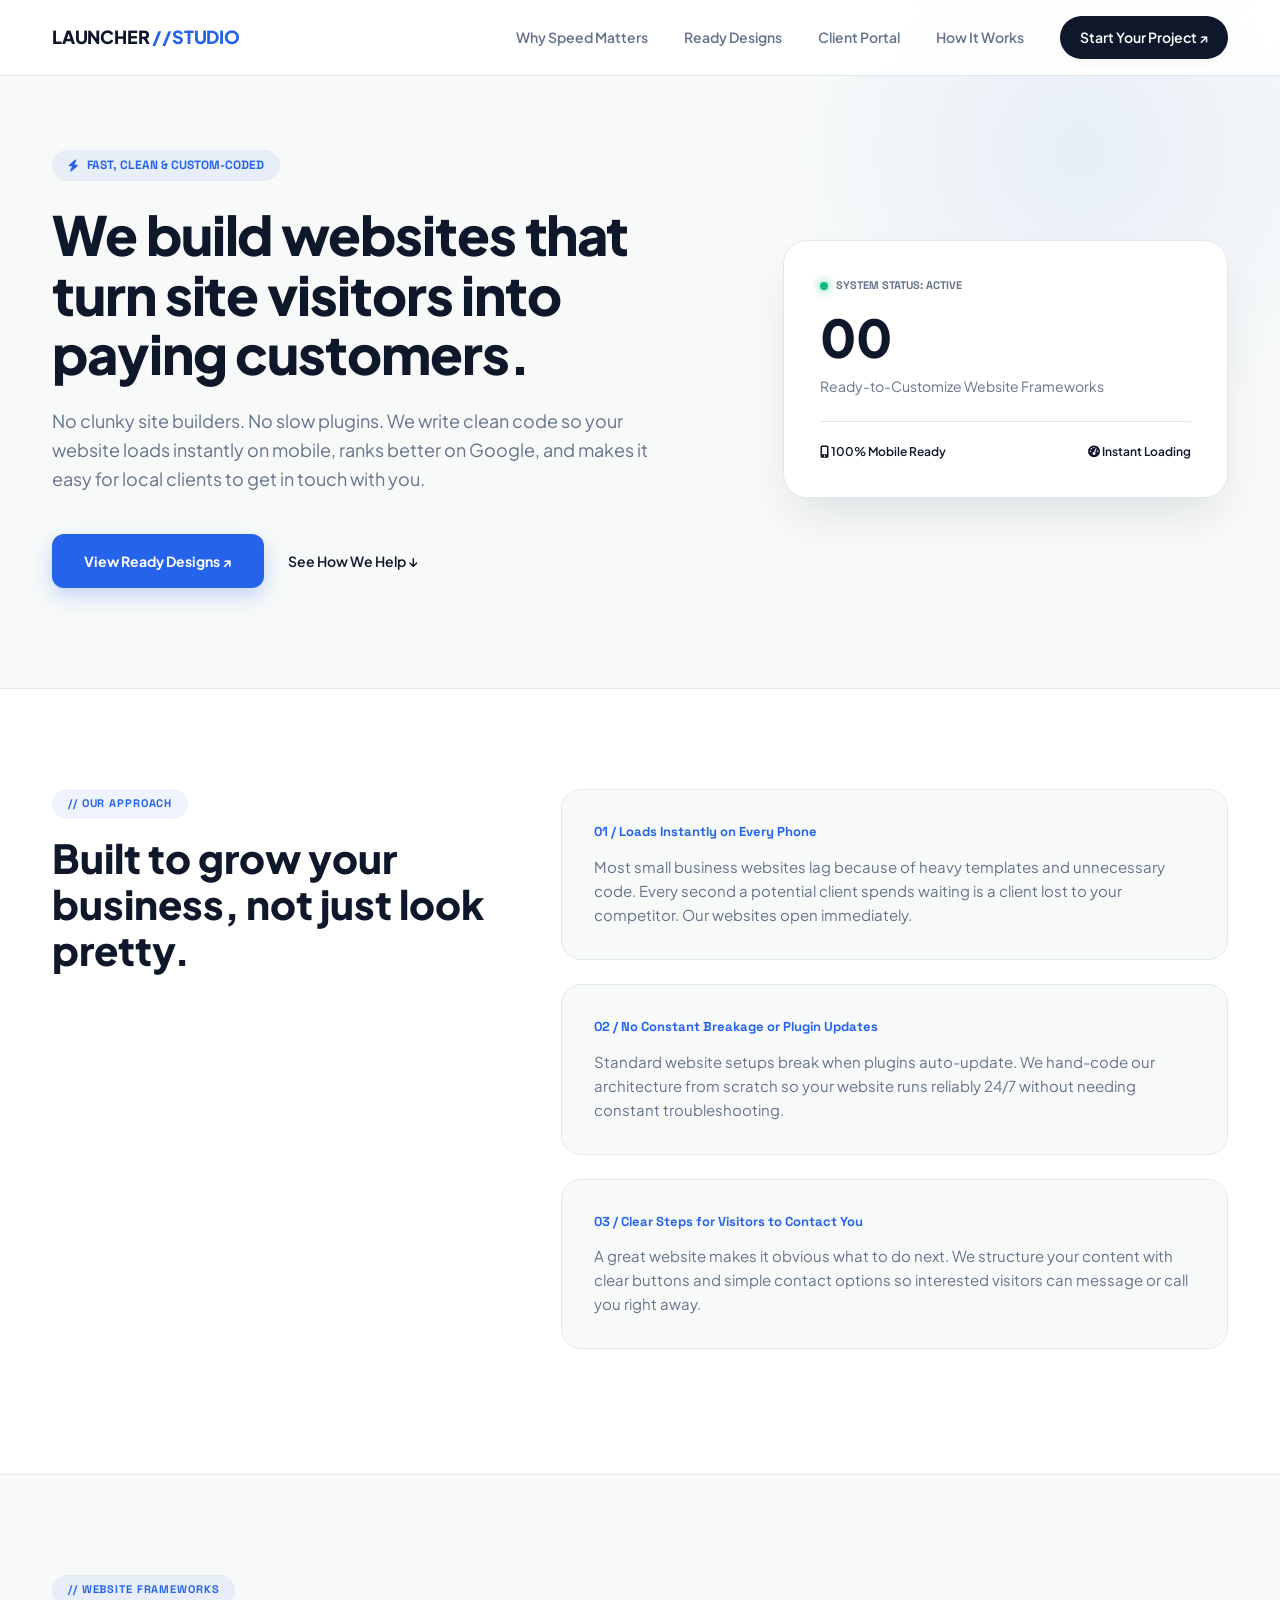
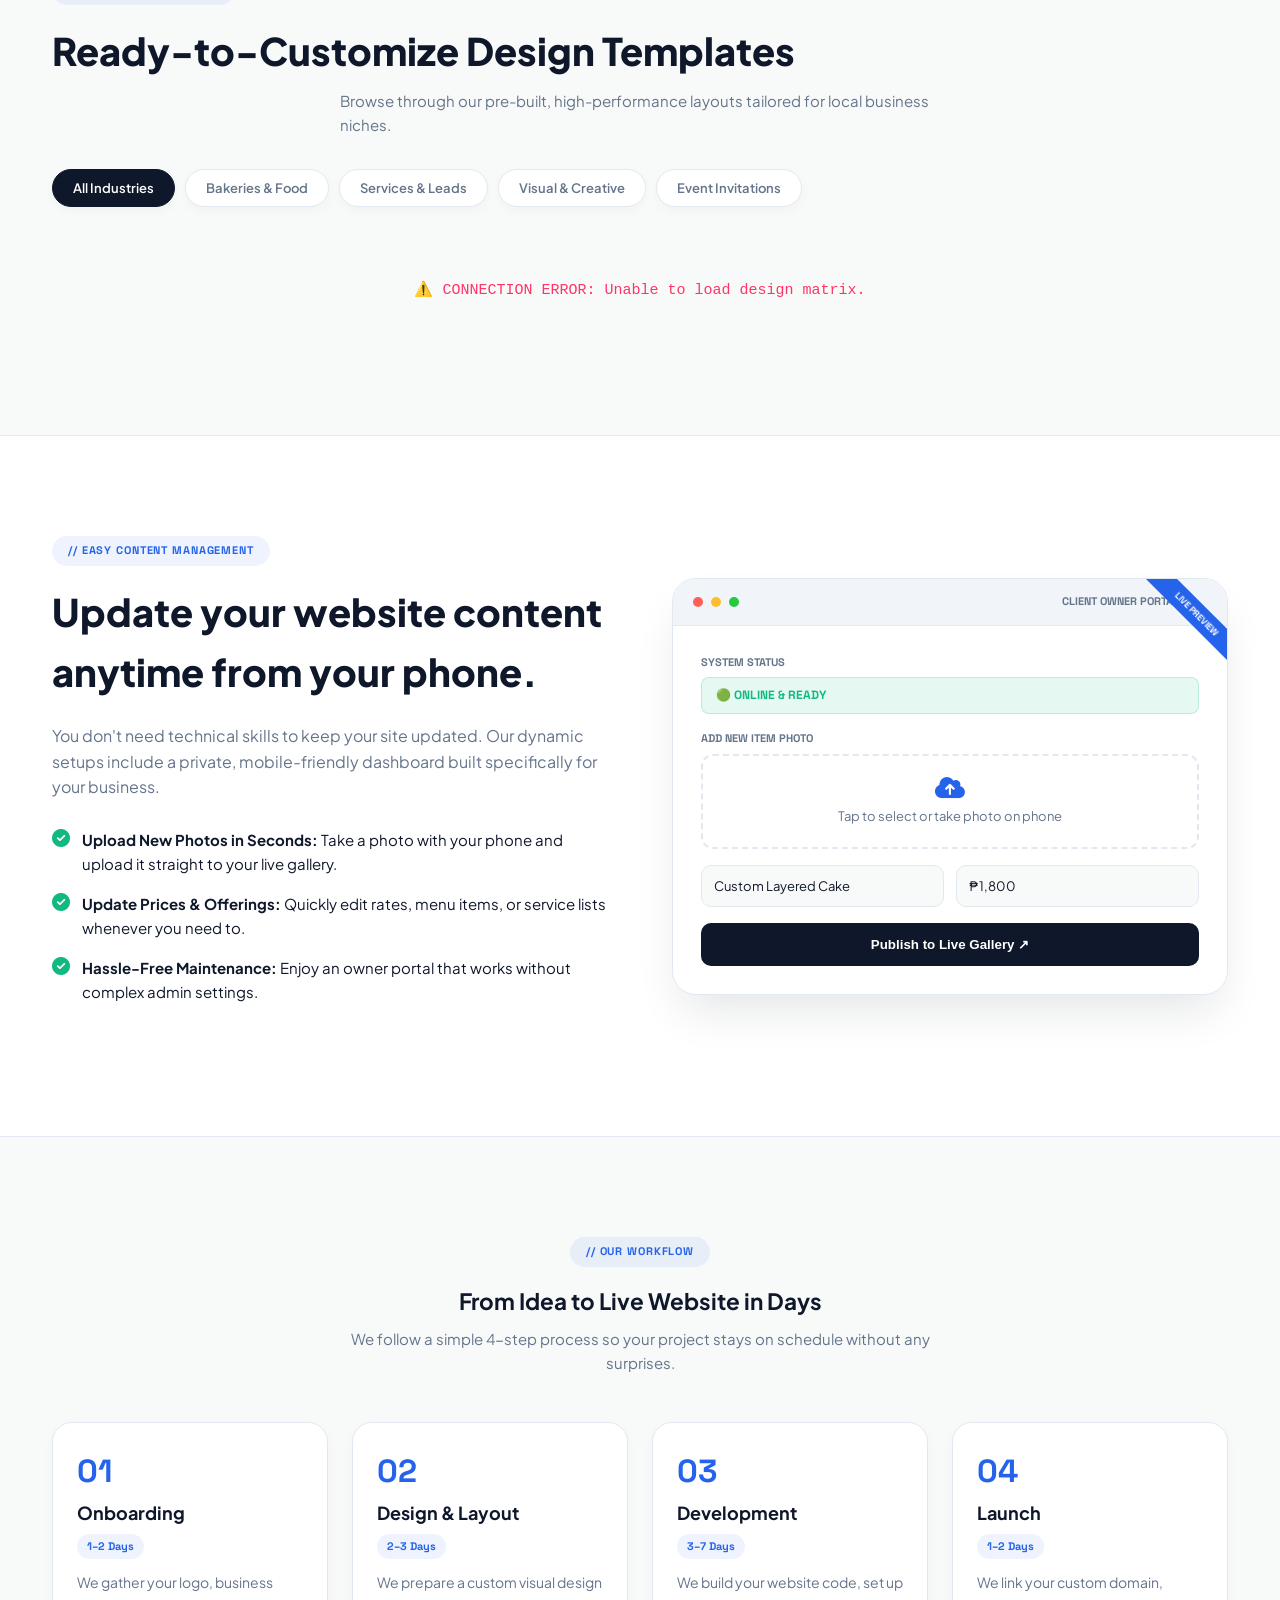
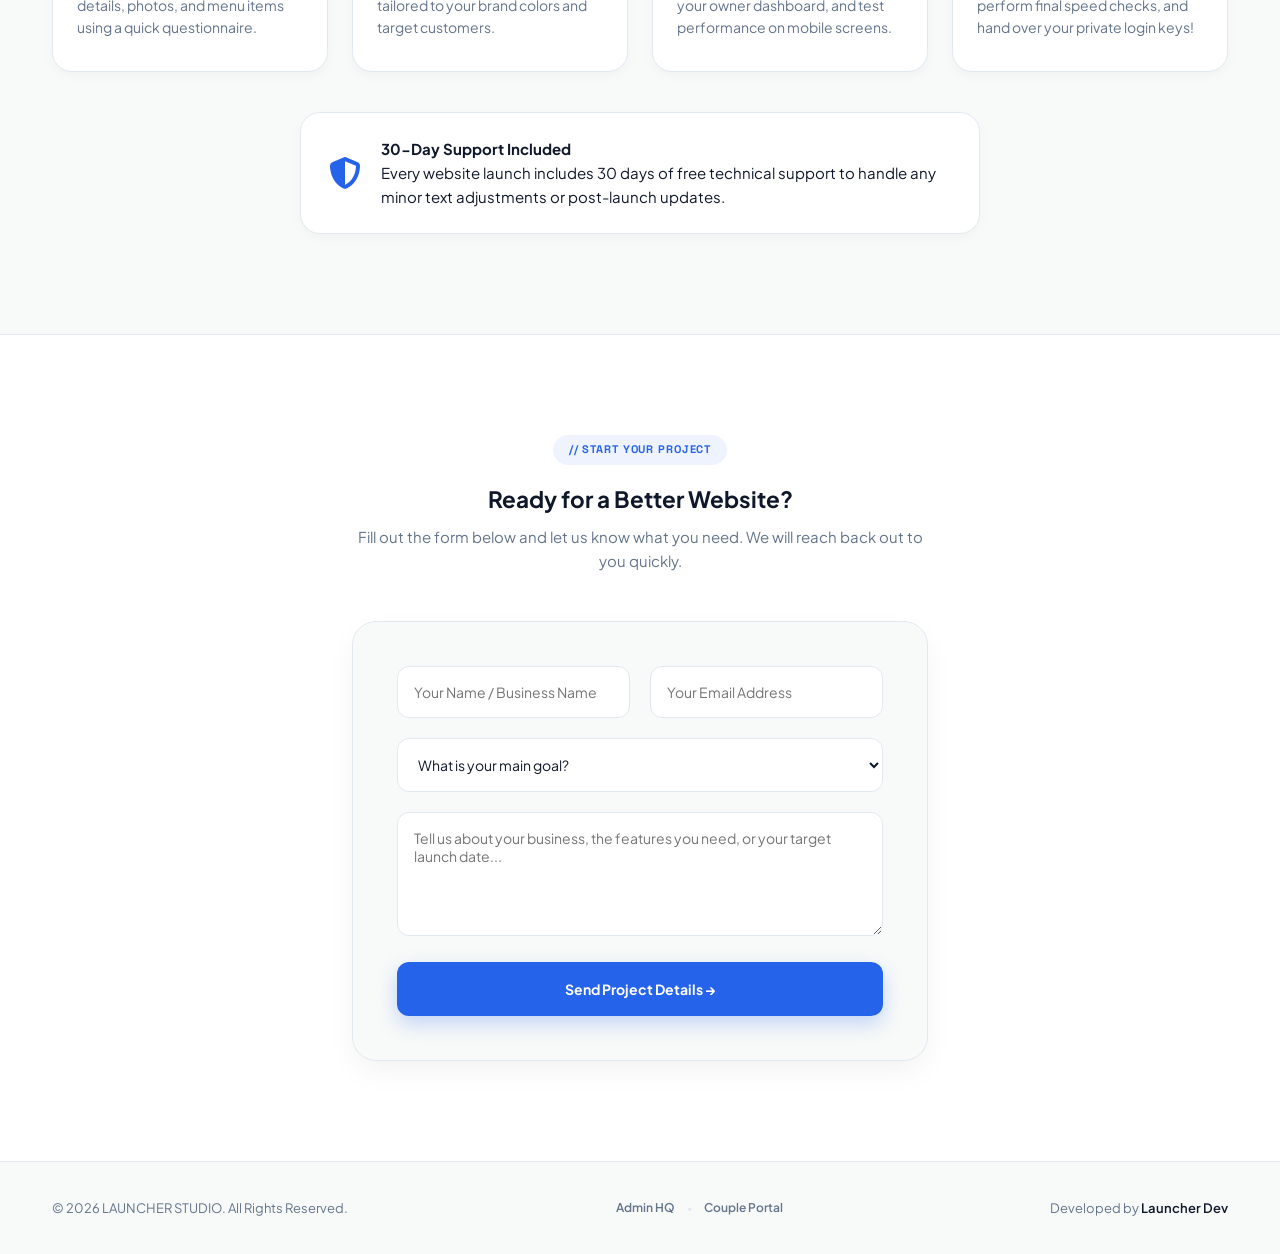
==== commit 93ed333b: "iconremoved" ====
--- a/index.html
+++ b/index.html
@@ -256,9 +256,9 @@
                 
                 <!-- Clean Management Links moved to Footer -->
                 <div class="footer-admin-links">
-                    <a href="/dashboard/" class="footer-portal-link"><i class="fas fa-lock"></i> Admin HQ</a>
+                    <a href="/dashboard/" class="footer-portal-link"> Admin HQ</a>
                     <span class="divider">•</span>
-                    <a href="/event-hq-client-portal/" class="footer-portal-link"><i class="fas fa-heart"></i> Couple Portal</a>
+                    <a href="/event-hq-client-portal/" class="footer-portal-link"> Couple Portal</a>
                 </div>
 
                 <p class="attribution">Developed by <a href="mailto:the.launchpaddev@gmail.com">Launcher Dev</a></p>
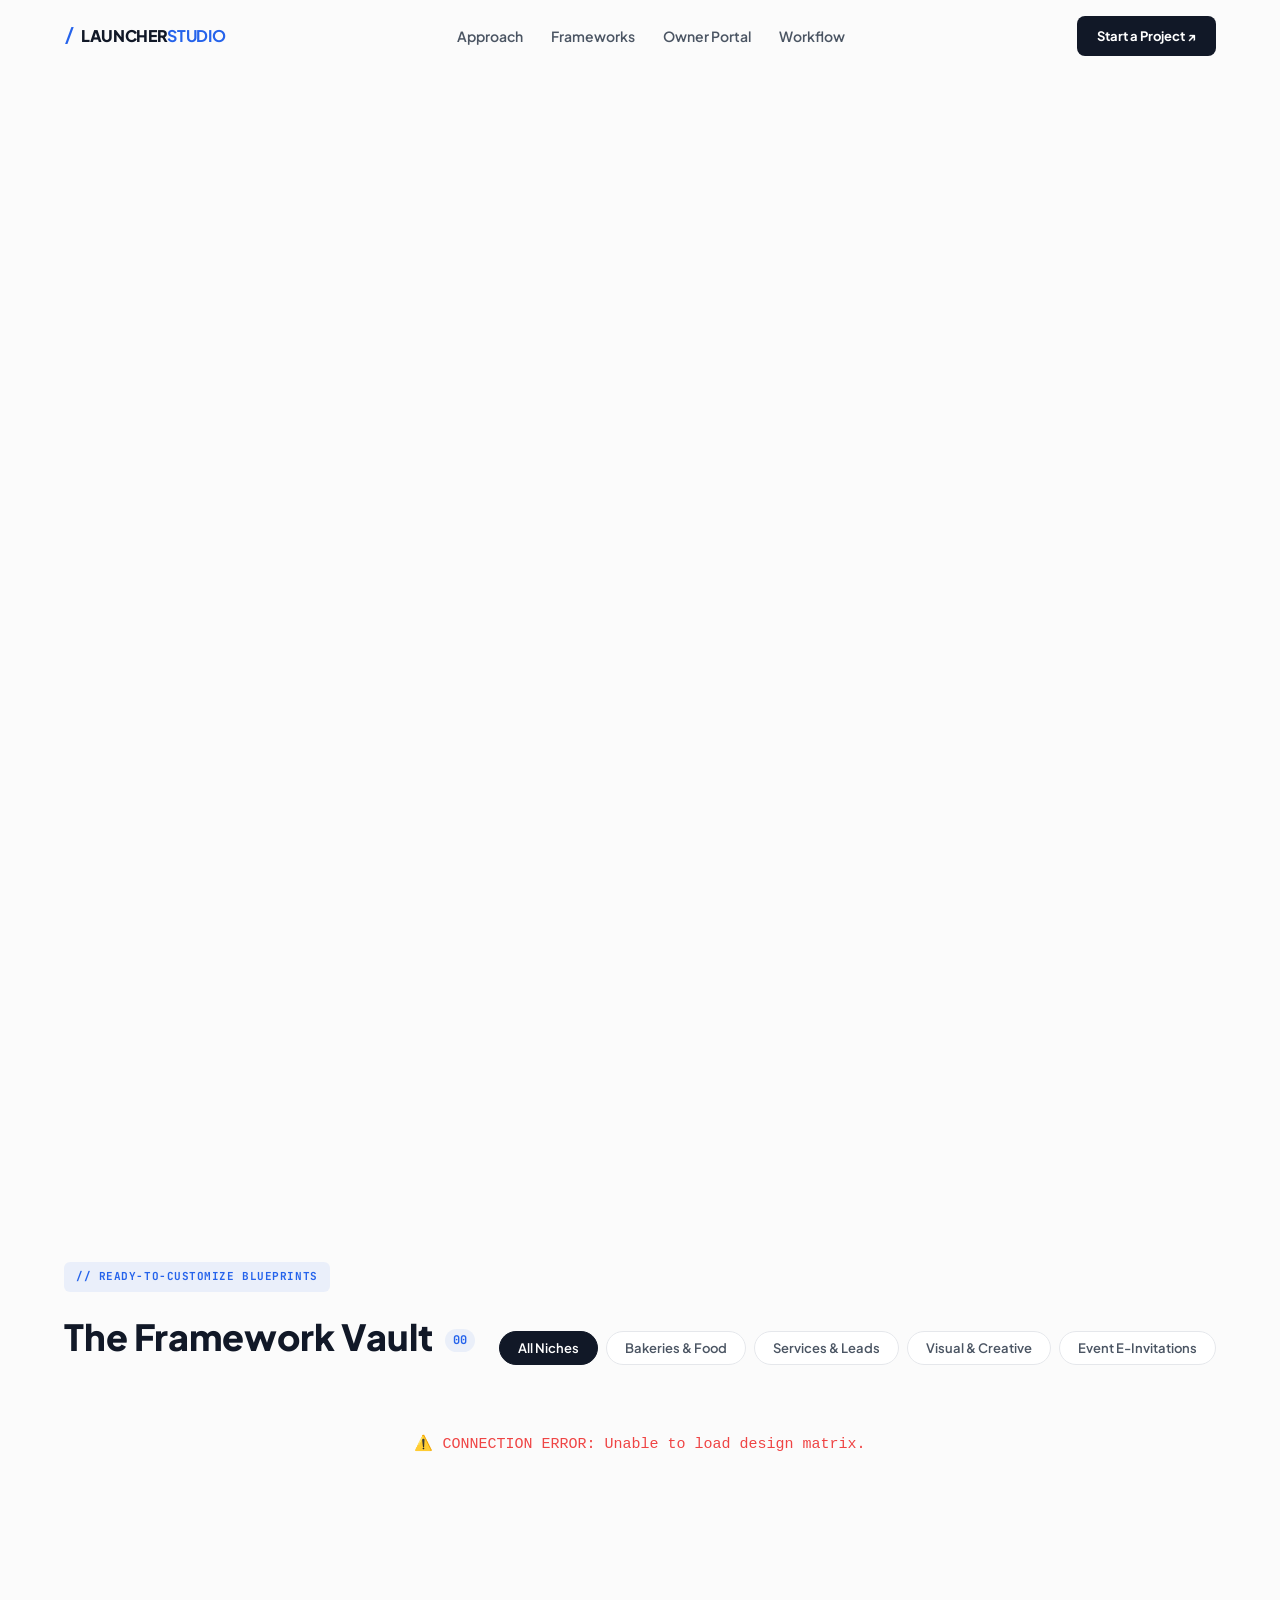
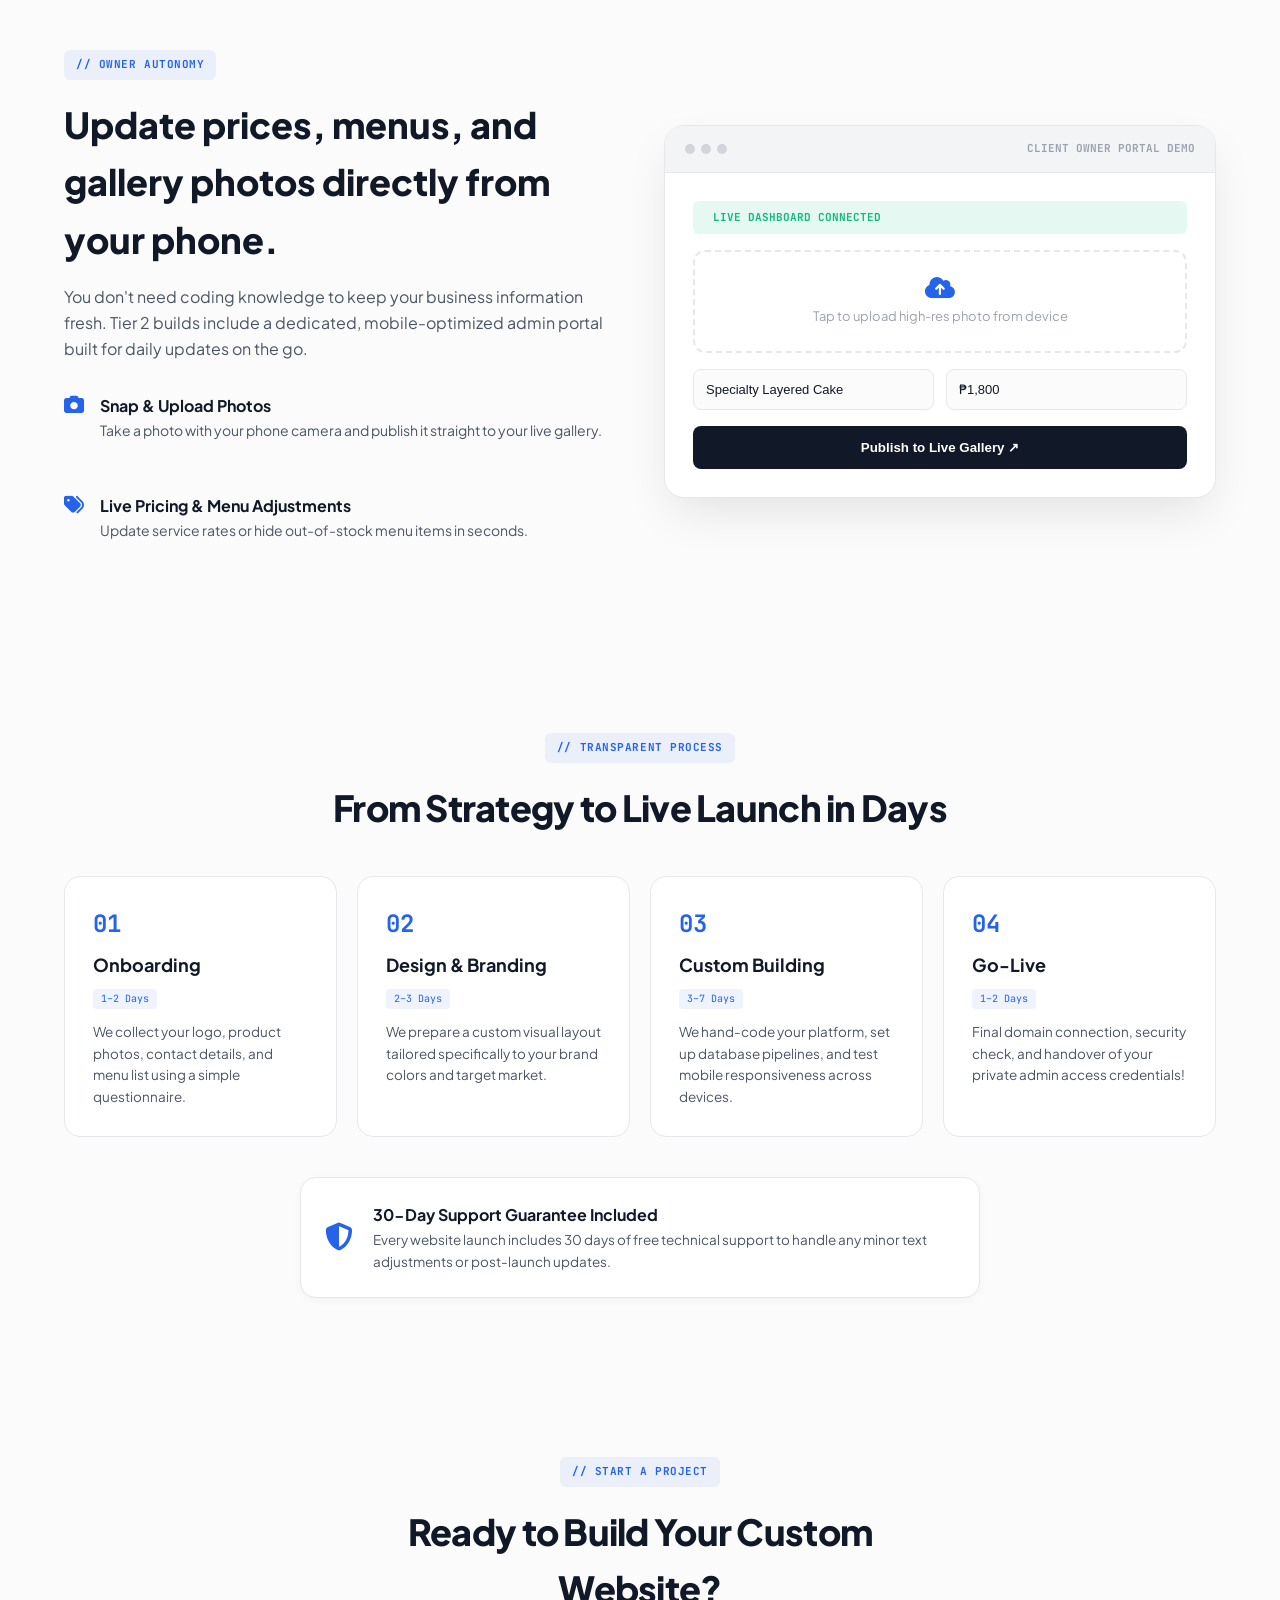
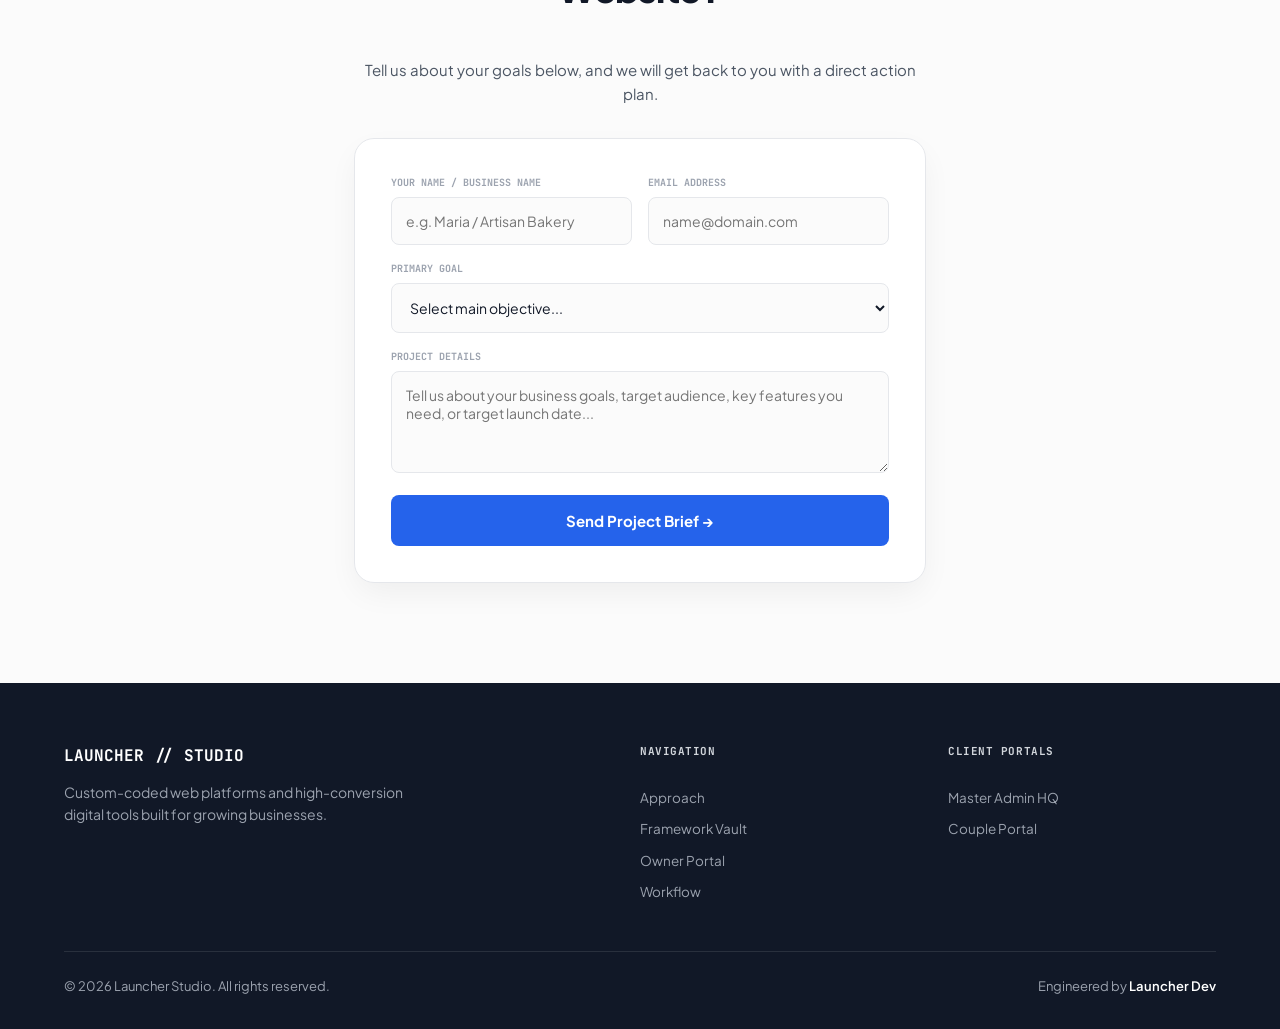
==== commit 020edb5f: "UIChange" ====
--- a/index.html
+++ b/index.html
@@ -3,7 +3,7 @@
 <head>
     <meta charset="UTF-8">
     <meta name="viewport" content="width=device-width, initial-scale=1.0">
-    <title>Launcher // Studio</title>
+    <title>LAUNCHER // STUDIO</title>
     <link rel="icon" type="image/svg+xml" href="/Files/LaunchpadFAV.svg">
     <link rel="stylesheet" href="styles.css">
 
@@ -11,257 +11,292 @@
     <link rel="stylesheet" href="https://cdnjs.cloudflare.com/ajax/libs/font-awesome/6.4.0/css/all.min.css">
     <link rel="preconnect" href="https://fonts.googleapis.com">
     <link rel="preconnect" href="https://fonts.gstatic.com" crossorigin>
-    <link href="https://fonts.googleapis.com/css2?family=Plus+Jakarta+Sans:wght@400;500;600;700;800&family=Space+Grotesk:wght@500;700&display=swap" rel="stylesheet">
+    <link href="https://fonts.googleapis.com/css2?family=Plus+Jakarta+Sans:ital,wght@0,400;0,600;0,700;0,800;1,400&family=JetBrains+Mono:wght@500;700&display=swap" rel="stylesheet">
 
     <meta property="og:type" content="website">
     <meta property="og:url" content="https://launcher-studio.vercel.app">
     <meta property="og:title" content="LAUNCHER STUDIO // High-Performance Web Development">
-    <meta property="og:description" content="Fast, custom-coded websites built to help local businesses attract more customers.">
+    <meta property="og:description" content="Custom-coded, ultra-fast web platforms and digital invite engines for modern businesses.">
     <meta property="og:image" content="https://launcher-studio.vercel.app/Files/og-preview.png">
 </head>
-<body>
-
-    <header class="navbar">
-        <div class="container nav-container">
-            <a href="#" class="logo">LAUNCHER <span>//STUDIO</span></a>
-            
-            <button class="nav-toggle" aria-label="Toggle Menu" id="navToggle">
-                <span class="bar"></span>
-                <span class="bar"></span>
-                <span class="bar"></span>
+<body class="editorial-engine">
+
+    <!-- Navigation Bar -->
+    <header class="studio-header">
+        <div class="container nav-row">
+            <a href="#" class="studio-logo">
+                <span class="logo-mark">/</span>
+                <span class="logo-type">LAUNCHER<strong>STUDIO</strong></span>
+            </a>
+
+            <nav class="pill-nav">
+                <a href="#advantages" class="pill-link">Approach</a>
+                <a href="#vault" class="pill-link">Frameworks</a>
+                <a href="#portal" class="pill-link">Owner Portal</a>
+                <a href="#workflow" class="pill-link">Workflow</a>
+            </nav>
+
+            <a href="#contact" class="btn-cta-nav">Start a Project ↗</a>
+
+            <button class="mobile-toggle" id="navToggle" aria-label="Toggle Navigation">
+                <i class="fas fa-bars"></i>
             </button>
-
-            <nav class="nav-menu" id="navMenu">
-                <a href="#mission">Why Speed Matters</a>
-                <a href="#work">Ready Designs</a>
-                <a href="#portal-feature">Client Portal</a>
-                <a href="#process">How It Works</a>
-                <a href="#contact" class="btn btn-nav-stark">Start Your Project ↗</a>
-            </nav>
         </div>
     </header>
 
     <main>
         <!-- Hero Section -->
-        <section class="hero-section">
-            <div class="hero-backdrop"></div>
-            <div class="container hero-layout-grid">
-                <div class="hero-text-block anim-slide-left">
-                    <span class="hero-ticker"><i class="fas fa-bolt"></i> FAST, CLEAN & CUSTOM-CODED</span>
-                    <h1>We build websites that turn site visitors into paying customers.</h1>
-                    <p class="hero-lead">No clunky site builders. No slow plugins. We write clean code so your website loads instantly on mobile, ranks better on Google, and makes it easy for local clients to get in touch with you.</p>
-                    <div class="hero-cta-group anim-fade-up delay-1">
-                        <a href="#work" class="btn btn-stark-primary">View Ready Designs ↗</a>
-                        <a href="#mission" class="btn btn-stark-link">See How We Help ↓</a>
-                    </div>
-                </div>
-
-                <div class="hero-stats-block anim-slide-right delay-2">
-                    <div class="floating-card">
-                        <div class="stat-header">
-                            <span class="pulse-indicator"></span>
-                            <span class="stat-tag">SYSTEM STATUS: ACTIVE</span>
-                        </div>
-                        <div class="stat-num" id="templateCounter">
-                            <i class="fas fa-spinner fa-spin" style="font-size: 0.8em; opacity: 0.6;"></i>
-                        </div>
-                        <div class="stat-label">Ready-to-Customize Website Frameworks</div>
-                        <div class="stat-footer-bar">
-                            <span><i class="fas fa-mobile-alt"></i> 100% Mobile Ready</span>
-                            <span><i class="fas fa-tachometer-alt"></i> Instant Loading</span>
-                        </div>
-                    </div>
-                </div>
-            </div>
-        </section>
-
-        <!-- Why Speed Matters Section -->
-        <section id="mission" class="mission-section">
-            <div class="container mission-grid">
-                <div class="grid-left-sticky anim-slide-left">
-                    <span class="section-indicator">// OUR APPROACH</span>
-                    <h2>Built to grow your business, not just look pretty.</h2>
-                </div>
-                <div class="grid-right-content anim-slide-right delay-1">
-                    <div class="philosophy-block hover-lift">
-                        <h4>01 / Loads Instantly on Every Phone</h4>
-                        <p>Most small business websites lag because of heavy templates and unnecessary code. Every second a potential client spends waiting is a client lost to your competitor. Our websites open immediately.</p>
-                    </div>
-
-                    <div class="philosophy-block hover-lift">
-                        <h4>02 / No Constant Breakage or Plugin Updates</h4>
-                        <p>Standard website setups break when plugins auto-update. We hand-code our architecture from scratch so your website runs reliably 24/7 without needing constant troubleshooting.</p>
-                    </div>
-
-                    <div class="philosophy-block hover-lift">
-                        <h4>03 / Clear Steps for Visitors to Contact You</h4>
-                        <p>A great website makes it obvious what to do next. We structure your content with clear buttons and simple contact options so interested visitors can message or call you right away.</p>
-                    </div>
-                </div>
-            </div>
-        </section>
-
-        <!-- Ready Designs Vault Section -->
-        <section id="work" class="work-section">
+        <section class="hero-block anim-fade-up">
+            <div class="container hero-grid">
+                <div class="hero-left">
+                    <div class="tech-badge">
+                        <span class="pulse-indicator"></span> Custom Code • Zero Page Builders
+                    </div>
+                    <h1>Websites built for speed, conversion, and zero maintenance overhead.</h1>
+                    <p class="hero-intro">We design and hand-code fast, clean digital platforms for local businesses. No clunky plugins, no sudden website crashes, and no unnecessary page-builder bloat.</p>
+
+                    <div class="hero-btn-group">
+                        <a href="#vault" class="btn-primary-studio">Explore Framework Vault ↗</a>
+                        <a href="#advantages" class="btn-secondary-studio">Why Custom Code Wins ↓</a>
+                    </div>
+                </div>
+
+                <div class="hero-right">
+                    <div class="hero-metric-card">
+                        <div class="card-top-tag">GUARANTEED PERFORMANCE METRICS</div>
+                        <div class="metric-display">
+                            <span class="metric-num">0.4s</span>
+                            <span class="metric-title">Average Mobile Load Time</span>
+                        </div>
+                        <div class="metric-list">
+                            <div class="m-row"><i class="fas fa-bolt"></i> <span>Instant Mobile Opening Speed</span></div>
+                            <div class="m-row"><i class="fas fa-shield-alt"></i> <span>Built for 24/7 Reliability</span></div>
+                            <div class="m-row"><i class="fas fa-check-circle"></i> <span>No Plugin Security Risks or Crashes</span></div>
+                        </div>
+                    </div>
+                </div>
+            </div>
+        </section>
+
+        <!-- Advantages Section -->
+        <section id="advantages" class="advantages-block anim-fade-up">
             <div class="container">
-                <div class="work-section-header anim-slide-left">
-                    <span class="section-indicator">// WEBSITE FRAMEWORKS</span>
-                    <h2>Ready-to-Customize Design Templates</h2>
-                    <p class="section-subtitle">Browse through our pre-built, high-performance layouts tailored for local business niches.</p>
-                </div>
-
-                <div class="filter-controls anim-fade-up delay-1">
-                    <button class="filter-btn active" data-filter="all">All Industries</button>
-                    <button class="filter-btn" data-filter="bakery">Bakeries & Food</button>
-                    <button class="filter-btn" data-filter="conversion">Services & Leads</button>
-                    <button class="filter-btn" data-filter="visual">Visual & Creative</button>
-                    <button class="filter-btn" data-filter="invite">Event Invitations</button>
-                </div>
-
-                <div class="work-matrix-grid anim-fade-up delay-2" id="projectMatrix"></div>
-            </div>
-        </section>
-
-        <!-- Client Portal Feature Section -->
-        <section id="portal-feature" class="portal-feature-section">
-            <div class="container portal-grid">
-                <div class="portal-text-block anim-slide-left">
-                    <span class="section-indicator">// EASY CONTENT MANAGEMENT</span>
-                    <h2>Update your website content anytime from your phone.</h2>
-                    <p class="portal-lead">You don't need technical skills to keep your site updated. Our dynamic setups include a private, mobile-friendly dashboard built specifically for your business.</p>
-                    <ul class="portal-benefits-list">
-                        <li><i class="fas fa-check-circle"></i> <span><strong>Upload New Photos in Seconds:</strong> Take a photo with your phone and upload it straight to your live gallery.</span></li>
-                        <li><i class="fas fa-check-circle"></i> <span><strong>Update Prices & Offerings:</strong> Quickly edit rates, menu items, or service lists whenever you need to.</span></li>
-                        <li><i class="fas fa-check-circle"></i> <span><strong>Hassle-Free Maintenance:</strong> Enjoy an owner portal that works without complex admin settings.</span></li>
-                    </ul>
-                </div>
-                
-                <div class="portal-preview-card anim-slide-right delay-1 hover-lift">
-                    <div class="portal-sample-ribbon">LIVE PREVIEW</div>
-                    <div class="portal-card-header">
-                        <span class="dot red"></span>
-                        <span class="dot yellow"></span>
-                        <span class="dot green"></span>
-                        <span class="console-title">CLIENT OWNER PORTAL</span>
-                    </div>
-                    <div class="portal-card-body">
-                        <div class="mock-input-group">
-                            <label>SYSTEM STATUS</label>
-                            <div class="mock-badge">🟢 ONLINE & READY</div>
-                        </div>
-                        <div class="mock-input-group">
-                            <label>ADD NEW ITEM PHOTO</label>
-                            <div class="mock-upload-zone">
-                                <i class="fas fa-cloud-upload-alt"></i>
-                                <span>Tap to select or take photo on phone</span>
+                <div class="section-header-editorial">
+                    <span class="eyebrow-tag">// CORE ADVANTAGES</span>
+                    <h2>Engineered for local business growth.</h2>
+                </div>
+
+                <div class="advantages-tri-grid">
+                    <div class="adv-card">
+                        <span class="adv-num">01</span>
+                        <h3>Instant Mobile Loading</h3>
+                        <p>When a client taps your website link on a mobile phone, every second of lag leads to lost sales. Our custom sites open immediately on 4G and 5G networks.</p>
+                    </div>
+
+                    <div class="adv-card">
+                        <span class="adv-num">02</span>
+                        <h3>Zero Plugin Fatigue</h3>
+                        <p>Standard WordPress and Wix sites break when background plugins auto-update. We hand-code our architecture so your site runs reliably 24/7 without requiring maintenance fees.</p>
+                    </div>
+
+                    <div class="adv-card">
+                        <span class="adv-num">03</span>
+                        <h3>Conversion-First Layouts</h3>
+                        <p>A beautiful site is useless if it doesn't generate inquiries. We structure layouts around clear call buttons, instant contact triggers, and intuitive booking flows.</p>
+                    </div>
+                </div>
+            </div>
+        </section>
+
+        <!-- Framework Vault Section -->
+        <section id="vault" class="vault-block anim-fade-up">
+            <div class="container">
+                <div class="vault-top-flex">
+                    <div>
+                        <span class="eyebrow-tag">// READY-TO-CUSTOMIZE BLUEPRINTS</span>
+                        <h2>The Framework Vault <small class="vault-counter-badge" id="templateCounter">00</small></h2>
+                    </div>
+
+                    <div class="filter-controls">
+                        <button class="filter-btn active" data-filter="all">All Niches</button>
+                        <button class="filter-btn" data-filter="bakery">Bakeries & Food</button>
+                        <button class="filter-btn" data-filter="conversion">Services & Leads</button>
+                        <button class="filter-btn" data-filter="visual">Visual & Creative</button>
+                        <button class="filter-btn" data-filter="invite">Event E-Invitations</button>
+                    </div>
+                </div>
+
+                <div class="work-matrix-grid" id="projectMatrix"></div>
+            </div>
+        </section>
+
+        <!-- Owner Portal Experience Section -->
+        <section id="portal" class="portal-block anim-fade-up">
+            <div class="container portal-flex">
+                <div class="portal-copy">
+                    <span class="eyebrow-tag">// OWNER AUTONOMY</span>
+                    <h2>Update prices, menus, and gallery photos directly from your phone.</h2>
+                    <p>You don't need coding knowledge to keep your business information fresh. Tier 2 builds include a dedicated, mobile-optimized admin portal built for daily updates on the go.</p>
+
+                    <div class="portal-feature-list">
+                        <div class="pf-item">
+                            <i class="fas fa-camera"></i>
+                            <div>
+                                <strong>Snap & Upload Photos</strong>
+                                <p>Take a photo with your phone camera and publish it straight to your live gallery.</p>
                             </div>
                         </div>
-                        <div class="mock-input-row">
-                            <input type="text" value="Custom Layered Cake" readonly>
+
+                        <div class="pf-item">
+                            <i class="fas fa-tags"></i>
+                            <div>
+                                <strong>Live Pricing & Menu Adjustments</strong>
+                                <p>Update service rates or hide out-of-stock menu items in seconds.</p>
+                            </div>
+                        </div>
+                    </div>
+                </div>
+
+                <div class="portal-browser-mockup">
+                    <div class="browser-header">
+                        <div class="b-dots"><span></span><span></span><span></span></div>
+                        <span class="b-title">CLIENT OWNER PORTAL DEMO</span>
+                    </div>
+                    <div class="browser-body">
+                        <div class="status-badge-green">
+                            <span class="pulse-dot"></span> LIVE DASHBOARD CONNECTED
+                        </div>
+                        <div class="upload-area">
+                            <i class="fas fa-cloud-upload-alt"></i>
+                            <span>Tap to upload high-res photo from device</span>
+                        </div>
+                        <div class="mock-fields">
+                            <input type="text" value="Specialty Layered Cake" readonly>
                             <input type="text" value="₱1,800" readonly>
                         </div>
-                        <button class="mock-btn-publish" onclick="return false;">Publish to Live Gallery ↗</button>
-                    </div>
-                </div>
-            </div>
-        </section>
-
-        <!-- Process Pipeline Section -->
-        <section id="process" class="process-section">
+                        <button class="btn-mock-publish" onclick="return false;">Publish to Live Gallery ↗</button>
+                    </div>
+                </div>
+            </div>
+        </section>
+
+        <!-- Delivery Workflow Section -->
+        <section id="workflow" class="workflow-block anim-fade-up">
             <div class="container">
-                <div class="text-center anim-slide-left header-margin">
-                    <span class="section-indicator">// OUR WORKFLOW</span>
-                    <h2>From Idea to Live Website in Days</h2>
-                    <p class="section-subtitle">We follow a simple 4-step process so your project stays on schedule without any surprises.</p>
-                </div>
-
-                <div class="pipeline-grid anim-fade-up delay-1">
-                    <div class="pipeline-card hover-lift">
-                        <div class="step-num">01</div>
+                <div class="section-header-editorial text-center">
+                    <span class="eyebrow-tag">// TRANSPARENT PROCESS</span>
+                    <h2>From Strategy to Live Launch in Days</h2>
+                </div>
+
+                <div class="workflow-grid">
+                    <div class="step-card">
+                        <span class="step-badge">01</span>
                         <h4>Onboarding</h4>
-                        <span class="time-tag">1–2 Days</span>
-                        <p>We gather your logo, business details, photos, and menu items using a quick questionnaire.</p>
-                    </div>
-
-                    <div class="pipeline-card hover-lift">
-                        <div class="step-num">02</div>
-                        <h4>Design & Layout</h4>
-                        <span class="time-tag">2–3 Days</span>
-                        <p>We prepare a custom visual design tailored to your brand colors and target customers.</p>
-                    </div>
-
-                    <div class="pipeline-card hover-lift">
-                        <div class="step-num">03</div>
-                        <h4>Development</h4>
-                        <span class="time-tag">3–7 Days</span>
-                        <p>We build your website code, set up your owner dashboard, and test performance on mobile screens.</p>
-                    </div>
-
-                    <div class="pipeline-card hover-lift">
-                        <div class="step-num">04</div>
-                        <h4>Launch</h4>
-                        <span class="time-tag">1–2 Days</span>
-                        <p>We link your custom domain, perform final speed checks, and hand over your private login keys!</p>
-                    </div>
-                </div>
-
-                <div class="warranty-badge-container anim-fade-up delay-2">
-                    <div class="warranty-badge">
-                        <div class="warranty-icon"><i class="fas fa-shield-alt"></i></div>
-                        <div class="warranty-text">
-                            <h4>30-Day Support Included</h4>
-                            <p>Every website launch includes 30 days of free technical support to handle any minor text adjustments or post-launch updates.</p>
-                        </div>
-                    </div>
-                </div>
-            </div>
-        </section>
-
-        <!-- Contact Form Section -->
-        <section id="contact" class="contact-section">
-            <div class="container contact-max-width">
-                <div class="text-center anim-slide-left header-margin">
-                    <span class="section-indicator">// START YOUR PROJECT</span>
-                    <h2>Ready for a Better Website?</h2>
-                    <p class="section-subtitle">Fill out the form below and let us know what you need. We will reach back out to you quickly.</p>
-                </div>
-
-                <form id="agencyForm" class="agency-intake-form anim-fade-up delay-1">
-                    <div class="stark-input-row">
-                        <input type="text" id="bizName" placeholder="Your Name / Business Name" required>
-                        <input type="email" id="bizEmail" placeholder="Your Email Address" required>
-                    </div>
-                    <div class="stark-input-group">
+                        <span class="step-time">1–2 Days</span>
+                        <p>We collect your logo, product photos, contact details, and menu list using a simple questionnaire.</p>
+                    </div>
+
+                    <div class="step-card">
+                        <span class="step-badge">02</span>
+                        <h4>Design & Branding</h4>
+                        <span class="step-time">2–3 Days</span>
+                        <p>We prepare a custom visual layout tailored specifically to your brand colors and target market.</p>
+                    </div>
+
+                    <div class="step-card">
+                        <span class="step-badge">03</span>
+                        <h4>Custom Building</h4>
+                        <span class="step-time">3–7 Days</span>
+                        <p>We hand-code your platform, set up database pipelines, and test mobile responsiveness across devices.</p>
+                    </div>
+
+                    <div class="step-card">
+                        <span class="step-badge">04</span>
+                        <h4>Go-Live</h4>
+                        <span class="step-time">1–2 Days</span>
+                        <p>Final domain connection, security check, and handover of your private admin access credentials!</p>
+                    </div>
+                </div>
+
+                <div class="guarantee-ribbon">
+                    <i class="fas fa-shield-alt g-icon"></i>
+                    <div>
+                        <h4>30-Day Support Guarantee Included</h4>
+                        <p>Every website launch includes 30 days of free technical support to handle any minor text adjustments or post-launch updates.</p>
+                    </div>
+                </div>
+            </div>
+        </section>
+
+        <!-- Intake Form Section -->
+        <section id="contact" class="contact-block anim-fade-up">
+            <div class="container contact-max">
+                <div class="section-header-editorial text-center">
+                    <span class="eyebrow-tag">// START A PROJECT</span>
+                    <h2>Ready to Build Your Custom Website?</h2>
+                    <p class="sub-lead">Tell us about your goals below, and we will get back to you with a direct action plan.</p>
+                </div>
+
+                <form id="agencyForm" class="editorial-form">
+                    <div class="form-grid">
+                        <div class="form-group">
+                            <label for="bizName">YOUR NAME / BUSINESS NAME</label>
+                            <input type="text" id="bizName" placeholder="e.g. Maria / Artisan Bakery" required>
+                        </div>
+                        <div class="form-group">
+                            <label for="bizEmail">EMAIL ADDRESS</label>
+                            <input type="email" id="bizEmail" placeholder="name@domain.com" required>
+                        </div>
+                    </div>
+
+                    <div class="form-group">
+                        <label for="bizGoal">PRIMARY GOAL</label>
                         <select id="bizGoal" required>
-                            <option value="" disabled selected>What is your main goal?</option>
-                            <option value="custom">Customize a Ready Design Template</option>
+                            <option value="" disabled selected>Select main objective...</option>
+                            <option value="custom">Customize a Ready Vault Framework</option>
                             <option value="fullstack">Build a Custom Web Application</option>
-                            <option value="consult">Book a Free Strategy Consultation</option>
+                            <option value="consult">Schedule a Free Strategy Call</option>
                         </select>
                     </div>
-                    <div class="stark-input-group">
-                        <textarea id="bizBrief" rows="5" placeholder="Tell us about your business, the features you need, or your target launch date..."></textarea>
-                    </div>
-                    <button type="submit" class="btn btn-stark-submit">Send Project Details →</button>
+
+                    <div class="form-group">
+                        <label for="bizBrief">PROJECT DETAILS</label>
+                        <textarea id="bizBrief" rows="4" placeholder="Tell us about your business goals, target audience, key features you need, or target launch date..."></textarea>
+                    </div>
+
+                    <button type="submit" class="btn-submit-editorial">Send Project Brief →</button>
                 </form>
             </div>
         </section>
     </main>
 
-    <!-- Footer with Clean Utility Access Bar -->
-    <footer class="site-footer">
+    <!-- Refined Editorial Footer -->
+    <footer class="editorial-footer">
         <div class="container">
             <div class="footer-grid">
-                <p>&copy; 2026 LAUNCHER STUDIO. All Rights Reserved.</p>
-                
-                <!-- Clean Management Links moved to Footer -->
-                <div class="footer-admin-links">
-                    <a href="/dashboard/" class="footer-portal-link"> Admin HQ</a>
-                    <span class="divider">•</span>
-                    <a href="/event-hq-client-portal/" class="footer-portal-link"> Couple Portal</a>
-                </div>
-
-                <p class="attribution">Developed by <a href="mailto:the.launchpaddev@gmail.com">Launcher Dev</a></p>
+                <div class="f-col-brand">
+                    <div class="f-brand-title">LAUNCHER // STUDIO</div>
+                    <p class="f-brand-desc">Custom-coded web platforms and high-conversion digital tools built for growing businesses.</p>
+                </div>
+
+                <div class="f-col-links">
+                    <span class="f-col-label">NAVIGATION</span>
+                    <a href="#advantages">Approach</a>
+                    <a href="#vault">Framework Vault</a>
+                    <a href="#portal">Owner Portal</a>
+                    <a href="#workflow">Workflow</a>
+                </div>
+
+                <div class="f-col-links">
+                    <span class="f-col-label">CLIENT PORTALS</span>
+                    <a href="/dashboard/">Master Admin HQ</a>
+                    <a href="/event-hq-client-portal/">Couple Portal</a>
+                </div>
+            </div>
+
+            <div class="footer-bottom-row">
+                <p>&copy; 2026 Launcher Studio. All rights reserved.</p>
+                <p>Engineered by <a href="mailto:the.launchpaddev@gmail.com">Launcher Dev</a></p>
             </div>
         </div>
     </footer>
--- a/styles.css
+++ b/styles.css
@@ -1,31 +1,31 @@
 /* ==========================================================================
-   LAUNCHER STUDIO // RESPONSIVE & ANIMATED DESIGN SYSTEM
+   LAUNCHER STUDIO // EDITORIAL DESIGN SYSTEM
    ========================================================================== */
-@import url('https://fonts.googleapis.com/css2?family=Plus+Jakarta+Sans:wght@400;500;600;700;800&family=Space+Grotesk:wght@500;700&display=swap');
+@import url('https://fonts.googleapis.com/css2?family=Plus+Jakarta+Sans:wght@500;600;700;800&family=JetBrains+Mono:wght@500;700&display=swap');
 
 :root {
-    --bg-canvas: #F8FAF9;
+    --bg-canvas: #FBFBFB;
     --bg-surface: #FFFFFF;
-    --bg-subtle: #F1F5F9;
-    --border-line: #E2E8F0;
-    --border-hover: #CBD5E1;
+    --bg-subtle: #F3F4F6;
     
-    --text-main: #0F172A;
-    --text-muted: #64748B;
-    
+    --border-neutral: #E5E7EB;
+
+    --text-primary: #111827;
+    --text-secondary: #4B5563;
+    --text-muted: #9CA3AF;
+
     --accent-blue: #2563EB;
     --accent-blue-hover: #1D4ED8;
     --accent-soft: rgba(37, 99, 235, 0.08);
     --status-green: #10B981;
-    
-    --shadow-sm: 0 4px 12px rgba(15, 23, 42, 0.03);
-    --shadow-md: 0 12px 32px -4px rgba(15, 23, 42, 0.06);
-    --shadow-lg: 0 24px 48px -12px rgba(15, 23, 42, 0.12);
-    
+
+    --shadow-sm: 0 2px 8px rgba(0, 0, 0, 0.04);
+    --shadow-md: 0 12px 32px -4px rgba(0, 0, 0, 0.06);
+    --shadow-lg: 0 20px 48px -8px rgba(0, 0, 0, 0.1);
+
     --font-heading: 'Plus Jakarta Sans', -apple-system, sans-serif;
-    --font-mono: 'Space Grotesk', sans-serif;
-    --transition-spring: all 0.4s cubic-bezier(0.16, 1, 0.3, 1);
-    --container-max-width: 1240px;
+    --font-mono: 'JetBrains Mono', monospace;
+    --transition-smooth: all 0.35s cubic-bezier(0.16, 1, 0.3, 1);
 }
 
 *, *::before, *::after {
@@ -39,478 +39,442 @@
     -webkit-text-size-adjust: 100%;
 }
 
-body {
+body.editorial-engine {
     font-family: var(--font-heading);
     font-size: 15px;
     line-height: 1.6;
-    color: var(--text-main);
+    color: var(--text-secondary);
     background-color: var(--bg-canvas);
     overflow-x: hidden;
-    width: 100%;
 }
 
 .container {
     width: 100%;
-    max-width: var(--container-max-width);
+    max-width: 1200px;
     margin: 0 auto;
-    padding: 0 32px;
+    padding: 0 24px;
 }
 
 .text-center { text-align: center; }
 
-.section-indicator {
+.eyebrow-tag {
     display: inline-block;
     font-family: var(--font-mono);
     font-size: 11px;
     font-weight: 700;
     color: var(--accent-blue);
-    background-color: var(--accent-soft);
-    padding: 6px 16px;
-    border-radius: 100px;
-    letter-spacing: 0.08em;
+    background: var(--accent-soft);
+    padding: 6px 12px;
+    border-radius: 6px;
+    letter-spacing: 0.05em;
     margin-bottom: 16px;
     text-transform: uppercase;
 }
 
-.section-subtitle {
-    color: var(--text-muted);
-    margin-top: 8px;
-    max-width: 600px;
-    margin-left: auto;
-    margin-right: auto;
-}
-
-.header-margin {
-    margin-bottom: 48px;
-}
-
-/* ==========================================================================
-   BUTTON ARCHITECTURE & HOVER PHYSICS
-   ========================================================================== */
-.btn {
-    display: inline-flex;
-    align-items: center;
-    justify-content: center;
-    font-family: var(--font-heading);
-    font-size: 14px;
-    font-weight: 700;
-    text-decoration: none;
-    border-radius: 12px;
-    transition: var(--transition-spring);
-    cursor: pointer;
-    border: none;
-}
-
-.btn-stark-primary {
-    background-color: var(--accent-blue);
-    color: #FFFFFF;
-    padding: 16px 32px;
-    box-shadow: 0 8px 20px rgba(37, 99, 235, 0.25);
-}
-
-.btn-stark-primary:hover {
-    background-color: var(--accent-blue-hover);
-    transform: translateY(-3px);
-    box-shadow: 0 12px 28px rgba(37, 99, 235, 0.35);
-}
-
-.btn-stark-link {
-    background: transparent;
-    color: var(--text-main);
-    padding: 16px 0;
-    font-weight: 600;
-}
-
-.btn-stark-link:hover {
-    color: var(--accent-blue);
-    transform: translateX(4px);
-}
-
-/* ==========================================================================
-   INTERACTIVE SCROLL & HOVER ANIMATIONS
-   ========================================================================== */
+/* Animation Engine Rules */
 .anim-slide-left,
 .anim-slide-right,
-.anim-fade-up {
+.anim-fade-up,
+.adv-card,
+.matrix-item,
+.step-card,
+.pf-item {
     opacity: 0;
-    transition: opacity 0.8s cubic-bezier(0.16, 1, 0.3, 1), 
-                transform 0.8s cubic-bezier(0.16, 1, 0.3, 1);
     will-change: opacity, transform;
-}
-
-.anim-slide-left { transform: translateX(-40px); }
-.anim-slide-right { transform: translateX(40px); }
-.anim-fade-up { transform: translateY(30px); }
+    transition: opacity 0.6s cubic-bezier(0.16, 1, 0.3, 1), 
+                transform 0.6s cubic-bezier(0.16, 1, 0.3, 1);
+}
+
+.anim-slide-left { transform: translateX(-30px); }
+.anim-slide-right { transform: translateX(30px); }
+
+.anim-fade-up,
+.adv-card,
+.matrix-item,
+.step-card,
+.pf-item {
+    transform: translateY(24px);
+}
 
 .anim-slide-left.is-revealed,
 .anim-slide-right.is-revealed,
-.anim-fade-up.is-revealed {
-    opacity: 1;
-    transform: translate(0, 0);
-}
-
-.delay-1 { transition-delay: 0.15s; }
-.delay-2 { transition-delay: 0.3s; }
-
-.hover-lift {
-    transition: var(--transition-spring);
-}
-
-.hover-lift:hover {
-    transform: translateY(-6px);
-    box-shadow: var(--shadow-md);
-    border-color: var(--border-hover) !important;
-}
-
-/* ==========================================================================
-   NAVIGATION LAYER (RESPONSIVE)
-   ========================================================================== */
-.navbar {
+.anim-fade-up.is-revealed,
+.adv-card.is-revealed,
+.matrix-item.is-revealed,
+.step-card.is-revealed,
+.pf-item.is-revealed {
+    opacity: 1 !important;
+    transform: translate(0, 0) !important;
+}
+
+/* Header */
+.studio-header {
     position: fixed;
     top: 0;
     left: 0;
     width: 100%;
-    background-color: rgba(255, 255, 255, 0.9);
+    background: rgba(251, 251, 251, 0.88);
     backdrop-filter: blur(16px);
-    -webkit-backdrop-filter: blur(16px);
-    border-bottom: 1px solid var(--border-line);
     z-index: 1000;
-    height: 76px;
-    transition: var(--transition-spring);
-}
-
-.nav-container {
+    height: 72px;
+}
+
+.nav-row {
     display: flex;
     justify-content: space-between;
     align-items: center;
     height: 100%;
 }
 
-.logo {
-    font-family: var(--font-heading);
-    font-size: 18px;
-    font-weight: 800;
-    color: var(--text-main);
+.studio-logo {
+    display: flex;
+    align-items: center;
+    gap: 6px;
     text-decoration: none;
-    letter-spacing: -0.01em;
-}
-
-.logo span { color: var(--accent-blue); }
-
-.nav-menu {
-    display: flex;
-    align-items: center;
-    gap: 36px;
-}
-
-.nav-menu a {
-    color: var(--text-muted);
+    color: var(--text-primary);
+}
+
+.logo-mark { color: var(--accent-blue); font-family: var(--font-mono); font-weight: 700; font-size: 18px; }
+.logo-type { font-size: 16px; font-weight: 800; letter-spacing: -0.02em; }
+.logo-type strong { color: var(--accent-blue); }
+
+.pill-nav { display: none; gap: 28px; align-items: center; }
+@media (min-width: 850px) { .pill-nav { display: flex; } }
+
+.pill-link {
+    color: var(--text-secondary);
     text-decoration: none;
+    font-size: 14px;
     font-weight: 600;
-    font-size: 14px;
-    transition: var(--transition-spring);
-}
-
-.nav-menu a:hover { color: var(--accent-blue); }
-
-.btn-nav-stark {
-    background-color: var(--text-main);
-    color: #FFFFFF !important;
+    transition: var(--transition-smooth);
+}
+
+.pill-link:hover { color: var(--accent-blue); }
+
+.btn-cta-nav {
+    display: none;
+    background: var(--text-primary);
+    color: #FFFFFF;
+    text-decoration: none;
+    font-weight: 700;
+    font-size: 13px;
     padding: 10px 20px;
+    border-radius: 8px;
+    transition: var(--transition-smooth);
+}
+
+.btn-cta-nav:hover { background: var(--accent-blue); transform: translateY(-2px); }
+@media (min-width: 850px) { .btn-cta-nav { display: inline-block; } }
+
+.mobile-toggle {
+    display: block;
+    background: transparent;
+    border: none;
+    font-size: 20px;
+    color: var(--text-primary);
+    cursor: pointer;
+}
+@media (min-width: 850px) { .mobile-toggle { display: none; } }
+
+/* Hero Section */
+.hero-block { padding: 130px 0 80px 0; }
+
+.hero-grid {
+    display: grid;
+    grid-template-columns: 1fr;
+    gap: 48px;
+    align-items: center;
+}
+
+@media (min-width: 900px) { .hero-grid { grid-template-columns: 1.2fr 0.8fr; } }
+
+.tech-badge {
+    display: inline-flex;
+    align-items: center;
+    gap: 8px;
+    font-family: var(--font-mono);
+    font-size: 11px;
+    font-weight: 700;
+    color: var(--accent-blue);
+    background: var(--accent-soft);
+    padding: 6px 14px;
     border-radius: 100px;
-    font-size: 13px;
-    box-shadow: var(--shadow-sm);
-}
-
-.btn-nav-stark:hover {
-    background-color: var(--accent-blue);
-    transform: translateY(-2px);
-}
-
-.nav-toggle { display: none; }
-
-/* ==========================================================================
-   HERO SECTION
-   ========================================================================== */
-.hero-section {
-    position: relative;
-    padding: 150px 0 100px 0;
-    border-bottom: 1px solid var(--border-line);
-    overflow: hidden;
-}
-
-.hero-backdrop {
-    position: absolute;
-    top: -150px;
-    right: -100px;
-    width: 600px;
-    height: 600px;
-    background: radial-gradient(circle, rgba(37, 99, 235, 0.08) 0%, transparent 70%);
-    pointer-events: none;
-}
-
-.hero-layout-grid {
-    display: grid;
-    grid-template-columns: 1.2fr 0.8fr;
-    gap: 64px;
-    align-items: center;
-}
-
-.hero-ticker {
-    display: inline-flex;
-    align-items: center;
-    gap: 8px;
-    font-family: var(--font-mono);
-    font-size: 12px;
-    font-weight: 700;
-    background-color: var(--accent-soft);
-    color: var(--accent-blue);
-    padding: 6px 16px;
     margin-bottom: 24px;
-    border-radius: 100px;
-}
-
-.hero-text-block h1 {
-    font-size: 54px;
-    font-weight: 800;
-    line-height: 1.1;
-    letter-spacing: -0.02em;
-    margin-bottom: 24px;
-    color: var(--text-main);
-}
-
-.hero-lead {
-    font-size: 18px;
-    line-height: 1.6;
-    color: var(--text-muted);
-    margin-bottom: 40px;
-    max-width: 620px;
-}
-
-.hero-cta-group {
-    display: flex;
-    align-items: center;
-    gap: 24px;
-}
-
-.floating-card {
-    background: var(--bg-surface);
-    border: 1px solid var(--border-line);
-    padding: 36px;
-    border-radius: 24px;
-    box-shadow: var(--shadow-lg);
-    animation: floatCard 6s ease-in-out infinite;
-}
-
-@keyframes floatCard {
-    0%, 100% { transform: translateY(0); }
-    50% { transform: translateY(-10px); }
-}
-
-.stat-header {
-    display: flex;
-    align-items: center;
-    gap: 8px;
-    margin-bottom: 16px;
 }
 
 .pulse-indicator {
     width: 8px;
     height: 8px;
     border-radius: 50%;
-    background-color: var(--status-green);
+    background: var(--status-green);
     box-shadow: 0 0 10px var(--status-green);
 }
 
-.stat-tag {
-    font-family: var(--font-mono);
-    font-size: 11px;
-    font-weight: 700;
-    color: var(--text-muted);
-}
-
-.stat-num {
-    font-family: var(--font-heading);
-    font-size: 52px;
+.hero-left h1 {
+    font-size: 38px;
     font-weight: 800;
-    color: var(--text-main);
-    line-height: 1;
-    margin-bottom: 12px;
-}
-
-.stat-label {
+    color: var(--text-primary);
+    line-height: 1.15;
+    letter-spacing: -0.03em;
+    margin-bottom: 20px;
+}
+
+@media (min-width: 768px) { .hero-left h1 { font-size: 52px; } }
+
+.hero-intro { font-size: 17px; color: var(--text-secondary); margin-bottom: 36px; max-width: 620px; }
+
+.hero-btn-group { display: flex; gap: 16px; flex-wrap: wrap; }
+
+.btn-primary-studio {
+    background: var(--text-primary);
+    color: #FFFFFF;
+    text-decoration: none;
+    font-weight: 700;
     font-size: 14px;
-    color: var(--text-muted);
-    margin-bottom: 24px;
-}
-
-.stat-footer-bar {
-    display: flex;
-    justify-content: space-between;
-    padding-top: 20px;
-    border-top: 1px solid var(--border-line);
-    font-size: 12px;
-    font-weight: 600;
-    color: var(--text-main);
-}
-
-/* ==========================================================================
-   MISSION & STRATEGY SECTION
-   ========================================================================== */
-.mission-section {
-    padding: 100px 0;
-    background-color: var(--bg-surface);
-    border-bottom: 1px solid var(--border-line);
-}
-
-.mission-grid {
-    display: grid;
-    grid-template-columns: 0.8fr 1.2fr;
-    gap: 64px;
-    align-items: start;
-}
-
-.grid-left-sticky h2 {
-    font-size: 40px;
-    font-weight: 800;
-    line-height: 1.15;
-}
-
-.philosophy-block {
-    background: var(--bg-canvas);
-    border: 1px solid var(--border-line);
+    padding: 16px 32px;
+    border-radius: 10px;
+    transition: var(--transition-smooth);
+}
+
+.btn-primary-studio:hover {
+    background: var(--accent-blue);
+    transform: translateY(-2px);
+    box-shadow: var(--shadow-md);
+}
+
+.btn-secondary-studio {
+    background: var(--bg-surface);
+    color: var(--text-primary);
+    border: 1px solid var(--border-neutral);
+    text-decoration: none;
+    font-weight: 700;
+    font-size: 14px;
+    padding: 16px 28px;
+    border-radius: 10px;
+    transition: var(--transition-smooth);
+}
+
+.btn-secondary-studio:hover { border-color: var(--text-primary); }
+
+.hero-metric-card {
+    background: var(--bg-surface);
+    border: 1px solid var(--border-neutral);
     padding: 32px;
     border-radius: 20px;
+    box-shadow: var(--shadow-lg);
+}
+
+.card-top-tag {
+    font-family: var(--font-mono);
+    font-size: 10px;
+    font-weight: 700;
+    color: var(--text-muted);
+    letter-spacing: 0.08em;
+    margin-bottom: 16px;
+}
+
+.metric-num {
+    font-family: var(--font-mono);
+    font-size: 52px;
+    font-weight: 700;
+    color: var(--accent-blue);
+    line-height: 1;
+    display: block;
+    margin-bottom: 4px;
+}
+
+.metric-title {
+    font-size: 15px;
+    font-weight: 700;
+    color: var(--text-primary);
     margin-bottom: 24px;
-}
-
-.philosophy-block h4 {
-    font-family: var(--font-mono);
-    font-size: 13px;
+    display: block;
+}
+
+.metric-list {
+    display: flex;
+    flex-direction: column;
+    gap: 12px;
+    padding-top: 20px;
+    border-top: 1px solid var(--border-neutral);
+}
+
+.m-row { display: flex; align-items: center; gap: 10px; font-size: 13.5px; color: var(--text-secondary); }
+.m-row i { color: var(--status-green); }
+
+/* Advantages Block */
+.advantages-block { padding: 80px 0; }
+
+.section-header-editorial h2 {
+    font-size: 36px;
+    font-weight: 800;
+    color: var(--text-primary);
+    letter-spacing: -0.02em;
+    margin-bottom: 40px;
+}
+
+.advantages-tri-grid {
+    display: grid;
+    grid-template-columns: 1fr;
+    gap: 24px;
+}
+
+@media (min-width: 768px) { .advantages-tri-grid { grid-template-columns: repeat(3, 1fr); } }
+
+.adv-card {
+    background: var(--bg-surface);
+    border: 1px solid var(--border-neutral);
+    padding: 32px;
+    border-radius: 16px;
+    transition: var(--transition-smooth);
+}
+
+.adv-card:hover { transform: translateY(-4px); box-shadow: var(--shadow-md); }
+
+.adv-num {
+    font-family: var(--font-mono);
+    font-size: 20px;
     font-weight: 700;
     color: var(--accent-blue);
-    margin-bottom: 12px;
-}
-
-.philosophy-block p {
-    font-size: 15px;
-    color: var(--text-muted);
-}
-
-/* ==========================================================================
-   READY DESIGNS VAULT MATRIX
-   ========================================================================== */
-.work-section {
-    padding: 100px 0;
-    border-bottom: 1px solid var(--border-line);
-}
-
-.work-section-header h2 {
-    font-size: 38px;
-    font-weight: 800;
-    margin-bottom: 8px;
-}
-
-.filter-controls {
-    display: flex;
-    flex-wrap: wrap;
-    gap: 10px;
-    margin: 32px 0 40px 0;
-}
+    display: block;
+    margin-bottom: 16px;
+}
+
+.adv-card h3 { font-size: 18px; font-weight: 700; color: var(--text-primary); margin-bottom: 10px; }
+.adv-card p { font-size: 14px; color: var(--text-secondary); }
+
+/* Vault Block */
+.vault-block { padding: 80px 0; }
+
+.vault-top-flex {
+    display: flex;
+    flex-direction: column;
+    gap: 20px;
+    margin-bottom: 36px;
+}
+
+@media (min-width: 768px) { .vault-top-flex { flex-direction: row; justify-content: space-between; align-items: flex-end; } }
+
+.vault-top-flex h2 { font-size: 36px; font-weight: 800; color: var(--text-primary); }
+
+.vault-counter-badge {
+    display: inline-block;
+    font-family: var(--font-mono);
+    font-size: 12px;
+    font-weight: 700;
+    color: var(--accent-blue);
+    background: var(--accent-soft);
+    padding: 2px 8px;
+    border-radius: 100px;
+    vertical-align: middle;
+    margin-left: 6px;
+}
+
+.filter-controls { display: flex; gap: 8px; flex-wrap: wrap; }
 
 .filter-btn {
-    background-color: var(--bg-surface);
-    border: 1px solid var(--border-line);
+    background: var(--bg-surface);
+    border: 1px solid var(--border-neutral);
     font-family: var(--font-heading);
     font-size: 13px;
     font-weight: 600;
-    color: var(--text-muted);
+    color: var(--text-secondary);
+    padding: 8px 18px;
+    border-radius: 100px;
     cursor: pointer;
-    padding: 10px 20px;
-    border-radius: 100px;
-    transition: var(--transition-spring);
-    box-shadow: var(--shadow-sm);
+    transition: var(--transition-smooth);
 }
 
 .filter-btn.active, .filter-btn:hover {
+    background: var(--text-primary);
     color: #FFFFFF;
-    background-color: var(--text-main);
-    border-color: var(--text-main);
+    border-color: var(--text-primary);
 }
 
 .work-matrix-grid {
     display: grid;
-    grid-template-columns: repeat(auto-fill, minmax(320px, 1fr));
-    gap: 28px;
-}
+    grid-template-columns: 1fr;
+    gap: 24px;
+}
+
+@media (min-width: 640px) { .work-matrix-grid { grid-template-columns: repeat(auto-fill, minmax(320px, 1fr)); } }
 
 .matrix-item {
-    background-color: var(--bg-surface);
-    border: 1px solid var(--border-line);
-    border-radius: 20px;
+    background: var(--bg-surface);
+    border: 1px solid var(--border-neutral);
+    border-radius: 16px;
+    overflow: hidden;
     display: flex;
     flex-direction: column;
-    justify-content: space-between;
-    overflow: hidden;
     box-shadow: var(--shadow-sm);
-    transition: var(--transition-spring);
-}
-
-.matrix-item:hover {
-    transform: translateY(-8px);
-    box-shadow: var(--shadow-lg);
-    border-color: var(--border-hover);
-}
+    transition: var(--transition-smooth);
+}
+
+.matrix-item:hover { transform: translateY(-4px); box-shadow: var(--shadow-md); }
 
 .image-viewport {
-    width: 100%;
-    height: 180px;
+    height: 200px;
     background: var(--bg-subtle);
-    border-bottom: 1px solid var(--border-line);
+    display: flex;
+    align-items: center;
+    justify-content: center;
+    border-bottom: 1px solid var(--border-neutral);
     position: relative;
     overflow: hidden;
-    display: flex;
-    align-items: center;
-    justify-content: center;
 }
 
 .image-viewport img {
     width: 100%;
     height: 100%;
     object-fit: cover;
-    transition: var(--transition-spring);
-}
-
-.matrix-item:hover .image-viewport img { transform: scale(1.06); }
+    object-position: top center;
+    transition: transform 0.5s cubic-bezier(0.16, 1, 0.3, 1);
+}
+
+.matrix-item:hover .image-viewport img { transform: scale(1.05); }
+
+.hover-preview-overlay {
+    position: absolute;
+    top: 0;
+    left: 0;
+    width: 100%;
+    height: 100%;
+    background: rgba(17, 24, 39, 0.4);
+    backdrop-filter: blur(3px);
+    display: flex;
+    align-items: center;
+    justify-content: center;
+    opacity: 0;
+    transition: var(--transition-smooth);
+    pointer-events: none;
+}
+
+.matrix-item:hover .hover-preview-overlay { opacity: 1; }
+
+.preview-badge {
+    background: #FFFFFF;
+    color: var(--text-primary);
+    font-weight: 700;
+    font-size: 12px;
+    padding: 8px 16px;
+    border-radius: 100px;
+    box-shadow: var(--shadow-md);
+}
 
 .mesh-banner-text {
     font-family: var(--font-mono);
-    font-size: 12px;
-    font-weight: 700;
-    color: var(--text-main);
+    font-size: 11px;
+    font-weight: 700;
+    color: var(--text-primary);
     text-transform: uppercase;
 }
 
-.item-data-pane {
-    padding: 24px;
-    display: flex;
-    flex-direction: column;
-    gap: 8px;
-    flex-grow: 1;
-}
-
-.item-tag {
-    font-family: var(--font-mono);
-    font-size: 11px;
-    font-weight: 700;
-    text-transform: uppercase;
-    color: var(--accent-blue);
-}
-
-.item-data-pane h3 { font-size: 18px; font-weight: 700; }
-.item-data-pane p { font-size: 14px; color: var(--text-muted); }
-
-.item-action-pane { padding: 0 24px 24px 24px; }
+.item-data-pane { padding: 20px; flex-grow: 1; }
+.item-tag { font-family: var(--font-mono); font-size: 10px; font-weight: 700; color: var(--accent-blue); text-transform: uppercase; margin-bottom: 6px; }
+.item-data-pane h3 { font-size: 18px; font-weight: 700; color: var(--text-primary); margin-bottom: 6px; }
+.item-data-pane p { font-size: 13.5px; color: var(--text-secondary); }
+
+.item-action-pane { padding: 0 20px 20px 20px; }
 
 .matrix-btn-blueprint {
     display: flex;
@@ -518,154 +482,86 @@
     justify-content: center;
     width: 100%;
     padding: 12px;
-    background-color: var(--bg-subtle);
-    border: 1px solid var(--border-line);
-    color: var(--text-main) !important;
+    background: var(--bg-subtle);
+    color: var(--text-primary) !important;
     font-weight: 700;
     font-size: 13px;
     text-decoration: none;
-    border-radius: 12px;
-    transition: var(--transition-spring);
-}
-
-.matrix-btn-blueprint:hover {
-    background-color: var(--text-main);
-    color: #FFFFFF !important;
-}
-
-/* ==========================================================================
-   OWNER PORTAL SECTION
-   ========================================================================== */
-.portal-feature-section {
-    padding: 100px 0;
-    background-color: var(--bg-surface);
-    border-bottom: 1px solid var(--border-line);
-}
-
-.portal-grid {
+    border-radius: 8px;
+    transition: var(--transition-smooth);
+}
+
+.matrix-btn-blueprint:hover { background: var(--text-primary); color: #FFFFFF !important; }
+
+/* Owner Portal Block */
+.portal-block { padding: 80px 0; }
+
+.portal-flex {
     display: grid;
-    grid-template-columns: 1fr 1fr;
-    gap: 64px;
-    align-items: center;
-}
-
-.portal-text-block h2 { font-size: 38px; font-weight: 800; margin-bottom: 20px; }
-.portal-lead { font-size: 16px; color: var(--text-muted); margin-bottom: 28px; }
-
-.portal-benefits-list {
-    list-style: none;
-    display: flex;
-    flex-direction: column;
-    gap: 16px;
-    margin-bottom: 32px;
-}
-
-.portal-benefits-list li {
-    display: flex;
-    align-items: flex-start;
-    gap: 12px;
-    font-size: 15px;
-}
-
-.portal-benefits-list i { color: var(--status-green); font-size: 18px; margin-top: 2px; }
-
-.portal-access-wrapper { display: flex; gap: 12px; flex-wrap: wrap; }
-
-.subtle-portal-btn {
-    display: inline-flex;
-    align-items: center;
-    gap: 8px;
-    font-family: var(--font-mono);
-    font-size: 12px;
-    font-weight: 700;
-    color: var(--text-main);
-    text-decoration: none;
-    padding: 12px 20px;
-    border: 1px solid var(--border-line);
-    border-radius: 12px;
-    background-color: var(--bg-canvas);
-    transition: var(--transition-spring);
-}
-
-.subtle-portal-btn:hover {
-    background-color: var(--bg-subtle);
-    border-color: var(--border-hover);
-    transform: translateY(-2px);
-}
-
-.portal-preview-card {
-    background: var(--bg-surface);
-    border: 1px solid var(--border-line);
-    border-radius: 24px;
+    grid-template-columns: 1fr;
+    gap: 48px;
+    align-items: center;
+}
+
+@media (min-width: 900px) { .portal-flex { grid-template-columns: 1fr 1fr; } }
+
+.portal-copy h2 { font-size: 36px; font-weight: 800; color: var(--text-primary); margin-bottom: 16px; }
+.portal-copy p { font-size: 16px; color: var(--text-secondary); margin-bottom: 32px; }
+
+.portal-feature-list { display: flex; flex-direction: column; gap: 20px; }
+
+.pf-item { display: flex; gap: 16px; align-items: flex-start; }
+.pf-item i { font-size: 20px; color: var(--accent-blue); margin-top: 2px; }
+.pf-item strong { font-size: 16px; color: var(--text-primary); display: block; }
+.pf-item p { font-size: 14px; color: var(--text-secondary); }
+
+.portal-browser-mockup {
+    background: var(--bg-surface);
+    border: 1px solid var(--border-neutral);
+    border-radius: 20px;
     box-shadow: var(--shadow-lg);
     overflow: hidden;
-    position: relative;
-}
-
-.portal-sample-ribbon {
-    position: absolute;
-    top: 24px;
-    right: -32px;
-    transform: rotate(45deg);
-    background: var(--accent-blue);
-    color: #FFFFFF;
-    font-family: var(--font-mono);
-    font-size: 9px;
-    font-weight: 800;
-    padding: 4px 34px;
-    z-index: 10;
-}
-
-.portal-card-header {
+}
+
+.browser-header {
     background: var(--bg-subtle);
     padding: 14px 20px;
-    border-bottom: 1px solid var(--border-line);
-    display: flex;
-    align-items: center;
-    gap: 8px;
-}
-
-.portal-card-header .dot { width: 10px; height: 10px; border-radius: 50%; }
-.dot.red { background: #FF5F56; }
-.dot.yellow { background: #FFBD2E; }
-.dot.green { background: #27C93F; }
-
-.console-title {
+    border-bottom: 1px solid var(--border-neutral);
+    display: flex;
+    align-items: center;
+}
+
+.b-dots { display: flex; gap: 6px; }
+.b-dots span { width: 10px; height: 10px; border-radius: 50%; background: #D1D5DB; }
+
+.b-title {
     font-family: var(--font-mono);
     font-size: 11px;
     font-weight: 700;
     color: var(--text-muted);
     margin-left: auto;
-    padding-right: 28px;
-}
-
-.portal-card-body { padding: 28px; display: flex; flex-direction: column; gap: 16px; }
-
-.mock-input-group label {
-    font-family: var(--font-mono);
-    font-size: 11px;
-    font-weight: 700;
-    color: var(--text-muted);
-    display: block;
-    margin-bottom: 6px;
-}
-
-.mock-badge {
+}
+
+.browser-body { padding: 28px; display: flex; flex-direction: column; gap: 16px; }
+
+.status-badge-green {
     background: rgba(16, 185, 129, 0.1);
     color: var(--status-green);
-    border: 1px solid rgba(16, 185, 129, 0.2);
-    padding: 8px 14px;
-    border-radius: 8px;
-    font-family: var(--font-mono);
-    font-size: 12px;
-    font-weight: 700;
-}
-
-.mock-upload-zone {
-    border: 2px dashed var(--border-line);
-    padding: 20px;
+    font-family: var(--font-mono);
+    font-size: 11px;
+    font-weight: 700;
+    padding: 8px 12px;
+    border-radius: 6px;
+    display: flex;
+    align-items: center;
+    gap: 8px;
+}
+
+.upload-area {
+    border: 2px dashed var(--border-neutral);
+    padding: 24px;
+    border-radius: 12px;
     text-align: center;
-    border-radius: 12px;
     color: var(--text-muted);
     font-size: 13px;
     display: flex;
@@ -673,285 +569,230 @@
     gap: 6px;
 }
 
-.mock-upload-zone i { font-size: 24px; color: var(--accent-blue); }
-
-.mock-input-row { display: flex; gap: 12px; }
-
-.mock-input-row input {
-    width: 100%;
+.upload-area i { font-size: 24px; color: var(--accent-blue); }
+
+.mock-fields { display: grid; grid-template-columns: 1fr 1fr; gap: 12px; }
+
+.mock-fields input {
     background: var(--bg-canvas);
-    border: 1px solid var(--border-line);
+    border: 1px solid var(--border-neutral);
     padding: 12px;
-    color: var(--text-main);
-    border-radius: 10px;
+    color: var(--text-primary);
+    border-radius: 8px;
     font-size: 13px;
-    font-family: inherit;
-}
-
-.mock-btn-publish {
-    background: var(--text-main);
+}
+
+.btn-mock-publish {
+    background: var(--text-primary);
     color: #FFFFFF;
     border: none;
     padding: 14px;
     font-weight: 700;
-    border-radius: 10px;
+    border-radius: 8px;
     cursor: pointer;
 }
 
-/* ==========================================================================
-   PROCESS & INTAKE SECTIONS
-   ========================================================================== */
-.process-section {
-    padding: 100px 0;
-    border-bottom: 1px solid var(--border-line);
-}
-
-.pipeline-grid {
+/* Workflow Block */
+.workflow-block { padding: 80px 0; }
+
+.workflow-grid {
     display: grid;
-    grid-template-columns: repeat(auto-fit, minmax(240px, 1fr));
-    gap: 24px;
-    margin-bottom: 40px;
-}
-
-.pipeline-card {
-    background: var(--bg-surface);
-    border: 1px solid var(--border-line);
-    padding: 32px 24px;
-    border-radius: 20px;
-    box-shadow: var(--shadow-sm);
-}
-
-.step-num {
-    font-family: var(--font-mono);
-    font-size: 32px;
-    font-weight: 800;
+    grid-template-columns: 1fr;
+    gap: 20px;
+    margin-top: 40px;
+}
+
+@media (min-width: 768px) { .workflow-grid { grid-template-columns: repeat(4, 1fr); } }
+
+.step-card {
+    background: var(--bg-surface);
+    border: 1px solid var(--border-neutral);
+    padding: 28px;
+    border-radius: 16px;
+}
+
+.step-badge {
+    font-family: var(--font-mono);
+    font-size: 24px;
+    font-weight: 700;
     color: var(--accent-blue);
-    line-height: 1;
-    margin-bottom: 12px;
-}
-
-.pipeline-card h4 { font-size: 18px; font-weight: 700; margin-bottom: 4px; }
-
-.time-tag {
+    display: block;
+    margin-bottom: 8px;
+}
+
+.step-card h4 { font-size: 18px; font-weight: 700; color: var(--text-primary); margin-bottom: 4px; }
+
+.step-time {
     display: inline-block;
     font-family: var(--font-mono);
-    font-size: 11px;
+    font-size: 10px;
     background: var(--accent-soft);
     color: var(--accent-blue);
-    padding: 4px 10px;
-    border-radius: 100px;
+    padding: 2px 8px;
+    border-radius: 4px;
     margin-bottom: 12px;
-    font-weight: 700;
-}
-
-.pipeline-card p { font-size: 14px; color: var(--text-muted); }
-
-.warranty-badge-container { max-width: 680px; margin: 0 auto; }
-
-.warranty-badge {
-    background: var(--bg-surface);
-    border: 1px solid var(--border-line);
-    padding: 24px 28px;
-    border-radius: 20px;
+}
+
+.step-card p { font-size: 13.5px; color: var(--text-secondary); }
+
+.guarantee-ribbon {
+    max-width: 680px;
+    margin: 40px auto 0 auto;
+    background: var(--bg-surface);
+    border: 1px solid var(--border-neutral);
+    padding: 24px;
+    border-radius: 16px;
     display: flex;
     align-items: center;
     gap: 20px;
     box-shadow: var(--shadow-sm);
 }
 
-.warranty-icon { font-size: 32px; color: var(--accent-blue); }
-
-.contact-section { padding: 100px 0; background-color: var(--bg-surface); }
-.contact-max-width { max-width: 640px; margin: 0 auto; }
-
-.agency-intake-form {
-    margin-top: 36px;
-    background-color: var(--bg-canvas);
-    border: 1px solid var(--border-line);
-    padding: 44px;
-    border-radius: 24px;
+.g-icon { font-size: 28px; color: var(--accent-blue); }
+.guarantee-ribbon h4 { font-size: 16px; color: var(--text-primary); margin-bottom: 2px; }
+.guarantee-ribbon p { font-size: 13.5px; color: var(--text-secondary); }
+
+/* Intake Block */
+.contact-block { padding: 80px 0 100px 0; }
+.contact-max { max-width: 620px; margin: 0 auto; }
+.sub-lead { font-size: 15px; color: var(--text-secondary); margin-top: 6px; }
+
+.editorial-form {
+    background: var(--bg-surface);
+    border: 1px solid var(--border-neutral);
+    padding: 36px;
+    border-radius: 20px;
+    margin-top: 32px;
     box-shadow: var(--shadow-md);
 }
 
-.stark-input-row { display: flex; gap: 20px; margin-bottom: 20px; }
-.stark-input-group { margin-bottom: 20px; width: 100%; }
-
-.stark-input-row input, 
-.stark-input-group select, 
-.stark-input-group textarea {
+.form-grid { display: grid; grid-template-columns: 1fr; gap: 16px; }
+@media (min-width: 640px) { .form-grid { grid-template-columns: 1fr 1fr; } }
+
+.form-group { margin-bottom: 16px; }
+
+.form-group label {
+    display: block;
+    font-family: var(--font-mono);
+    font-size: 10px;
+    font-weight: 700;
+    color: var(--text-muted);
+    margin-bottom: 6px;
+}
+
+.form-group input, .form-group select, .form-group textarea {
     width: 100%;
-    padding: 16px;
+    padding: 14px;
     font-family: var(--font-heading);
     font-size: 14px;
-    background-color: var(--bg-surface);
-    border: 1px solid var(--border-line);
-    color: var(--text-main);
-    border-radius: 12px;
-    transition: var(--transition-spring);
+    background: var(--bg-canvas);
+    border: 1px solid var(--border-neutral);
+    color: var(--text-primary);
+    border-radius: 8px;
     outline: none;
-}
-
-.stark-input-row input:focus, 
-.stark-input-group select:focus, 
-.stark-input-group textarea:focus {
+    transition: var(--transition-smooth);
+}
+
+.form-group input:focus, .form-group select:focus, .form-group textarea:focus {
     border-color: var(--accent-blue);
-    box-shadow: 0 0 0 4px var(--accent-soft);
-}
-
-.btn-stark-submit {
+    box-shadow: 0 0 0 3px var(--accent-soft);
+}
+
+.btn-submit-editorial {
     width: 100%;
-    background-color: var(--accent-blue);
+    background: var(--accent-blue);
     color: #FFFFFF;
-    padding: 18px;
-    font-weight: 700;
-    border-radius: 12px;
+    font-family: var(--font-heading);
+    font-weight: 700;
+    font-size: 15px;
+    padding: 16px;
+    border: none;
+    border-radius: 8px;
     cursor: pointer;
-    box-shadow: 0 8px 20px rgba(37, 99, 235, 0.25);
-    transition: var(--transition-spring);
-}
-
-.btn-stark-submit:hover {
-    background-color: var(--accent-blue-hover);
-    transform: translateY(-2px);
-    box-shadow: 0 12px 28px rgba(37, 99, 235, 0.35);
-}
-
-.site-footer {
-    background-color: var(--bg-canvas);
-    color: var(--text-muted);
-    padding: 36px 0;
+    transition: var(--transition-smooth);
+}
+
+.btn-submit-editorial:hover { background: var(--accent-blue-hover); transform: translateY(-2px); }
+
+/* High-End Dark Editorial Footer */
+.editorial-footer {
+    padding: 60px 0 32px 0;
+    background: #111827;
+    color: #9CA3AF;
+    font-size: 13.5px;
+}
+
+.footer-grid {
+    display: grid;
+    grid-template-columns: 1fr;
+    gap: 40px;
+    margin-bottom: 48px;
+}
+
+@media (min-width: 768px) {
+    .footer-grid { grid-template-columns: 2fr 1fr 1fr; }
+}
+
+.f-brand-title {
+    font-family: var(--font-mono);
+    font-weight: 700;
+    font-size: 16px;
+    color: #FFFFFF;
+    margin-bottom: 12px;
+}
+
+.f-brand-desc {
+    max-width: 360px;
+    color: #9CA3AF;
+    font-size: 14px;
+}
+
+.f-col-label {
+    display: block;
+    font-family: var(--font-mono);
+    font-size: 11px;
+    font-weight: 700;
+    color: #D1D5DB;
+    margin-bottom: 16px;
+    letter-spacing: 0.05em;
+}
+
+.f-col-links {
+    display: flex;
+    flex-direction: column;
+    gap: 10px;
+}
+
+.f-col-links a {
+    color: #9CA3AF;
+    text-decoration: none;
+    transition: var(--transition-smooth);
+}
+
+.f-col-links a:hover {
+    color: #FFFFFF;
+}
+
+.footer-bottom-row {
+    padding-top: 24px;
+    border-top: 1px solid rgba(255, 255, 255, 0.1);
+    display: flex;
+    flex-direction: column;
+    gap: 12px;
+    align-items: center;
     font-size: 13px;
-    border-top: 1px solid var(--border-line);
-}
-
-.footer-grid { display: flex; justify-content: space-between; align-items: center; }
-.attribution a { color: var(--text-main); text-decoration: none; font-weight: 600; }
-
-/* ==========================================================================
-   MOBILE RESPONSIVE ENGINE & DRAWER FIXES
-   ========================================================================== */
-@media (max-width: 992px) {
-    .hero-layout-grid, .mission-grid, .portal-grid {
-        grid-template-columns: 1fr;
-        gap: 48px;
-    }
-}
-
-@media (max-width: 768px) {
-    .hero-section, .mission-section, .work-section, 
-    .portal-feature-section, .process-section, .contact-section {
-        padding: 80px 0;
-    }
-
-    .hero-text-block h1 { font-size: 38px; }
-    .stark-input-row { flex-direction: column; gap: 20px; }
-    .footer-grid { flex-direction: column; gap: 16px; text-align: center; }
-    .agency-intake-form { padding: 24px; border-radius: 16px; }
-    .warranty-badge { flex-direction: column; text-align: center; }
-
-    /* Mobile Navigation Bar & Drawer */
-    .navbar { height: 70px; }
-
-    .nav-toggle {
-        display: flex !important;
-        flex-direction: column;
-        justify-content: space-between;
-        width: 24px;
-        height: 18px;
-        background: transparent;
-        border: none;
-        cursor: pointer;
-        padding: 0;
-        z-index: 1100;
-    }
-
-    .nav-toggle .bar {
-        width: 100%;
-        height: 2px;
-        background-color: var(--text-main);
-        border-radius: 2px;
-        transition: var(--transition-spring);
-        transform-origin: left center;
-    }
-
-    .nav-menu {
-        display: flex !important;
-        flex-direction: column;
-        justify-content: flex-start;
-        align-items: center;
-        gap: 24px;
-        position: fixed;
-        top: 70px;
-        left: 0;
-        width: 100%;
-        height: 0;
-        background-color: rgba(255, 255, 255, 0.98);
-        border-bottom: 1px solid var(--border-line);
-        backdrop-filter: blur(16px);
-        -webkit-backdrop-filter: blur(16px);
-        padding: 0 24px;
-        overflow: hidden;
-        z-index: 1050;
-        transition: height 0.4s cubic-bezier(0.16, 1, 0.3, 1), padding 0.4s ease;
-    }
-
-    .nav-menu.active {
-        height: calc(100vh - 70px);
-        padding: 40px 24px;
-        box-shadow: var(--shadow-lg);
-    }
-
-    .nav-menu a {
-        font-size: 16px;
-        width: 100%;
-        text-align: center;
-        padding: 10px 0;
-    }
-
-    .btn-nav-stark {
-        width: 100% !important;
-        text-align: center;
-        justify-content: center;
-        margin-top: 12px;
-    }
-
-    .nav-toggle.active .bar:nth-child(1) { transform: rotate(45deg) translateY(-1px); }
-    .nav-toggle.active .bar:nth-child(2) { opacity: 0; }
-    .nav-toggle.active .bar:nth-child(3) { transform: rotate(-45deg) translateY(1px); }
-}
-
-
-/* ==========================================================================
-   CLEAN FOOTER ADMIN ACCESS STYLING
-   ========================================================================== */
-.footer-admin-links {
-    display: flex;
-    align-items: center;
-    gap: 12px;
-}
-
-.footer-portal-link {
-    color: var(--text-muted);
-    font-size: 12px;
+}
+
+@media (min-width: 768px) {
+    .footer-bottom-row { flex-direction: row; justify-content: space-between; }
+}
+
+.footer-bottom-row a {
+    color: #FFFFFF;
+    text-decoration: none;
     font-weight: 600;
-    text-decoration: none;
-    transition: var(--transition-spring);
-    display: flex;
-    align-items: center;
-    gap: 6px;
-}
-
-.footer-portal-link:hover {
+}
+
+.footer-bottom-row a:hover {
     color: var(--accent-blue);
-}
-
-.footer-admin-links .divider {
-    color: var(--border-line);
-    font-size: 10px;
-}
-
-@media (max-width: 768px) {
-    .footer-admin-links {
-        margin: 8px 0;
-    }
 }
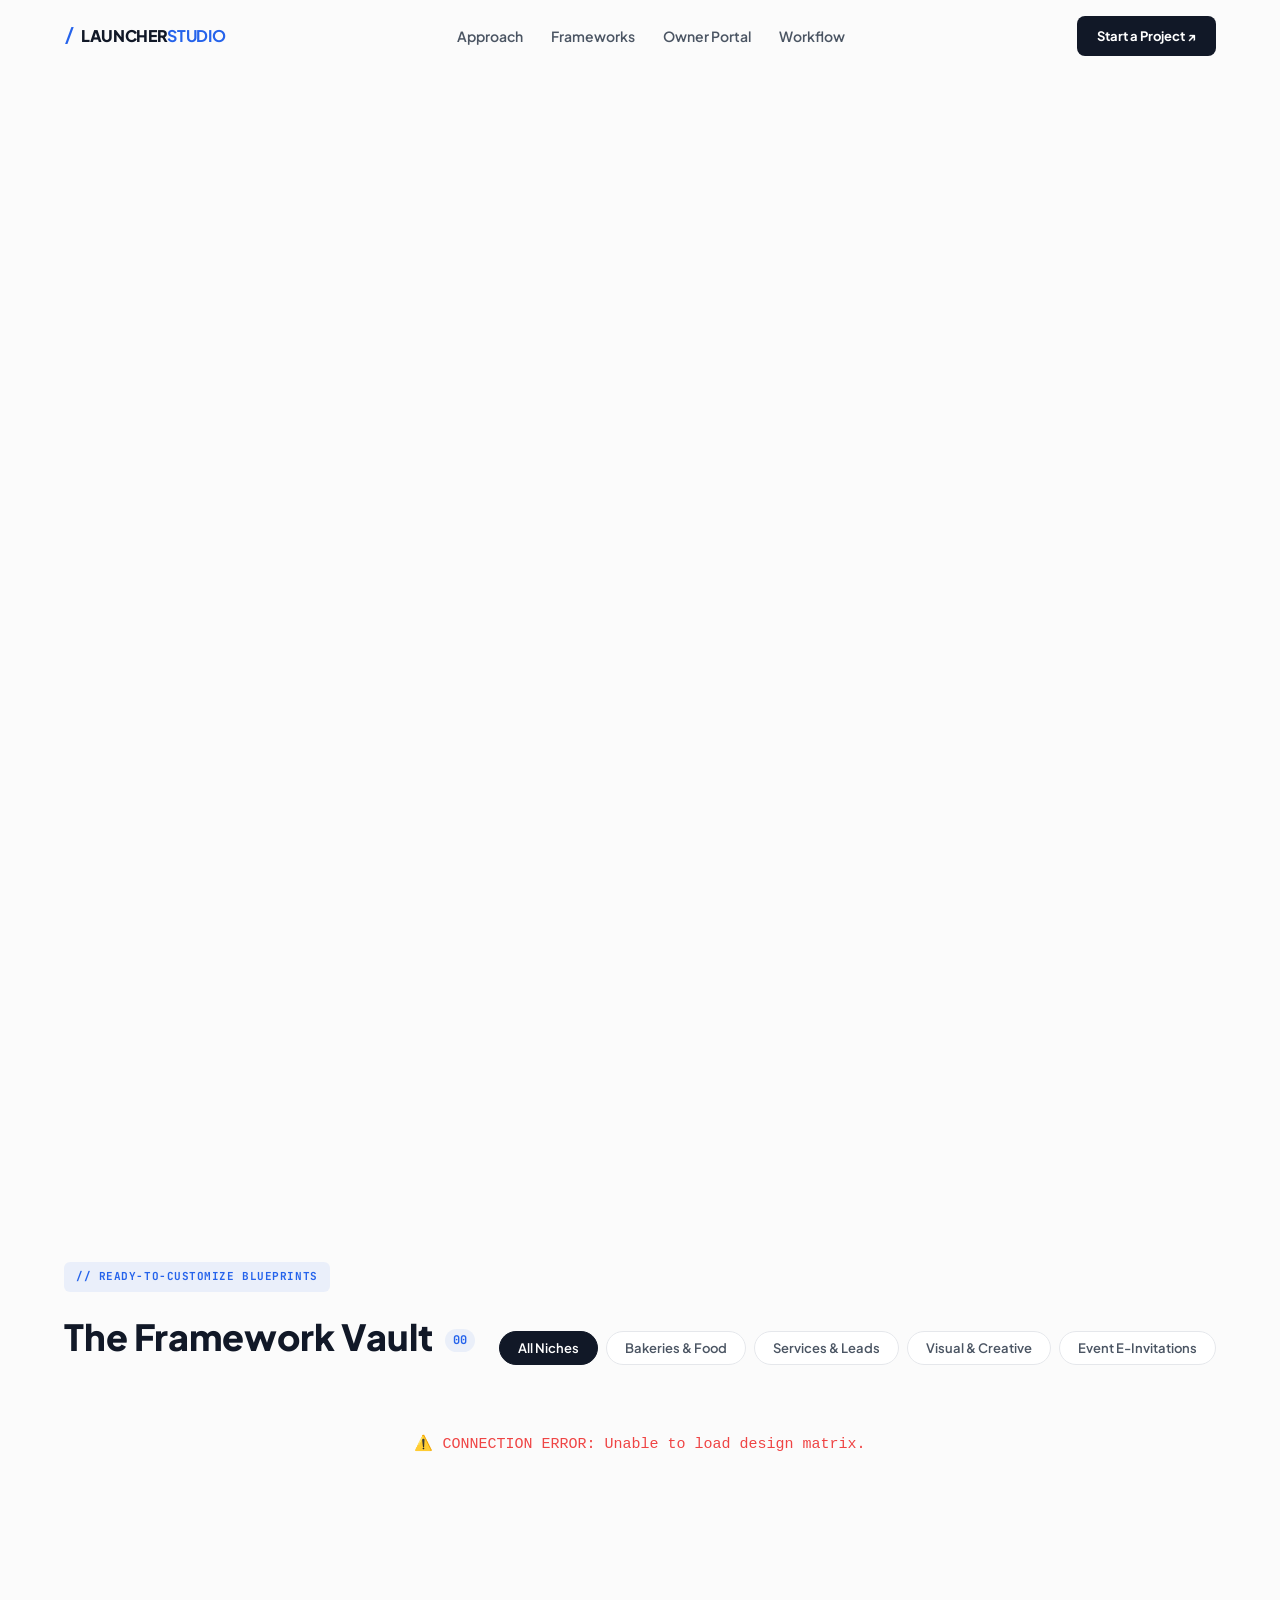
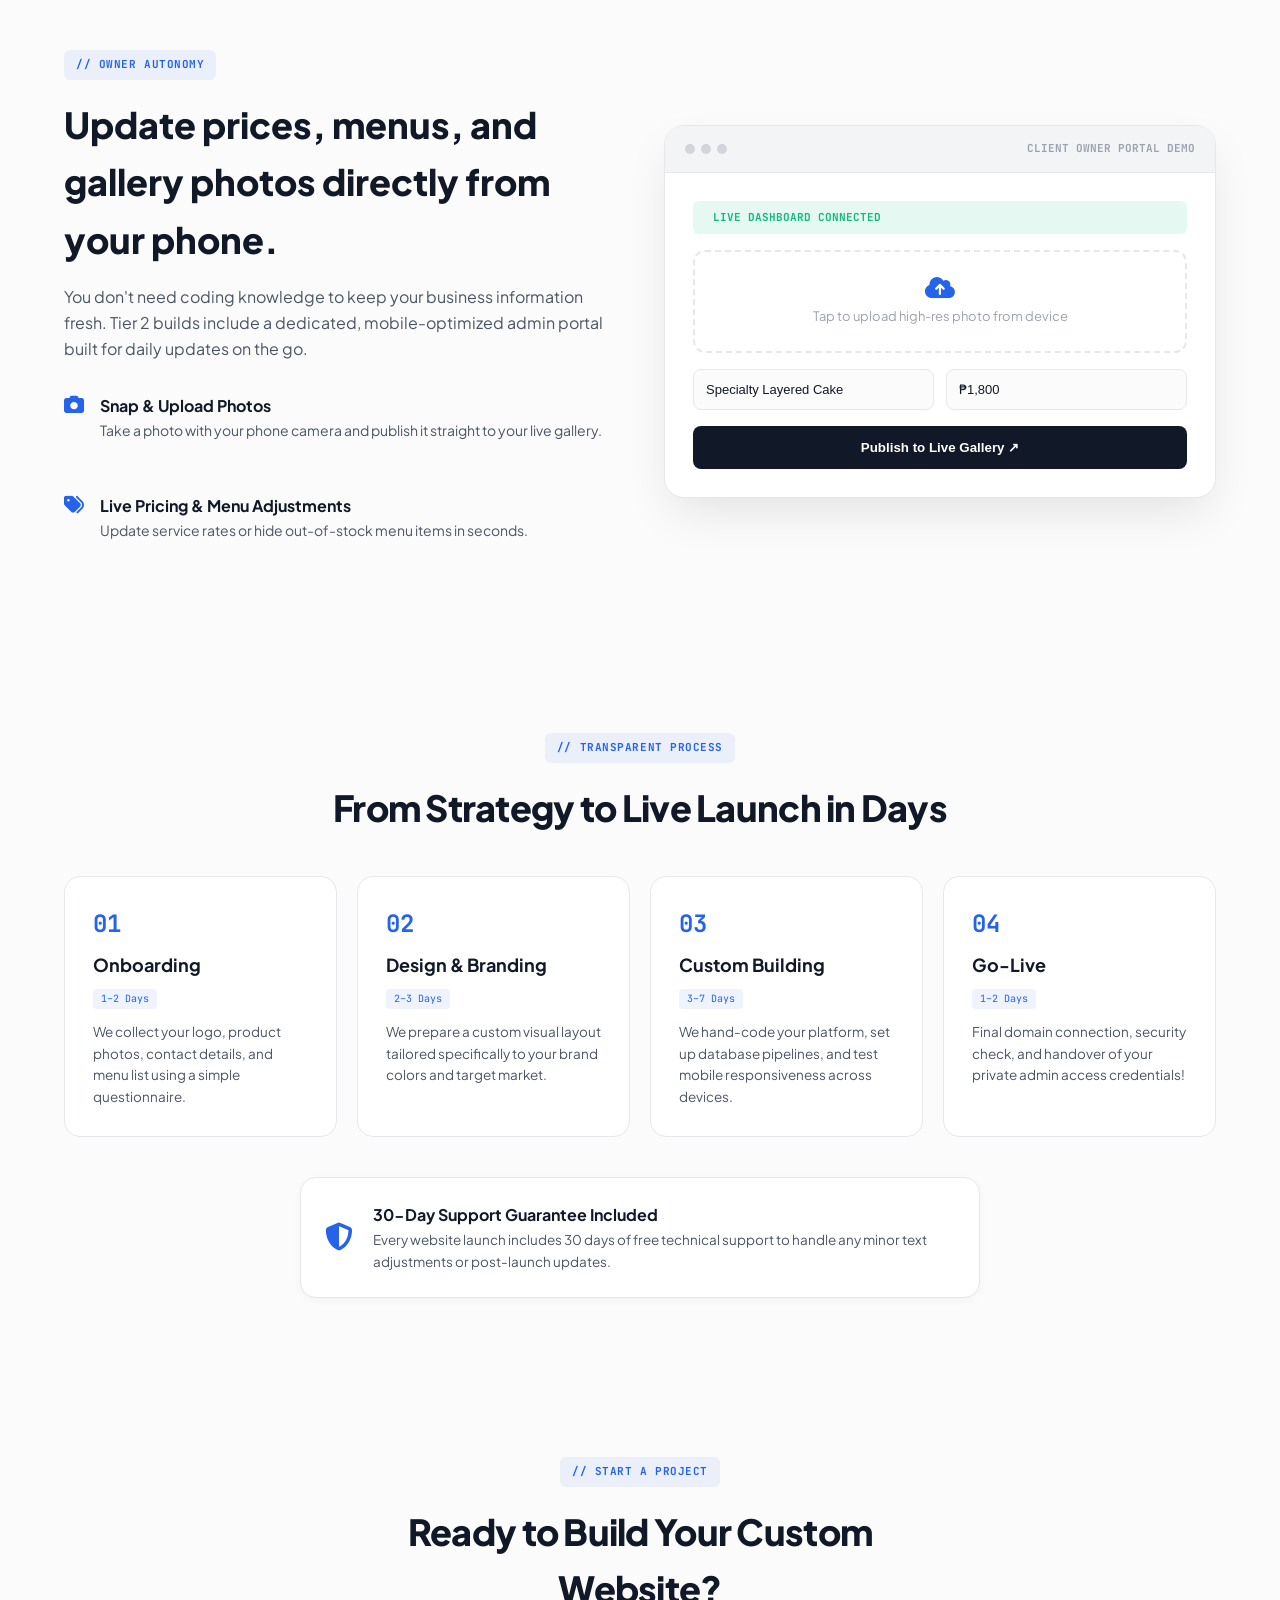
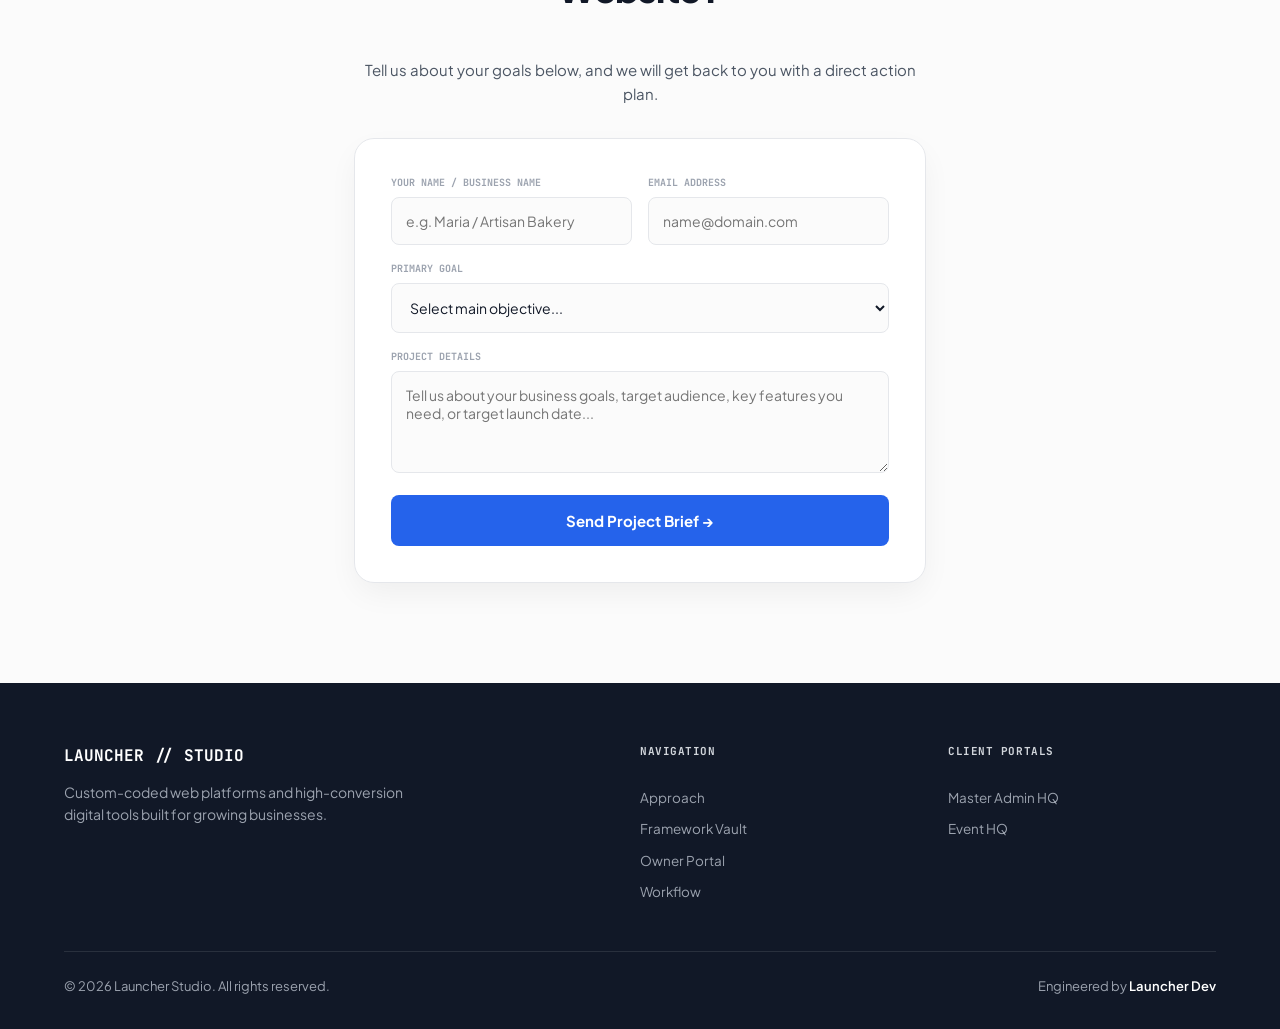
==== commit 0321dc59: "eventHQupdate" ====
--- a/index.html
+++ b/index.html
@@ -290,7 +290,7 @@
                 <div class="f-col-links">
                     <span class="f-col-label">CLIENT PORTALS</span>
                     <a href="/dashboard/">Master Admin HQ</a>
-                    <a href="/event-hq-client-portal/">Couple Portal</a>
+                    <a href="/event-hq-client-portal/">Event HQ</a>
                 </div>
             </div>
 
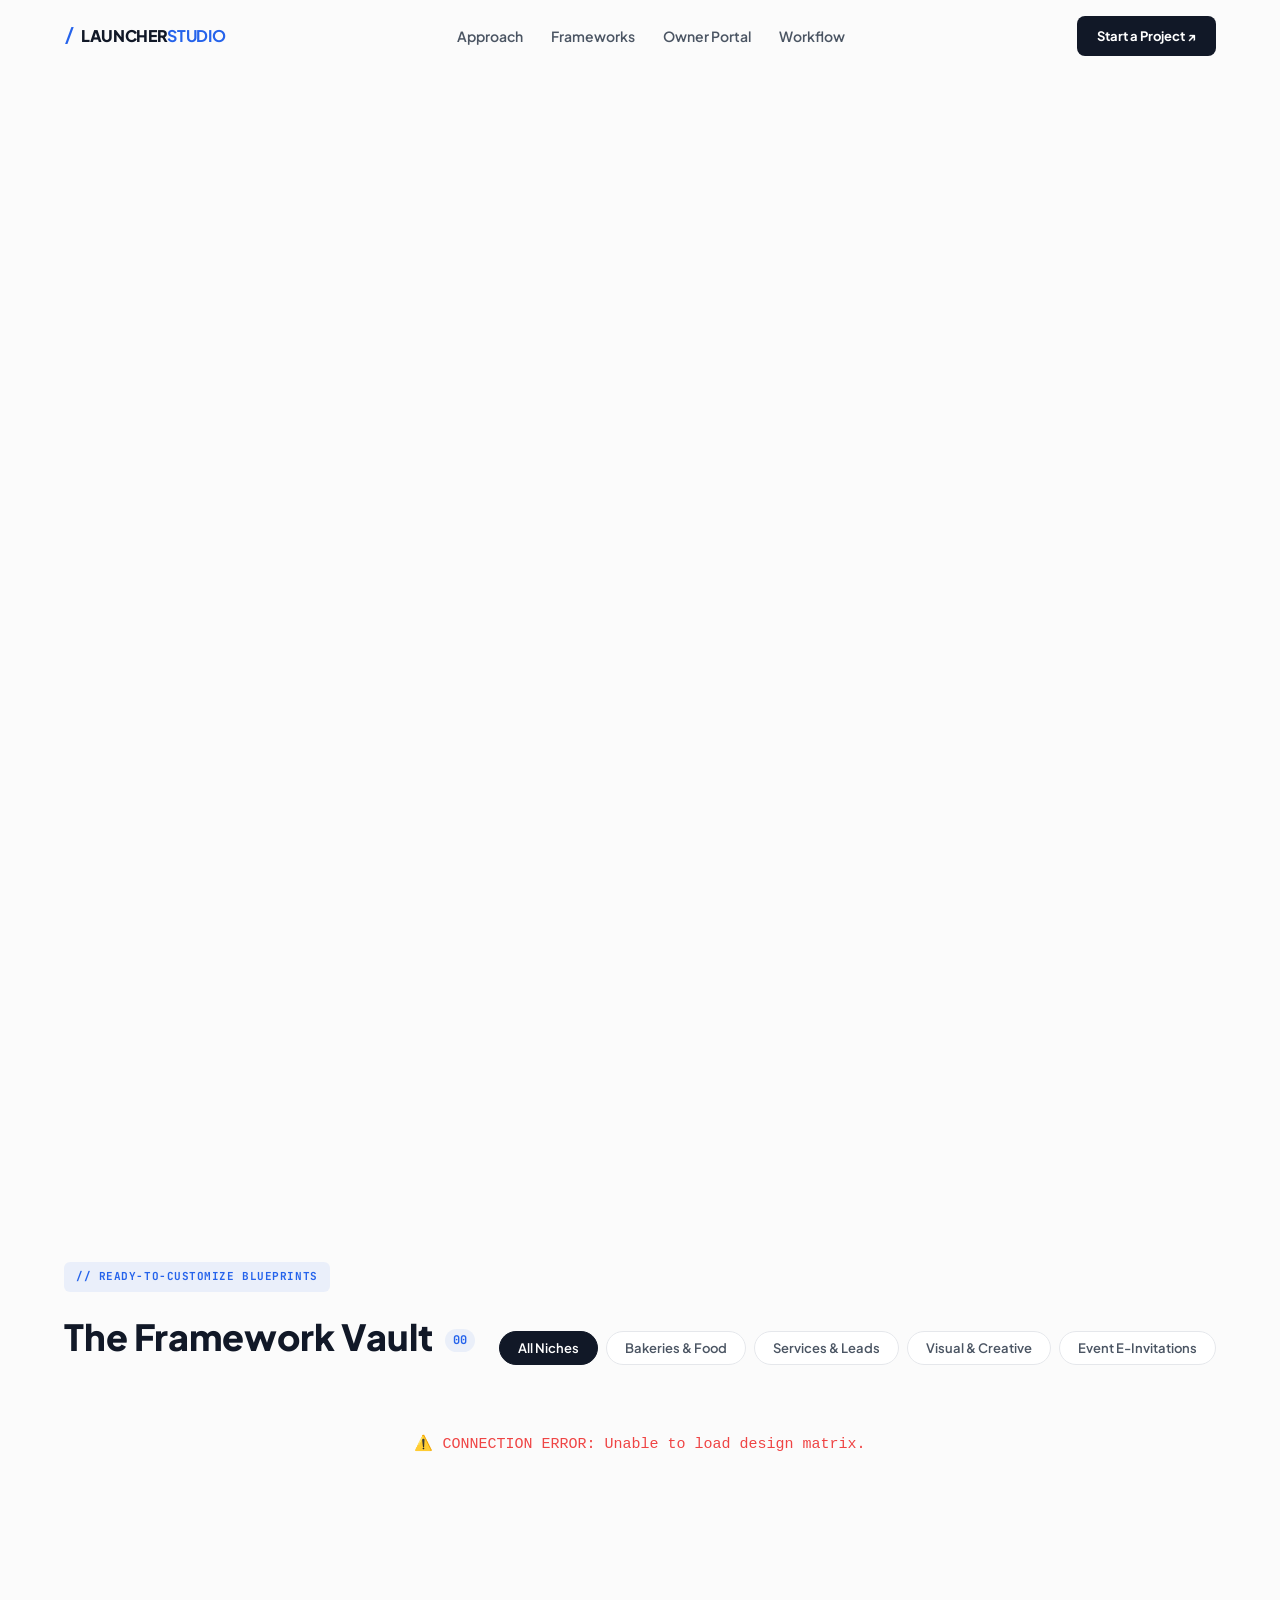
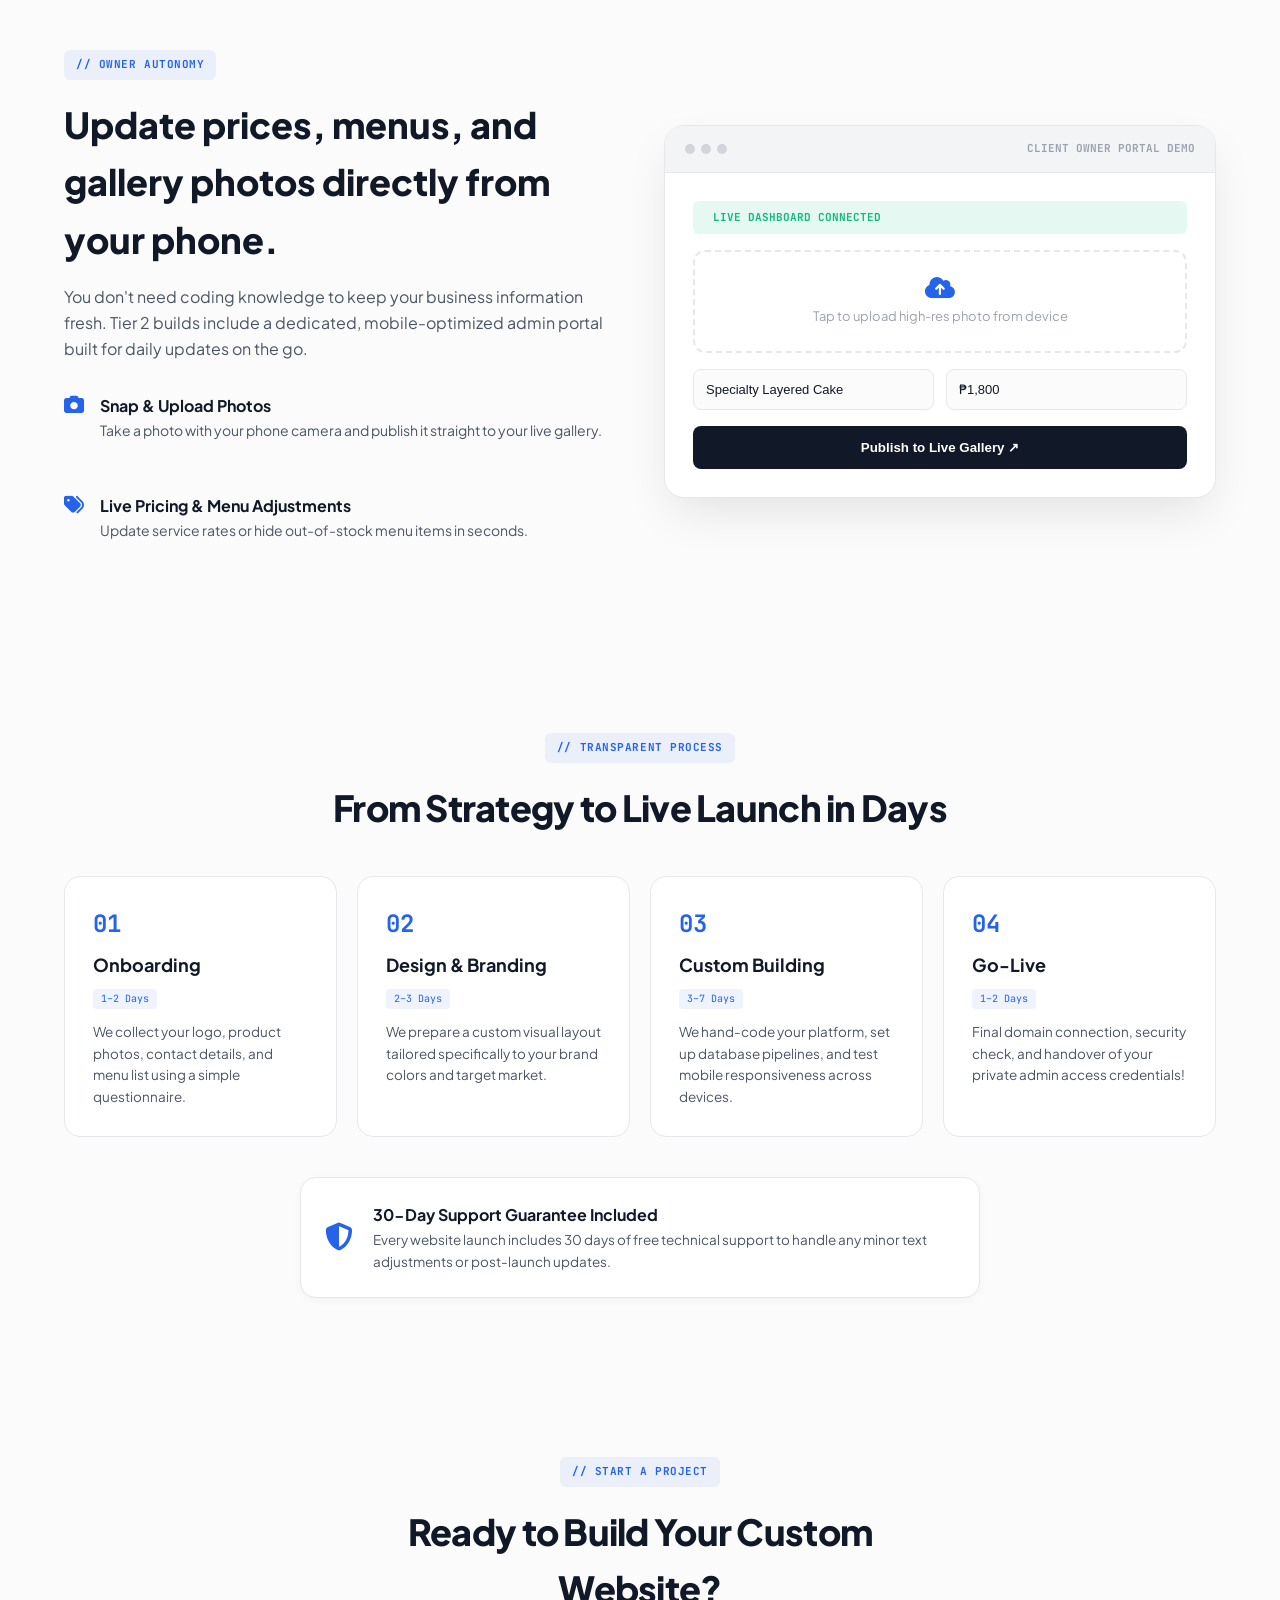
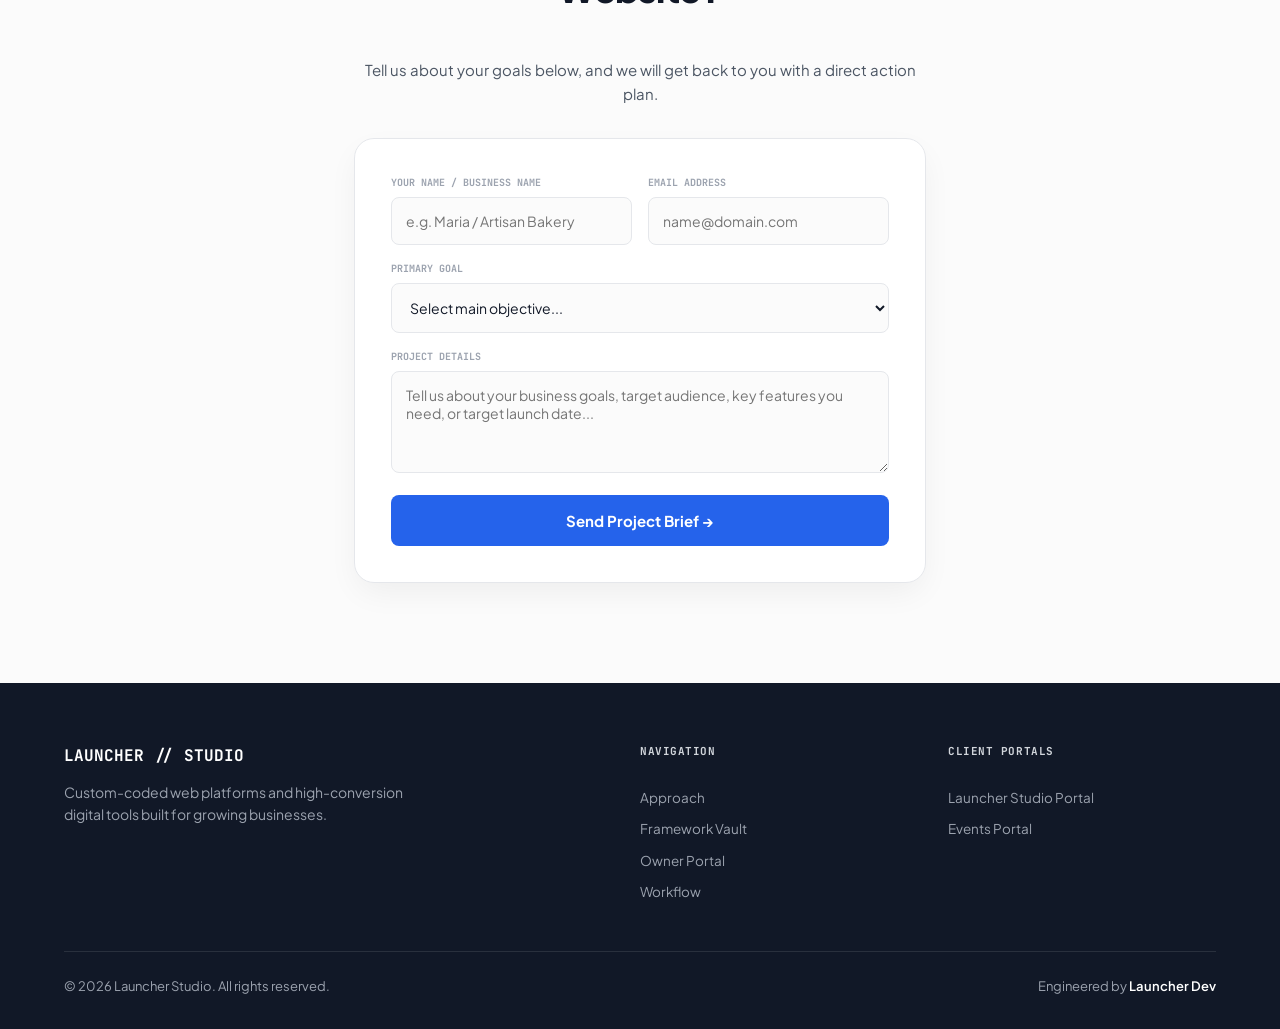
==== commit 97cf738d: "buttonchange" ====
--- a/index.html
+++ b/index.html
@@ -289,8 +289,8 @@
 
                 <div class="f-col-links">
                     <span class="f-col-label">CLIENT PORTALS</span>
-                    <a href="/dashboard/">Master Admin HQ</a>
-                    <a href="/event-hq-client-portal/">Event HQ</a>
+                    <a href="/dashboard/">Launcher Studio Portal</a>
+                    <a href="/event-hq-client-portal/">Events Portal</a>
                 </div>
             </div>
 
